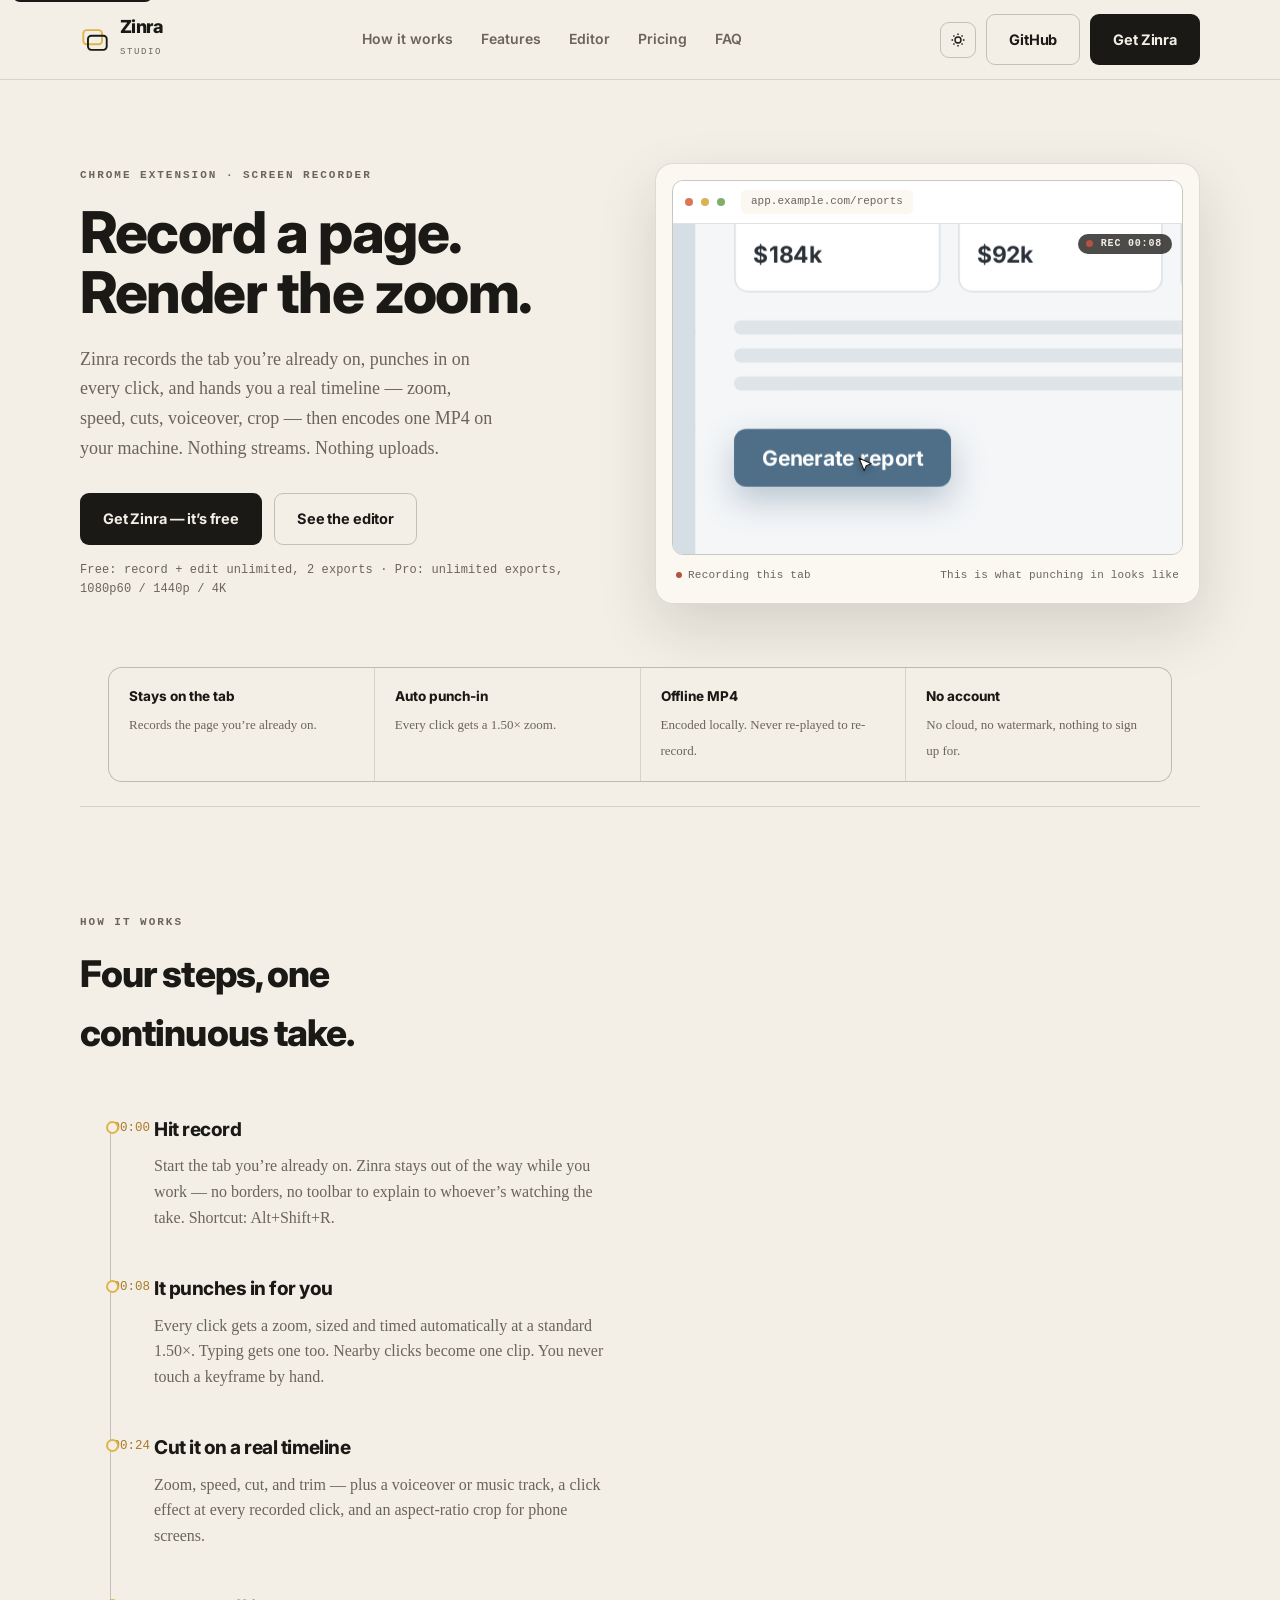
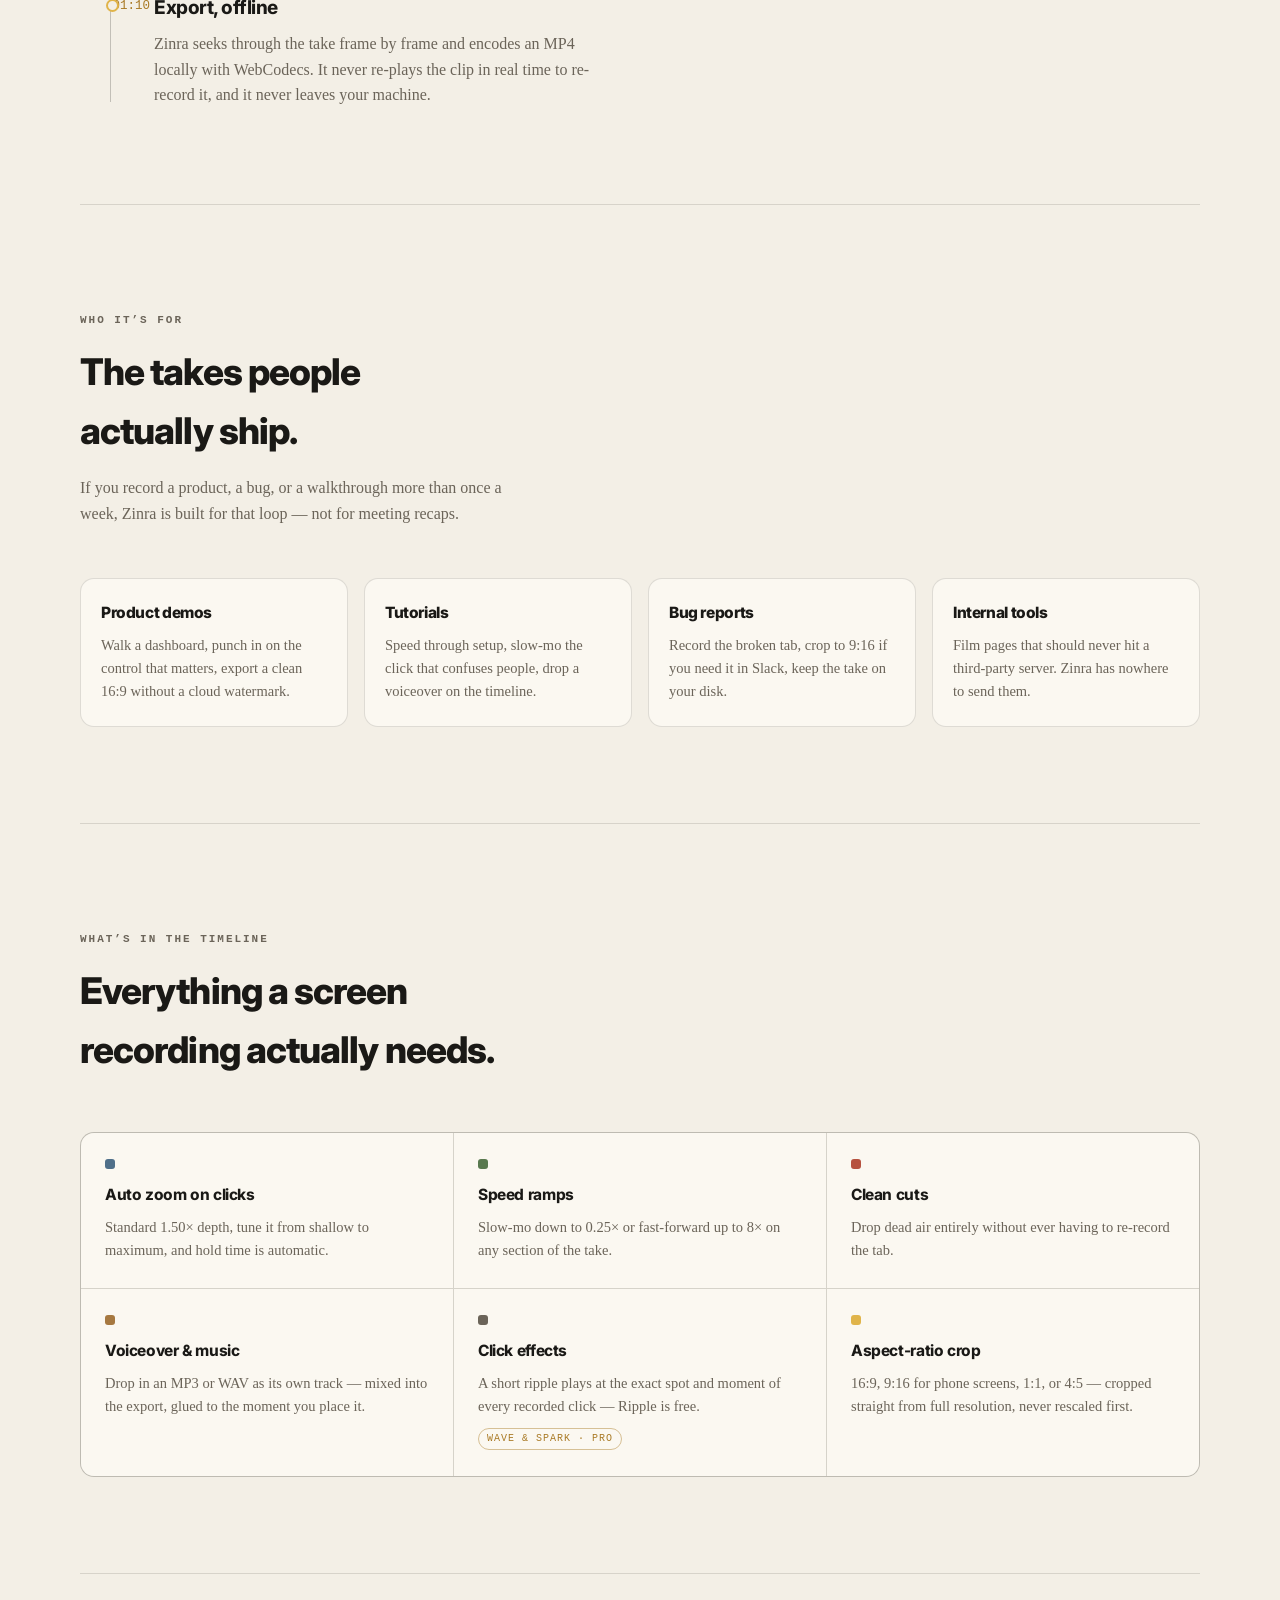
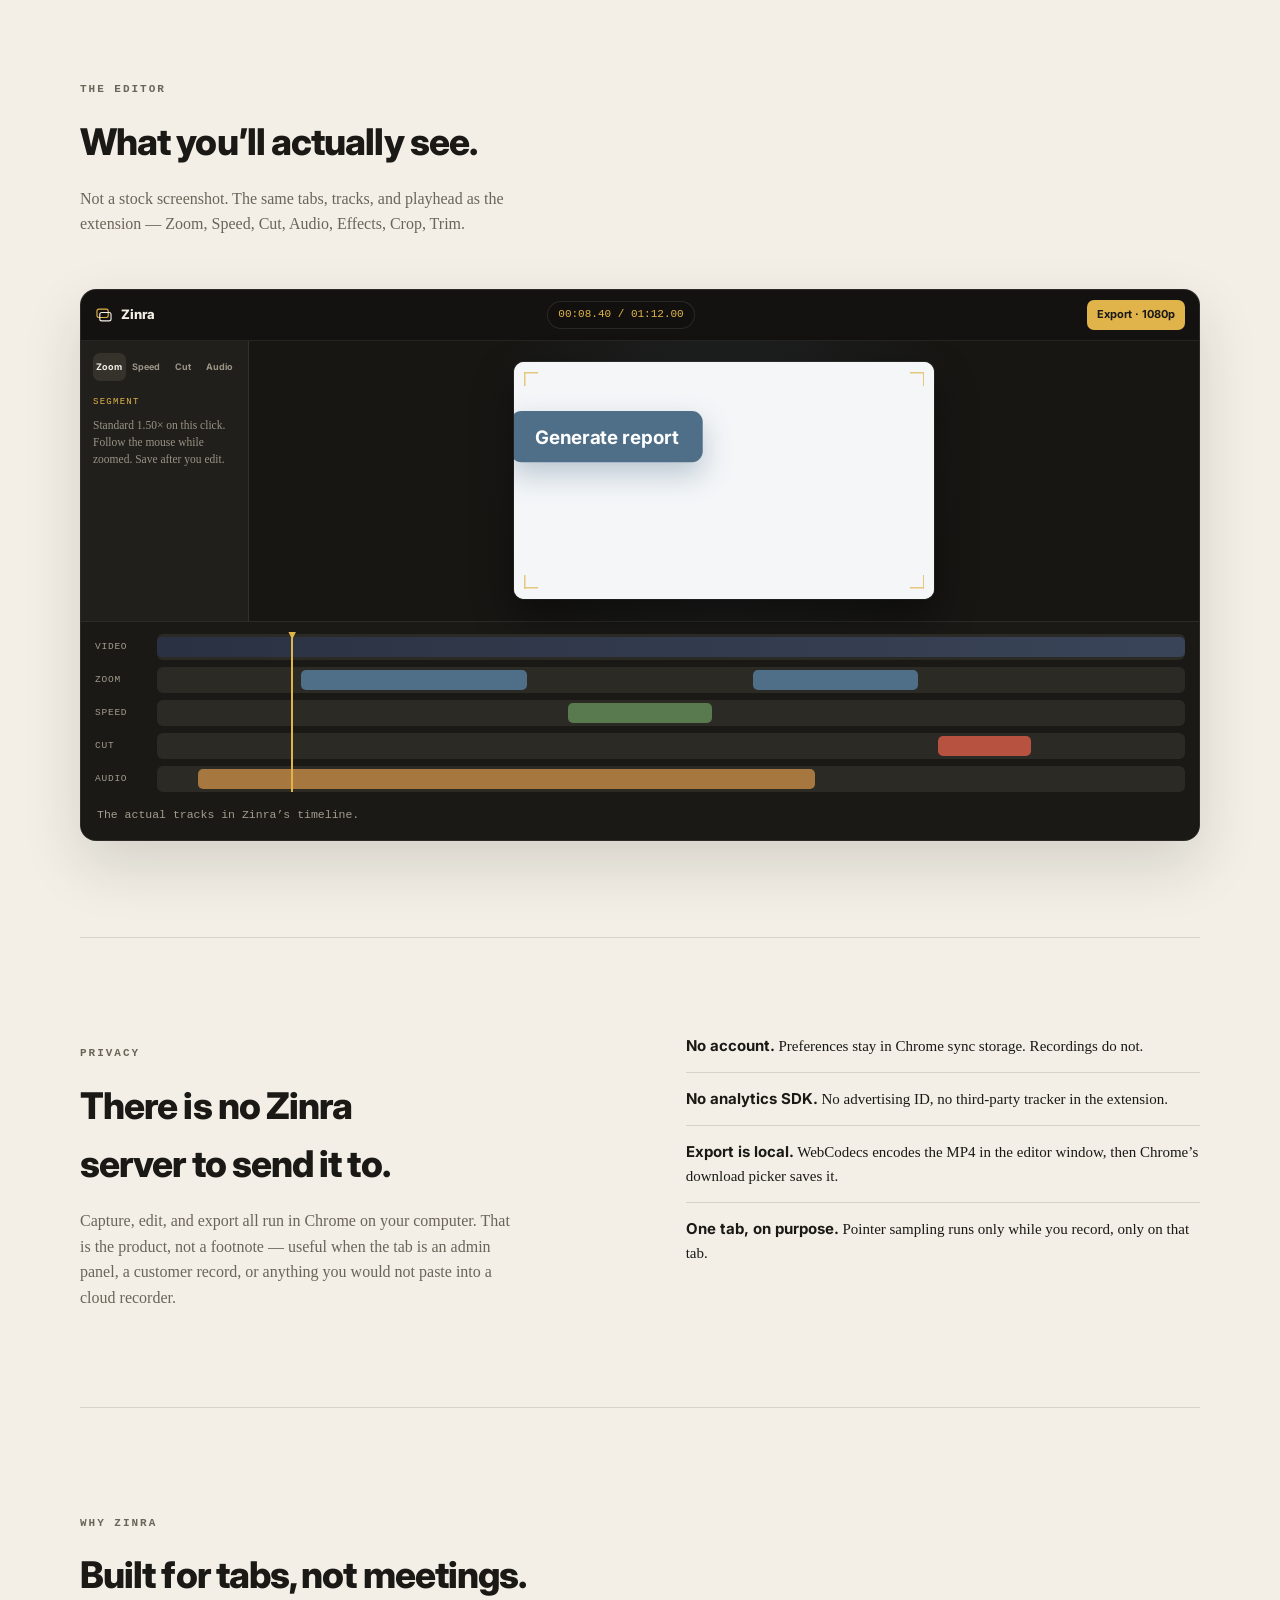
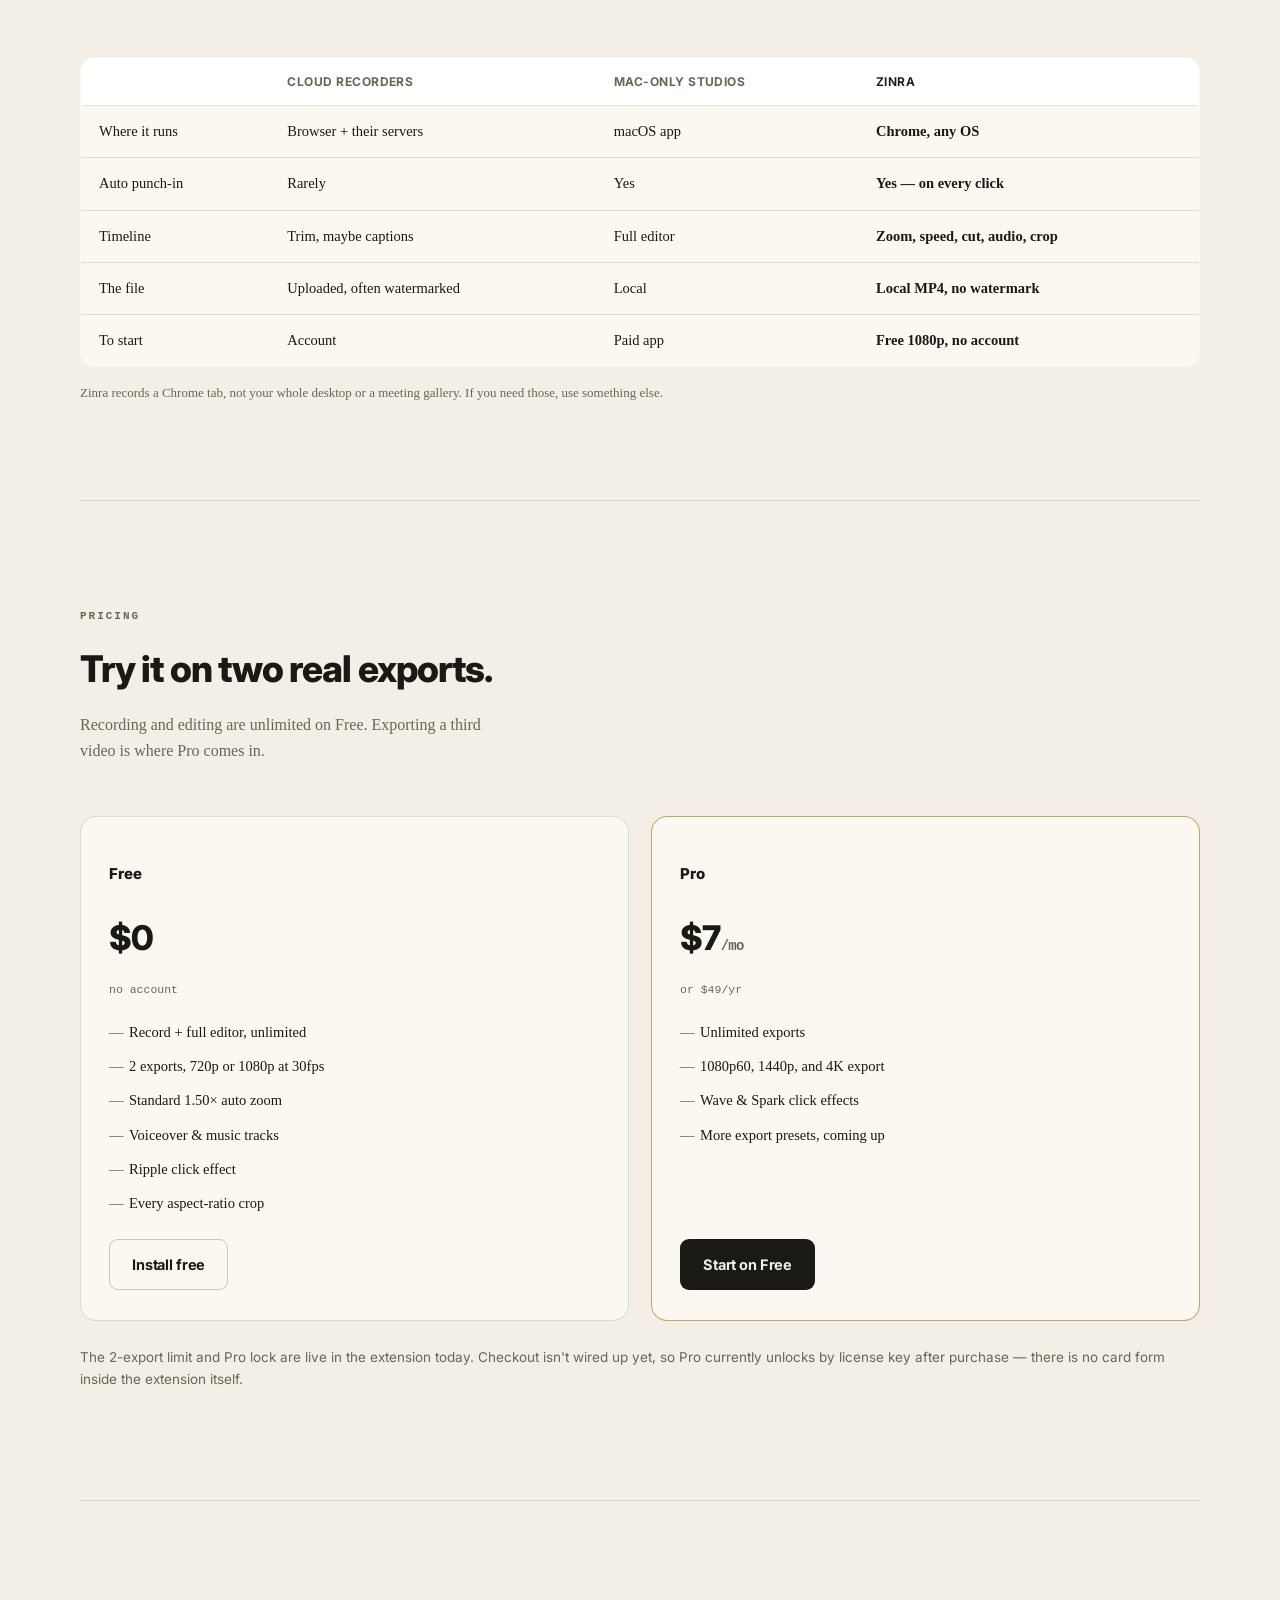
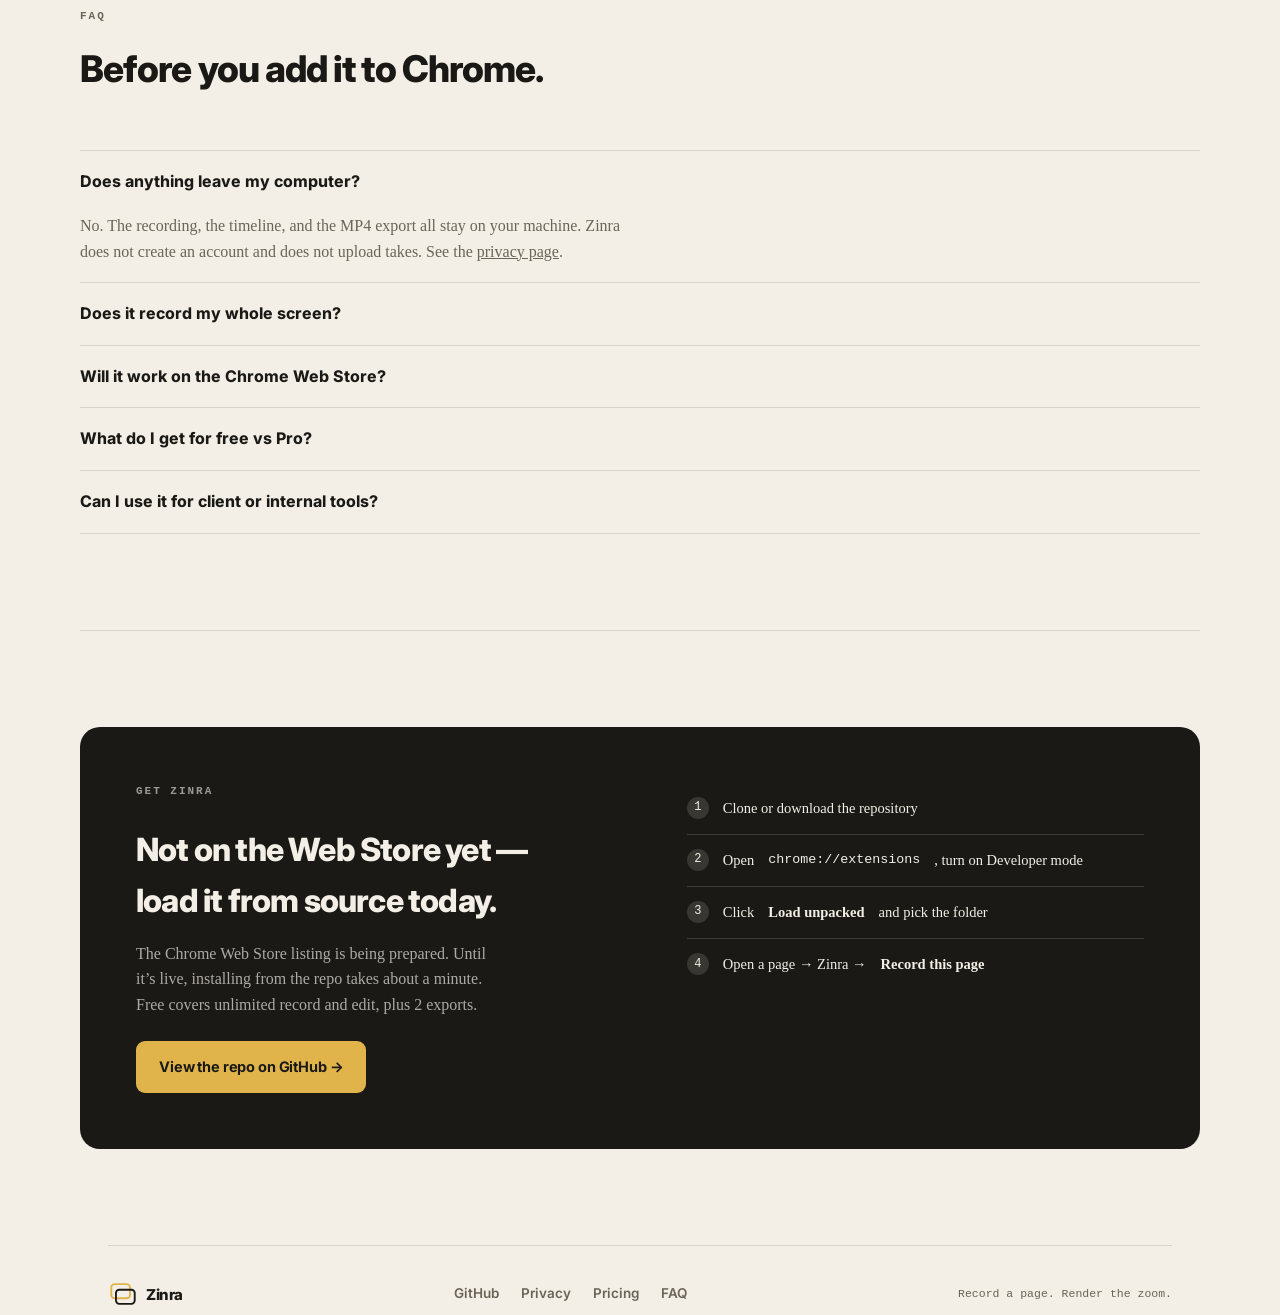
==== index.html @ 4a5f3f22 "Remove synthetic cursor overlay; add background/blur system and polished option styling Drops the sy" ====
<!doctype html>
<html lang="en">
<head>
<meta charset="utf-8">
<meta name="viewport" content="width=device-width, initial-scale=1">
<title>Zinra — Chrome screen recorder with auto zoom</title>
<meta name="description" content="Record the Chrome tab you are on. Zinra punches in on every click, opens a real timeline, and exports an offline MP4. Free 1080p. Nothing uploads.">
<meta name="theme-color" content="#1a1916">
<link rel="canonical" href="https://jafetmora79-lab.github.io/Zinra-Screen-Recorder/">
<link rel="icon" href="icons/icon32.png" type="image/png">
<link rel="apple-touch-icon" href="icons/icon128.png">
<meta property="og:type" content="website">
<meta property="og:site_name" content="Zinra">
<meta property="og:title" content="Zinra — Record a page. Render the zoom.">
<meta property="og:description" content="Chrome tab recorder with auto punch-in, a real timeline, and offline MP4 export. Free 1080p. Nothing leaves your machine.">
<meta property="og:url" content="https://jafetmora79-lab.github.io/Zinra-Screen-Recorder/">
<meta property="og:image" content="https://jafetmora79-lab.github.io/Zinra-Screen-Recorder/og.svg">
<meta name="twitter:card" content="summary_large_image">
<meta name="twitter:title" content="Zinra — Record a page. Render the zoom.">
<meta name="twitter:description" content="Chrome tab recorder with auto punch-in, a real timeline, and offline MP4 export.">
<meta name="twitter:image" content="https://jafetmora79-lab.github.io/Zinra-Screen-Recorder/og.svg">
<link rel="preconnect" href="https://fonts.googleapis.com">
<link rel="preconnect" href="https://fonts.gstatic.com" crossorigin>
<link href="https://fonts.googleapis.com/css2?family=Inter:wght@600;700;800&display=swap" rel="stylesheet">
<script type="application/ld+json">
{
  "@context": "https://schema.org",
  "@type": "SoftwareApplication",
  "name": "Zinra",
  "applicationCategory": "MultimediaApplication",
  "operatingSystem": "Chrome",
  "offers": [
    { "@type": "Offer", "name": "Free", "price": "0", "priceCurrency": "USD" },
    { "@type": "Offer", "name": "Pro", "price": "7", "priceCurrency": "USD" }
  ],
  "description": "Chrome tab recorder that punches in on clicks, edits on a real timeline, and exports an offline MP4."
}
</script>
<style>
  :root {
    --bg: #f3efe6;
    --bg-panel: #fbf8f1;
    --bg-raised: #ffffff;
    --ink: #1a1916;
    --ink-dim: #6b6459;
    --line: rgba(26, 25, 22, 0.13);
    --line-strong: rgba(26, 25, 22, 0.22);
    --accent: #a97a25;
    --accent-fill: #e0b44a;
    --accent-ink: #1a1916;
    --steel: #4f6f89;
    --leaf: #59794f;
    --clay: #b6523f;
    --bronze: #a67840;
    --sans: Inter, "Segoe UI", system-ui, -apple-system, sans-serif;
    --serif: Charter, "Iowan Old Style", "Palatino Linotype", Georgia, serif;
    --mono: "Cascadia Mono", "JetBrains Mono", ui-monospace, Consolas, monospace;
    --shadow: 0 24px 60px rgba(26, 25, 22, 0.14);
    --radius: 16px;
  }

  @media (prefers-color-scheme: dark) {
    :root:not([data-theme="light"]) {
      --bg: #171613;
      --bg-panel: #211f1b;
      --bg-raised: #2a2822;
      --ink: #f3efe6;
      --ink-dim: #a39c8d;
      --line: rgba(243, 239, 230, 0.12);
      --line-strong: rgba(243, 239, 230, 0.2);
      --accent: #e0b44a;
      --steel: #5b7c99;
      --leaf: #6a8f62;
      --clay: #c45c4a;
      --bronze: #b98a4e;
      --shadow: 0 24px 70px rgba(0, 0, 0, 0.5);
    }
  }

  :root[data-theme="dark"] {
    --bg: #171613;
    --bg-panel: #211f1b;
    --bg-raised: #2a2822;
    --ink: #f3efe6;
    --ink-dim: #a39c8d;
    --line: rgba(243, 239, 230, 0.12);
    --line-strong: rgba(243, 239, 230, 0.2);
    --accent: #e0b44a;
    --steel: #5b7c99;
    --leaf: #6a8f62;
    --clay: #c45c4a;
    --bronze: #b98a4e;
    --shadow: 0 24px 70px rgba(0, 0, 0, 0.5);
  }

  :root[data-theme="light"] {
    --bg: #f3efe6;
    --bg-panel: #fbf8f1;
    --bg-raised: #ffffff;
    --ink: #1a1916;
    --ink-dim: #6b6459;
    --line: rgba(26, 25, 22, 0.13);
    --line-strong: rgba(26, 25, 22, 0.22);
    --accent: #a97a25;
    --steel: #4f6f89;
    --leaf: #59794f;
    --clay: #b6523f;
    --bronze: #a67840;
    --shadow: 0 24px 60px rgba(26, 25, 22, 0.14);
  }

  * { box-sizing: border-box; }
  @media (prefers-reduced-motion: reduce) {
    *, *::before, *::after { animation-duration: 0.001ms !important; animation-iteration-count: 1 !important; transition-duration: 0.001ms !important; }
  }

  html { scroll-behavior: smooth; }
  html, body {
    margin: 0;
    background: var(--bg);
    color: var(--ink);
    font-family: var(--serif);
    font-size: 16px;
    line-height: 1.6;
    -webkit-font-smoothing: antialiased;
  }
  body { overflow-x: hidden; }
  a { color: inherit; }
  code { font-family: var(--mono); font-size: 0.92em; }

  .skip {
    position: absolute;
    left: 12px;
    top: -40px;
    z-index: 80;
    background: var(--ink);
    color: var(--bg);
    padding: 8px 12px;
    border-radius: 8px;
    font-family: var(--sans);
    font-weight: 700;
    text-decoration: none;
  }
  .skip:focus { top: 12px; }

  .wrap {
    max-width: 1120px;
    margin: 0 auto;
    padding: 0 28px;
  }

  h1, h2, h3 {
    font-family: var(--sans);
    font-weight: 800;
    letter-spacing: -0.025em;
    text-wrap: balance;
    margin: 0;
  }

  .eyebrow {
    font-family: var(--mono);
    font-size: 11px;
    font-weight: 600;
    letter-spacing: 0.18em;
    text-transform: uppercase;
    color: var(--ink-dim);
  }

  .btn {
    appearance: none;
    display: inline-flex;
    align-items: center;
    gap: 8px;
    border: 1px solid transparent;
    border-radius: 9px;
    padding: 13px 22px;
    font-family: var(--sans);
    font-weight: 700;
    font-size: 14.5px;
    letter-spacing: -0.01em;
    text-decoration: none;
    cursor: pointer;
    transition: transform 0.15s ease, filter 0.15s ease, background 0.15s ease;
  }
  .btn:hover { transform: translateY(-1px); }
  .btn:active { transform: translateY(0); }
  .btn.primary { background: var(--ink); color: var(--bg); }
  .btn.primary:hover { filter: brightness(1.15); }
  :root[data-theme="dark"] .btn.primary { background: var(--accent-fill); color: var(--accent-ink); }
  @media (prefers-color-scheme: dark) {
    :root:not([data-theme="light"]) .btn.primary { background: var(--accent-fill); color: var(--accent-ink); }
  }
  .btn.ghost { border-color: var(--line-strong); background: transparent; color: var(--ink); }
  .btn.ghost:hover { background: var(--bg-panel); }
  .btn.chrome {
    background: #1a73e8;
    color: #fff;
  }
  .btn.chrome:hover { filter: brightness(1.06); }
  :root[data-theme="dark"] .btn.chrome { background: #8ab4f8; color: #1a1916; }
  @media (prefers-color-scheme: dark) {
    :root:not([data-theme="light"]) .btn.chrome { background: #8ab4f8; color: #1a1916; }
  }

  .icon-btn {
    appearance: none;
    width: 36px;
    height: 36px;
    border-radius: 9px;
    border: 1px solid var(--line-strong);
    background: transparent;
    color: var(--ink);
    display: grid;
    place-items: center;
    cursor: pointer;
  }
  .icon-btn:hover { background: var(--bg-panel); }
  .icon-btn svg { width: 16px; height: 16px; }

  /* ===== Nav ===== */
  .nav {
    position: sticky;
    top: 0;
    z-index: 40;
    background: color-mix(in srgb, var(--bg) 88%, transparent);
    backdrop-filter: blur(10px);
    border-bottom: 1px solid var(--line);
  }
  .nav-inner {
    display: flex;
    align-items: center;
    justify-content: space-between;
    padding: 14px 0;
    gap: 16px;
  }
  .brand { display: flex; align-items: center; gap: 10px; text-decoration: none; color: var(--ink); }
  .brand-word { font-family: var(--sans); font-weight: 800; font-size: 18px; letter-spacing: -0.03em; line-height: 1; }
  .brand-kicker { font-family: var(--mono); font-size: 9px; letter-spacing: 0.18em; color: var(--ink-dim); text-transform: uppercase; margin-top: 2px; }
  .brand-mark { width: 30px; height: 30px; flex: 0 0 auto; }
  .nav-links { display: flex; align-items: center; gap: 28px; font-family: var(--sans); font-size: 14px; font-weight: 600; }
  .nav-links a { text-decoration: none; color: var(--ink-dim); transition: color 0.15s ease; }
  .nav-links a:hover { color: var(--ink); }
  .nav-cta { display: flex; align-items: center; gap: 10px; }
  @media (max-width: 860px) { .nav-links { display: none; } .nav-cta .btn.ghost { display: none; } }

  /* ===== Hero ===== */
  .hero {
    padding: 76px 0 48px;
    display: grid;
    grid-template-columns: minmax(0, 1fr) minmax(0, 1.05fr);
    gap: 56px;
    align-items: center;
  }
  @media (max-width: 900px) { .hero { grid-template-columns: 1fr; padding-top: 48px; } }

  .hero-copy .eyebrow { margin-bottom: 18px; }
  .hero h1 {
    font-size: clamp(2.4rem, 5vw, 3.6rem);
    line-height: 1.04;
  }
  .hero-lede {
    font-size: 18px;
    line-height: 1.65;
    color: var(--ink-dim);
    max-width: 46ch;
    margin: 22px 0 30px;
  }
  .hero-actions { display: flex; flex-wrap: wrap; gap: 12px; align-items: center; }
  .hero-fine { margin-top: 16px; font-family: var(--mono); font-size: 12px; color: var(--ink-dim); letter-spacing: 0.01em; }

  .trust {
    display: grid;
    grid-template-columns: repeat(4, 1fr);
    gap: 1px;
    background: var(--line);
    border: 1px solid var(--line);
    border-radius: 14px;
    overflow: hidden;
    margin: 8px 0 24px;
  }
  .trust-item {
    background: var(--bg);
    padding: 18px 20px;
  }
  .trust-item strong {
    display: block;
    font-family: var(--sans);
    font-size: 13.5px;
    font-weight: 750;
    margin-bottom: 4px;
  }
  .trust-item span { font-size: 13px; color: var(--ink-dim); }
  @media (max-width: 760px) { .trust { grid-template-columns: 1fr 1fr; } }

  /* ===== Live demo ===== */
  .demo-shell {
    background: var(--bg-panel);
    border: 1px solid var(--line);
    border-radius: 18px;
    padding: 16px;
    box-shadow: var(--shadow);
  }
  .demo-frame { border-radius: 11px; overflow: hidden; border: 1px solid var(--line-strong); }
  .demo-chrome {
    display: flex;
    align-items: center;
    gap: 8px;
    padding: 9px 12px;
    background: var(--bg-raised);
    border-bottom: 1px solid var(--line);
  }
  .demo-dot { width: 8px; height: 8px; border-radius: 50%; }
  .demo-dot.r { background: #d97757; }
  .demo-dot.y { background: #dcb256; }
  .demo-dot.g { background: #7fae6f; }
  .demo-url {
    margin-left: 8px;
    font-family: var(--mono);
    font-size: 11px;
    color: var(--ink-dim);
    background: var(--bg-panel);
    border-radius: 5px;
    padding: 3px 10px;
  }
  .demo-viewport {
    position: relative;
    aspect-ratio: 16 / 10.4;
    overflow: hidden;
    background: #e8ecef;
  }
  .demo-page {
    position: absolute;
    inset: 0;
    display: grid;
    grid-template-columns: 92px 1fr;
    transition: transform 1.15s cubic-bezier(0.65, 0, 0.24, 1);
    transform-origin: 50% 50%;
    will-change: transform;
  }
  .demo-side { background: #d5dee4; padding: 16px 12px; display: flex; flex-direction: column; gap: 10px; }
  .demo-side-item { height: 8px; border-radius: 4px; background: #b7c3cc; }
  .demo-side-item.active { background: var(--steel); width: 70%; }
  .demo-main { padding: 18px 22px; background: #f4f6f8; color: #2a3138; font-family: var(--sans); }
  .demo-kicker { font-size: 10px; letter-spacing: 0.14em; text-transform: uppercase; color: #7b8791; margin: 0 0 6px; font-weight: 700; }
  .demo-h { font-size: 15px; font-weight: 800; margin: 0 0 14px; letter-spacing: -0.03em; }
  .demo-cards { display: grid; grid-template-columns: repeat(3, 1fr); gap: 10px; margin-bottom: 16px; }
  .demo-card {
    background: #fff;
    border: 1px solid #dfe4e8;
    border-radius: 8px;
    padding: 10px;
  }
  .demo-card em { display: block; font-style: normal; font-size: 9px; color: #8a949c; letter-spacing: 0.04em; text-transform: uppercase; }
  .demo-card b { display: block; font-size: 13px; margin-top: 4px; }
  .demo-row { height: 8px; border-radius: 4px; background: #dfe4e8; margin-bottom: 8px; }
  .demo-row:nth-child(3) { width: 78%; }
  .demo-cta-btn {
    appearance: none;
    border: 0;
    margin-top: 14px;
    padding: 9px 16px;
    border-radius: 7px;
    background: var(--steel);
    color: #fff;
    font: 700 12px var(--sans);
    box-shadow: 0 8px 18px rgba(79, 111, 137, 0.35);
  }
  .demo-hud {
    position: absolute;
    top: 10px;
    right: 10px;
    z-index: 6;
    display: flex;
    align-items: center;
    gap: 8px;
    background: rgba(26, 25, 22, 0.78);
    color: #f3efe6;
    border-radius: 999px;
    padding: 5px 10px 5px 8px;
    font: 650 10px/1 var(--mono);
    letter-spacing: 0.08em;
  }
  .demo-hud i {
    width: 7px; height: 7px; border-radius: 50%;
    background: var(--clay);
    display: block;
    animation: pulse 1.4s ease-in-out infinite;
  }
  .demo-cursor {
    position: absolute;
    width: 16px;
    height: 16px;
    left: 72%;
    top: 30%;
    pointer-events: none;
    transition: left 1.05s cubic-bezier(0.5, 0, 0.2, 1), top 1.05s cubic-bezier(0.5, 0, 0.2, 1), opacity 0.4s ease;
    filter: drop-shadow(0 2px 4px rgba(0, 0, 0, 0.35));
    z-index: 5;
  }
  .demo-cursor svg { display: block; }
  .demo-ripple {
    position: absolute;
    inset: -14px;
    border-radius: 50%;
    border: 2px solid var(--accent-fill);
    opacity: 0;
    transform: scale(0.4);
  }
  .demo-cursor.clicked .demo-ripple { animation: ripple 0.55s ease-out; }
  @keyframes ripple {
    0% { opacity: 0.9; transform: scale(0.4); }
    100% { opacity: 0; transform: scale(1.9); }
  }
  .demo-caption {
    display: flex;
    justify-content: space-between;
    align-items: center;
    gap: 12px;
    padding: 12px 4px 2px;
    font-family: var(--mono);
    font-size: 11px;
    color: var(--ink-dim);
    letter-spacing: 0.02em;
  }
  .live-dot { width: 6px; height: 6px; border-radius: 50%; background: var(--clay); display: inline-block; margin-right: 6px; animation: pulse 1.4s ease-in-out infinite; }
  @keyframes pulse { 50% { opacity: 0.35; } }

  /* ===== Shared sections ===== */
  .section { padding: 96px 0; border-top: 1px solid var(--line); }
  .section-head { max-width: 60ch; margin-bottom: 52px; }
  .section-head .eyebrow { margin-bottom: 14px; }
  .section-head h2 { font-size: clamp(1.7rem, 3vw, 2.3rem); }
  .section-head p.lede { margin: 14px 0 0; color: var(--ink-dim); max-width: 54ch; }

  /* ===== How it works ===== */
  .reel-track { position: relative; padding-left: 74px; }
  .reel-track::before {
    content: "";
    position: absolute;
    left: 30px;
    top: 6px;
    bottom: 6px;
    width: 1px;
    background: var(--line-strong);
  }
  .reel-item { position: relative; padding-bottom: 44px; }
  .reel-item:last-child { padding-bottom: 0; }
  .reel-time {
    position: absolute;
    left: -74px;
    top: 0;
    width: 70px;
    text-align: right;
    font-family: var(--mono);
    font-size: 12.5px;
    color: var(--accent);
    font-variant-numeric: tabular-nums;
    padding-top: 3px;
  }
  .reel-item::after {
    content: "";
    position: absolute;
    left: -48px;
    top: 6px;
    width: 9px;
    height: 9px;
    border-radius: 50%;
    background: var(--bg);
    border: 2px solid var(--accent-fill);
  }
  .reel-item h3 { font-size: 19px; font-weight: 750; margin-bottom: 8px; }
  .reel-item p { margin: 0; color: var(--ink-dim); max-width: 58ch; }

  /* ===== Use cases ===== */
  .use-grid {
    display: grid;
    grid-template-columns: repeat(4, 1fr);
    gap: 16px;
  }
  @media (max-width: 900px) { .use-grid { grid-template-columns: 1fr 1fr; } }
  @media (max-width: 560px) { .use-grid { grid-template-columns: 1fr; } }
  .use-card {
    background: var(--bg-panel);
    border: 1px solid var(--line);
    border-radius: 14px;
    padding: 22px 20px;
  }
  .use-card h3 { font-size: 15.5px; margin-bottom: 8px; }
  .use-card p { margin: 0; font-size: 14.5px; color: var(--ink-dim); }

  /* ===== Features ===== */
  .feature-grid {
    display: grid;
    grid-template-columns: repeat(3, 1fr);
    gap: 1px;
    background: var(--line);
    border: 1px solid var(--line);
    border-radius: 14px;
    overflow: hidden;
  }
  @media (max-width: 860px) { .feature-grid { grid-template-columns: repeat(2, 1fr); } }
  @media (max-width: 560px) { .feature-grid { grid-template-columns: 1fr; } }
  .feature-cell { background: var(--bg-panel); padding: 26px 24px; }
  .feature-swatch { width: 10px; height: 10px; border-radius: 3px; margin-bottom: 14px; }
  .feature-cell h3 { font-size: 15.5px; font-weight: 750; margin-bottom: 8px; }
  .feature-cell p { margin: 0; font-size: 14.5px; color: var(--ink-dim); }
  .pro-tag {
    display: inline-block;
    margin-top: 10px;
    font-family: var(--mono);
    font-size: 10px;
    letter-spacing: 0.1em;
    color: var(--accent);
    border: 1px solid color-mix(in srgb, var(--accent) 45%, transparent);
    border-radius: 99px;
    padding: 2px 8px;
  }

  /* ===== Editor mockup ===== */
  .editor-shot {
    background: #1a1916;
    border-radius: 16px;
    overflow: hidden;
    box-shadow: var(--shadow);
    border: 1px solid rgba(255, 255, 255, 0.08);
    color: #f3efe6;
  }
  .es-top {
    display: flex;
    align-items: center;
    justify-content: space-between;
    gap: 12px;
    padding: 10px 14px;
    background: rgba(0, 0, 0, 0.28);
    border-bottom: 1px solid rgba(255, 255, 255, 0.08);
  }
  .es-brand { display: flex; align-items: center; gap: 8px; font-family: var(--sans); font-weight: 800; font-size: 13px; }
  .es-time {
    font-family: var(--mono);
    font-size: 11px;
    color: var(--accent-fill);
    background: #11100e;
    border: 1px solid rgba(255,255,255,0.1);
    border-radius: 999px;
    padding: 4px 10px;
  }
  .es-export {
    font-family: var(--sans);
    font-size: 11px;
    font-weight: 700;
    background: var(--accent-fill);
    color: #1a1916;
    border-radius: 7px;
    padding: 6px 10px;
  }
  .es-body { display: grid; grid-template-columns: 168px 1fr; min-height: 280px; }
  @media (max-width: 700px) { .es-body { grid-template-columns: 1fr; } .es-side { display: none; } }
  .es-side {
    border-right: 1px solid rgba(255,255,255,0.08);
    background: #211f1b;
    padding: 12px;
  }
  .es-tabs { display: grid; grid-template-columns: repeat(4, 1fr); gap: 4px; margin-bottom: 14px; }
  .es-tab {
    font-family: var(--sans);
    font-size: 9px;
    font-weight: 700;
    color: #9a9386;
    text-align: center;
    padding: 7px 2px;
    border-radius: 7px;
  }
  .es-tab.on { background: #35322c; color: #f3efe6; }
  .es-kicker { font-family: var(--mono); font-size: 9px; letter-spacing: 0.14em; color: var(--accent-fill); text-transform: uppercase; margin: 0 0 8px; }
  .es-copy { margin: 0; font-size: 11.5px; color: #9a9386; line-height: 1.45; }
  .es-stage {
    position: relative;
    padding: 18px;
    background:
      radial-gradient(circle at 50% 40%, rgba(91, 124, 153, 0.14), transparent 48%),
      #171613;
    display: grid;
    place-items: center;
  }
  .es-preview {
    width: min(100%, 420px);
    aspect-ratio: 16 / 9;
    border-radius: 10px;
    overflow: hidden;
    background: #e8ecef;
    box-shadow: 0 18px 40px rgba(0,0,0,0.45), 0 0 0 1px rgba(255,255,255,0.08);
    position: relative;
  }
  .es-preview .demo-page { transform: scale(1.55); transform-origin: 78% 72%; }
  .es-corners {
    position: absolute;
    inset: 10px;
    pointer-events: none;
    background:
      linear-gradient(#e0b44a, #e0b44a) top left / 14px 1.5px no-repeat,
      linear-gradient(#e0b44a, #e0b44a) top left / 1.5px 14px no-repeat,
      linear-gradient(#e0b44a, #e0b44a) top right / 14px 1.5px no-repeat,
      linear-gradient(#e0b44a, #e0b44a) top right / 1.5px 14px no-repeat,
      linear-gradient(#e0b44a, #e0b44a) bottom left / 14px 1.5px no-repeat,
      linear-gradient(#e0b44a, #e0b44a) bottom left / 1.5px 14px no-repeat,
      linear-gradient(#e0b44a, #e0b44a) bottom right / 14px 1.5px no-repeat,
      linear-gradient(#e0b44a, #e0b44a) bottom right / 1.5px 14px no-repeat;
    opacity: 0.7;
  }
  .es-timeline {
    border-top: 1px solid rgba(255,255,255,0.08);
    background: #1a1916;
    padding: 12px 14px 16px;
  }
  .em-tracks { display: flex; flex-direction: column; gap: 7px; position: relative; }
  .em-track { display: flex; align-items: center; gap: 10px; }
  .em-track-label { width: 52px; font-family: var(--mono); font-size: 9.5px; color: #a39c8d; text-transform: uppercase; letter-spacing: 0.08em; }
  .em-lane { flex: 1; height: 26px; background: #2c2a25; border-radius: 6px; position: relative; }
  .em-clip { position: absolute; top: 3px; height: 20px; border-radius: 5px; }
  .playhead {
    position: absolute;
    top: 0;
    bottom: 0;
    left: 18%;
    width: 2px;
    background: var(--accent-fill);
    pointer-events: none;
    animation: scrub 6.4s linear infinite;
    z-index: 2;
  }
  .playhead::before {
    content: "";
    position: absolute;
    top: -2px;
    left: 50%;
    width: 8px;
    height: 8px;
    transform: translateX(-50%);
    background: var(--accent-fill);
    clip-path: polygon(50% 100%, 0 0, 100% 0);
  }
  @keyframes scrub {
    0% { left: 4%; }
    100% { left: 92%; }
  }
  .em-caption { margin: 14px 2px 0; font-family: var(--mono); font-size: 11.5px; color: #a39c8d; }

  /* ===== Privacy band ===== */
  .privacy-band {
    display: grid;
    grid-template-columns: 1.1fr 1fr;
    gap: 40px;
    align-items: start;
  }
  @media (max-width: 800px) { .privacy-band { grid-template-columns: 1fr; } }
  .privacy-list { list-style: none; margin: 0; padding: 0; }
  .privacy-list li {
    padding: 14px 0;
    border-top: 1px solid var(--line);
    font-size: 15px;
  }
  .privacy-list li:first-child { border-top: 0; padding-top: 0; }
  .privacy-list strong { font-family: var(--sans); }

  /* ===== Compare ===== */
  .compare {
    width: 100%;
    border-collapse: collapse;
    font-size: 14.5px;
    background: var(--bg-panel);
    border: 1px solid var(--line);
    border-radius: 14px;
    overflow: hidden;
  }
  .compare th, .compare td {
    text-align: left;
    padding: 14px 18px;
    border-bottom: 1px solid var(--line);
    vertical-align: top;
  }
  .compare th {
    font-family: var(--sans);
    font-size: 12px;
    letter-spacing: 0.04em;
    text-transform: uppercase;
    color: var(--ink-dim);
    font-weight: 700;
    background: var(--bg-raised);
  }
  .compare td:last-child, .compare th:last-child { color: var(--ink); font-weight: 650; }
  .compare tr:last-child td { border-bottom: 0; }
  .compare-note { margin: 16px 0 0; font-size: 13px; color: var(--ink-dim); }

  /* ===== Pricing ===== */
  .price-grid { display: grid; grid-template-columns: 1fr 1fr; gap: 22px; }
  @media (max-width: 700px) { .price-grid { grid-template-columns: 1fr; } }
  .price-card {
    background: var(--bg-panel);
    border: 1px solid var(--line);
    border-radius: 16px;
    padding: 30px 28px;
    display: flex;
    flex-direction: column;
  }
  .price-card.pro { border-color: color-mix(in srgb, var(--accent) 55%, var(--line)); }
  .price-name { font-family: var(--sans); font-weight: 800; font-size: 15px; }
  .price-amount { font-family: var(--sans); font-weight: 800; font-size: 34px; margin: 10px 0 4px; letter-spacing: -0.02em; }
  .price-amount span { font-family: var(--mono); font-size: 14px; font-weight: 600; color: var(--ink-dim); }
  .price-note { font-family: var(--mono); font-size: 11.5px; color: var(--ink-dim); margin-bottom: 22px; }
  .price-list { list-style: none; margin: 0; padding: 0; display: flex; flex-direction: column; gap: 11px; flex: 1; }
  .price-list li { font-size: 14.5px; padding-left: 20px; position: relative; }
  .price-list li::before { content: "—"; position: absolute; left: 0; color: var(--ink-dim); }
  .price-card .btn { margin-top: 24px; align-self: flex-start; }
  .pricing-fine { margin-top: 26px; font-size: 13.5px; color: var(--ink-dim); font-family: var(--sans); }

  /* ===== FAQ ===== */
  .faq { display: flex; flex-direction: column; border-top: 1px solid var(--line); }
  .faq details { border-bottom: 1px solid var(--line); }
  .faq summary {
    cursor: pointer;
    list-style: none;
    font-family: var(--sans);
    font-weight: 750;
    font-size: 16px;
    padding: 18px 0;
  }
  .faq summary::-webkit-details-marker { display: none; }
  .faq details p { margin: 0 0 18px; color: var(--ink-dim); max-width: 68ch; }

  /* ===== Install ===== */
  .install-panel {
    background: var(--ink);
    color: var(--bg);
    border-radius: 20px;
    padding: 56px;
    display: grid;
    grid-template-columns: 1.1fr 1fr;
    gap: 48px;
  }
  @media (prefers-color-scheme: dark) { :root:not([data-theme="light"]) .install-panel { background: var(--bg-panel); color: var(--ink); border: 1px solid var(--line-strong); } }
  :root[data-theme="dark"] .install-panel { background: var(--bg-panel); color: var(--ink); border: 1px solid var(--line-strong); }
  @media (max-width: 820px) { .install-panel { grid-template-columns: 1fr; padding: 34px 24px; } }
  .install-panel h2 { font-size: clamp(1.5rem, 3vw, 2rem); margin-bottom: 14px; color: inherit; }
  .install-panel p { color: color-mix(in srgb, currentColor 68%, transparent); max-width: 44ch; margin: 0 0 24px; }
  .install-steps { list-style: none; margin: 0; padding: 0; counter-reset: step; }
  .install-steps li {
    counter-increment: step;
    display: flex;
    gap: 14px;
    padding: 14px 0;
    border-top: 1px solid color-mix(in srgb, currentColor 16%, transparent);
    font-size: 14.5px;
  }
  .install-steps li:first-child { border-top: 0; }
  .install-steps li::before {
    content: counter(step);
    font-family: var(--mono);
    font-size: 12px;
    flex: 0 0 auto;
    width: 22px;
    height: 22px;
    border-radius: 50%;
    display: grid;
    place-items: center;
    background: color-mix(in srgb, currentColor 14%, transparent);
  }
  html.is-store .prelaunch-only { display: none; }
  html:not(.is-store) .store-only { display: none; }

  /* ===== Footer ===== */
  footer { padding: 48px 0 88px; }
  .footer-inner {
    display: flex;
    justify-content: space-between;
    align-items: center;
    flex-wrap: wrap;
    gap: 16px;
    padding-top: 28px;
    border-top: 1px solid var(--line);
  }
  .footer-links { display: flex; gap: 22px; font-family: var(--sans); font-size: 13.5px; font-weight: 600; }
  .footer-links a { text-decoration: none; color: var(--ink-dim); }
  .footer-links a:hover { color: var(--ink); }
  .footer-note { font-family: var(--mono); font-size: 11.5px; color: var(--ink-dim); }

  .mobile-cta {
    display: none;
    position: fixed;
    left: 0; right: 0; bottom: 0;
    z-index: 50;
    padding: 12px 16px calc(12px + env(safe-area-inset-bottom));
    background: color-mix(in srgb, var(--bg) 92%, transparent);
    backdrop-filter: blur(12px);
    border-top: 1px solid var(--line);
  }
  .mobile-cta .btn { width: 100%; justify-content: center; }
  @media (max-width: 700px) { .mobile-cta { display: block; } }
</style>
</head>
<body>
<a class="skip" href="#top">Skip to content</a>
<nav class="nav">
  <div class="wrap nav-inner">
    <a class="brand" href="#top">
      <svg class="brand-mark" viewBox="0 0 32 32" fill="none" aria-hidden="true">
        <rect x="3.5" y="5.5" width="20" height="15" rx="3.5" stroke="var(--accent-fill)" stroke-width="2"/>
        <rect x="8.5" y="11.5" width="20" height="15" rx="3.5" stroke="var(--ink)" stroke-width="2"/>
      </svg>
      <span>
        <span class="brand-word" style="display:block;">Zinra</span>
        <span class="brand-kicker">Studio</span>
      </span>
    </a>
    <div class="nav-links">
      <a href="#how">How it works</a>
      <a href="#features">Features</a>
      <a href="#editor">Editor</a>
      <a href="#pricing">Pricing</a>
      <a href="#faq">FAQ</a>
    </div>
    <div class="nav-cta">
      <button class="icon-btn" type="button" id="themeBtn" aria-label="Toggle color theme" title="Theme">
        <svg viewBox="0 0 16 16" fill="none" stroke="currentColor" stroke-width="1.4"><circle cx="8" cy="8" r="3"/><path d="M8 1.5v1.6M8 12.9v1.6M1.5 8h1.6M12.9 8h1.6M3.4 3.4l1.1 1.1M11.5 11.5l1.1 1.1M12.6 3.4l-1.1 1.1M4.5 11.5l-1.1 1.1"/></svg>
      </button>
      <a class="btn ghost" href="https://github.com/jafetmora79-lab/Zinra-Screen-Recorder" target="_blank" rel="noopener">GitHub</a>
      <a class="btn primary js-cta" href="#install">Get Zinra</a>
    </div>
  </div>
</nav>

<main id="top">
  <section class="wrap hero">
    <div class="hero-copy">
      <p class="eyebrow">Chrome extension · Screen recorder</p>
      <h1>Record a page.<br>Render the zoom.</h1>
      <p class="hero-lede">Zinra records the tab you’re already on, punches in on every click, and hands you a real timeline — zoom, speed, cuts, voiceover, crop — then encodes one MP4 on your machine. Nothing streams. Nothing uploads.</p>
      <div class="hero-actions">
        <a class="btn primary js-cta" href="#install">Get Zinra — it’s free</a>
        <a class="btn ghost" href="#editor">See the editor</a>
      </div>
      <p class="hero-fine">Free: record + edit unlimited, 2 exports · Pro: unlimited exports, 1080p60 / 1440p / 4K</p>
    </div>

    <div class="demo-shell">
      <div class="demo-frame">
        <div class="demo-chrome">
          <span class="demo-dot r"></span><span class="demo-dot y"></span><span class="demo-dot g"></span>
          <span class="demo-url">app.example.com/reports</span>
        </div>
        <div class="demo-viewport">
          <div class="demo-hud" aria-hidden="true"><i></i> REC 00:08</div>
          <div class="demo-page" id="demoPage">
            <div class="demo-side">
              <div class="demo-side-item"></div>
              <div class="demo-side-item active"></div>
              <div class="demo-side-item"></div>
              <div class="demo-side-item"></div>
              <div class="demo-side-item"></div>
            </div>
            <div class="demo-main">
              <p class="demo-kicker">Pipeline</p>
              <p class="demo-h">Q3 revenue report</p>
              <div class="demo-cards">
                <div class="demo-card"><em>Closed</em><b>$184k</b></div>
                <div class="demo-card"><em>Open</em><b>$92k</b></div>
                <div class="demo-card"><em>At risk</em><b>4 deals</b></div>
              </div>
              <div class="demo-row"></div>
              <div class="demo-row"></div>
              <div class="demo-row"></div>
              <button class="demo-cta-btn" id="demoTarget">Generate report</button>
            </div>
          </div>
          <div class="demo-cursor" id="demoCursor">
            <div class="demo-ripple"></div>
            <svg width="16" height="16" viewBox="0 0 16 16"><path d="M1 1l5.2 12.8 2-5 5-2z" fill="#fff" stroke="#1a1916" stroke-width="1.1" stroke-linejoin="round"/></svg>
          </div>
        </div>
      </div>
      <div class="demo-caption">
        <span><span class="live-dot"></span>Recording this tab</span>
        <span>This is what punching in looks like</span>
      </div>
    </div>
  </section>

  <div class="wrap">
    <div class="trust">
      <div class="trust-item"><strong>Stays on the tab</strong><span>Records the page you’re already on.</span></div>
      <div class="trust-item"><strong>Auto punch-in</strong><span>Every click gets a 1.50× zoom.</span></div>
      <div class="trust-item"><strong>Offline MP4</strong><span>Encoded locally. Never re-played to re-record.</span></div>
      <div class="trust-item"><strong>No account</strong><span>No cloud, no watermark, nothing to sign up for.</span></div>
    </div>
  </div>

  <section class="section wrap" id="how">
    <div class="section-head">
      <p class="eyebrow">How it works</p>
      <h2>Four steps, one continuous take.</h2>
    </div>
    <div class="reel-track">
      <div class="reel-item">
        <span class="reel-time">00:00</span>
        <h3>Hit record</h3>
        <p>Start the tab you’re already on. Zinra stays out of the way while you work — no borders, no toolbar to explain to whoever’s watching the take. Shortcut: Alt+Shift+R.</p>
      </div>
      <div class="reel-item">
        <span class="reel-time">00:08</span>
        <h3>It punches in for you</h3>
        <p>Every click gets a zoom, sized and timed automatically at a standard 1.50×. Typing gets one too. Nearby clicks become one clip. You never touch a keyframe by hand.</p>
      </div>
      <div class="reel-item">
        <span class="reel-time">00:24</span>
        <h3>Cut it on a real timeline</h3>
        <p>Zoom, speed, cut, and trim — plus a voiceover or music track, a click effect at every recorded click, and an aspect-ratio crop for phone screens.</p>
      </div>
      <div class="reel-item">
        <span class="reel-time">01:10</span>
        <h3>Export, offline</h3>
        <p>Zinra seeks through the take frame by frame and encodes an MP4 locally with WebCodecs. It never re-plays the clip in real time to re-record it, and it never leaves your machine.</p>
      </div>
    </div>
  </section>

  <section class="section wrap" id="use">
    <div class="section-head">
      <p class="eyebrow">Who it’s for</p>
      <h2>The takes people actually ship.</h2>
      <p class="lede">If you record a product, a bug, or a walkthrough more than once a week, Zinra is built for that loop — not for meeting recaps.</p>
    </div>
    <div class="use-grid">
      <article class="use-card">
        <h3>Product demos</h3>
        <p>Walk a dashboard, punch in on the control that matters, export a clean 16:9 without a cloud watermark.</p>
      </article>
      <article class="use-card">
        <h3>Tutorials</h3>
        <p>Speed through setup, slow-mo the click that confuses people, drop a voiceover on the timeline.</p>
      </article>
      <article class="use-card">
        <h3>Bug reports</h3>
        <p>Record the broken tab, crop to 9:16 if you need it in Slack, keep the take on your disk.</p>
      </article>
      <article class="use-card">
        <h3>Internal tools</h3>
        <p>Film pages that should never hit a third-party server. Zinra has nowhere to send them.</p>
      </article>
    </div>
  </section>

  <section class="section wrap" id="features">
    <div class="section-head">
      <p class="eyebrow">What’s in the timeline</p>
      <h2>Everything a screen recording actually needs.</h2>
    </div>
    <div class="feature-grid">
      <div class="feature-cell">
        <div class="feature-swatch" style="background:var(--steel)"></div>
        <h3>Auto zoom on clicks</h3>
        <p>Standard 1.50× depth, tune it from shallow to maximum, and hold time is automatic.</p>
      </div>
      <div class="feature-cell">
        <div class="feature-swatch" style="background:var(--leaf)"></div>
        <h3>Speed ramps</h3>
        <p>Slow-mo down to 0.25× or fast-forward up to 8× on any section of the take.</p>
      </div>
      <div class="feature-cell">
        <div class="feature-swatch" style="background:var(--clay)"></div>
        <h3>Clean cuts</h3>
        <p>Drop dead air entirely without ever having to re-record the tab.</p>
      </div>
      <div class="feature-cell">
        <div class="feature-swatch" style="background:var(--bronze)"></div>
        <h3>Voiceover &amp; music</h3>
        <p>Drop in an MP3 or WAV as its own track — mixed into the export, glued to the moment you place it.</p>
      </div>
      <div class="feature-cell">
        <div class="feature-swatch" style="background:var(--ink-dim)"></div>
        <h3>Click effects</h3>
        <p>A short ripple plays at the exact spot and moment of every recorded click — Ripple is free.</p>
        <span class="pro-tag">WAVE &amp; SPARK · PRO</span>
      </div>
      <div class="feature-cell">
        <div class="feature-swatch" style="background:var(--accent-fill)"></div>
        <h3>Aspect-ratio crop</h3>
        <p>16:9, 9:16 for phone screens, 1:1, or 4:5 — cropped straight from full resolution, never rescaled first.</p>
      </div>
    </div>
  </section>

  <section class="section wrap" id="editor">
    <div class="section-head">
      <p class="eyebrow">The editor</p>
      <h2>What you’ll actually see.</h2>
      <p class="lede">Not a stock screenshot. The same tabs, tracks, and playhead as the extension — Zoom, Speed, Cut, Audio, Effects, Crop, Trim.</p>
    </div>
    <div class="editor-shot" aria-hidden="true">
      <div class="es-top">
        <div class="es-brand">
          <svg width="18" height="18" viewBox="0 0 32 32" fill="none">
            <rect x="3.5" y="5.5" width="20" height="15" rx="3.5" stroke="#e0b44a" stroke-width="2"/>
            <rect x="8.5" y="11.5" width="20" height="15" rx="3.5" stroke="#f3efe6" stroke-width="2"/>
          </svg>
          Zinra
        </div>
        <span class="es-time">00:08.40 / 01:12.00</span>
        <span class="es-export">Export · 1080p</span>
      </div>
      <div class="es-body">
        <aside class="es-side">
          <div class="es-tabs">
            <span class="es-tab on">Zoom</span>
            <span class="es-tab">Speed</span>
            <span class="es-tab">Cut</span>
            <span class="es-tab">Audio</span>
          </div>
          <p class="es-kicker">Segment</p>
          <p class="es-copy">Standard 1.50× on this click. Follow the mouse while zoomed. Save after you edit.</p>
        </aside>
        <div class="es-stage">
          <div class="es-preview">
            <div class="demo-page">
              <div class="demo-side">
                <div class="demo-side-item"></div>
                <div class="demo-side-item active"></div>
                <div class="demo-side-item"></div>
              </div>
              <div class="demo-main">
                <p class="demo-kicker">Pipeline</p>
                <p class="demo-h">Q3 revenue report</p>
                <button class="demo-cta-btn">Generate report</button>
              </div>
            </div>
            <div class="es-corners"></div>
          </div>
        </div>
      </div>
      <div class="es-timeline">
        <div class="em-tracks">
          <span class="playhead"></span>
          <div class="em-track">
            <span class="em-track-label">Video</span>
            <div class="em-lane"><div class="em-clip" style="left:0;width:100%;background:linear-gradient(90deg,#2a3142,#3a4458);"></div></div>
          </div>
          <div class="em-track">
            <span class="em-track-label">Zoom</span>
            <div class="em-lane"><div class="em-clip" style="left:14%;width:22%;background:var(--steel);"></div><div class="em-clip" style="left:58%;width:16%;background:var(--steel);"></div></div>
          </div>
          <div class="em-track">
            <span class="em-track-label">Speed</span>
            <div class="em-lane"><div class="em-clip" style="left:40%;width:14%;background:var(--leaf);"></div></div>
          </div>
          <div class="em-track">
            <span class="em-track-label">Cut</span>
            <div class="em-lane"><div class="em-clip" style="left:76%;width:9%;background:var(--clay);"></div></div>
          </div>
          <div class="em-track">
            <span class="em-track-label">Audio</span>
            <div class="em-lane"><div class="em-clip" style="left:4%;width:60%;background:var(--bronze);"></div></div>
          </div>
        </div>
        <p class="em-caption">The actual tracks in Zinra’s timeline.</p>
      </div>
    </div>
  </section>

  <section class="section wrap" id="privacy">
    <div class="privacy-band">
      <div class="section-head" style="margin-bottom:0;">
        <p class="eyebrow">Privacy</p>
        <h2>There is no Zinra server to send it to.</h2>
        <p class="lede">Capture, edit, and export all run in Chrome on your computer. That is the product, not a footnote — useful when the tab is an admin panel, a customer record, or anything you would not paste into a cloud recorder.</p>
      </div>
      <ul class="privacy-list">
        <li><strong>No account.</strong> Preferences stay in Chrome sync storage. Recordings do not.</li>
        <li><strong>No analytics SDK.</strong> No advertising ID, no third-party tracker in the extension.</li>
        <li><strong>Export is local.</strong> WebCodecs encodes the MP4 in the editor window, then Chrome’s download picker saves it.</li>
        <li><strong>One tab, on purpose.</strong> Pointer sampling runs only while you record, only on that tab.</li>
      </ul>
    </div>
  </section>

  <section class="section wrap" id="compare">
    <div class="section-head">
      <p class="eyebrow">Why Zinra</p>
      <h2>Built for tabs, not meetings.</h2>
    </div>
    <div style="overflow-x:auto;">
      <table class="compare">
        <thead>
          <tr>
            <th></th>
            <th>Cloud recorders</th>
            <th>Mac-only studios</th>
            <th>Zinra</th>
          </tr>
        </thead>
        <tbody>
          <tr>
            <td>Where it runs</td>
            <td>Browser + their servers</td>
            <td>macOS app</td>
            <td>Chrome, any OS</td>
          </tr>
          <tr>
            <td>Auto punch-in</td>
            <td>Rarely</td>
            <td>Yes</td>
            <td>Yes — on every click</td>
          </tr>
          <tr>
            <td>Timeline</td>
            <td>Trim, maybe captions</td>
            <td>Full editor</td>
            <td>Zoom, speed, cut, audio, crop</td>
          </tr>
          <tr>
            <td>The file</td>
            <td>Uploaded, often watermarked</td>
            <td>Local</td>
            <td>Local MP4, no watermark</td>
          </tr>
          <tr>
            <td>To start</td>
            <td>Account</td>
            <td>Paid app</td>
            <td>Free 1080p, no account</td>
          </tr>
        </tbody>
      </table>
    </div>
    <p class="compare-note">Zinra records a Chrome tab, not your whole desktop or a meeting gallery. If you need those, use something else.</p>
  </section>

  <section class="section wrap" id="pricing">
    <div class="section-head">
      <p class="eyebrow">Pricing</p>
      <h2>Try it on two real exports.</h2>
      <p class="lede">Recording and editing are unlimited on Free. Exporting a third video is where Pro comes in.</p>
    </div>
    <div class="price-grid">
      <div class="price-card">
        <p class="price-name">Free</p>
        <p class="price-amount">$0</p>
        <p class="price-note">no account</p>
        <ul class="price-list">
          <li>Record + full editor, unlimited</li>
          <li>2 exports, 720p or 1080p at 30fps</li>
          <li>Standard 1.50× auto zoom</li>
          <li>Voiceover &amp; music tracks</li>
          <li>Ripple click effect</li>
          <li>Every aspect-ratio crop</li>
        </ul>
        <a class="btn ghost js-cta" href="#install">Install free</a>
      </div>
      <div class="price-card pro">
        <p class="price-name">Pro</p>
        <p class="price-amount">$7<span>/mo</span></p>
        <p class="price-note">or $49/yr</p>
        <ul class="price-list">
          <li>Unlimited exports</li>
          <li>1080p60, 1440p, and 4K export</li>
          <li>Wave &amp; Spark click effects</li>
          <li>More export presets, coming up</li>
        </ul>
        <a class="btn primary js-cta" href="#install">Start on Free</a>
      </div>
    </div>
    <p class="pricing-fine">The 2-export limit and Pro lock are live in the extension today. Checkout isn't wired up yet, so Pro currently unlocks by license key after purchase — there is no card form inside the extension itself.</p>
  </section>

  <section class="section wrap" id="faq">
    <div class="section-head">
      <p class="eyebrow">FAQ</p>
      <h2>Before you add it to Chrome.</h2>
    </div>
    <div class="faq">
      <details open>
        <summary>Does anything leave my computer?</summary>
        <p>No. The recording, the timeline, and the MP4 export all stay on your machine. Zinra does not create an account and does not upload takes. See the <a href="privacy.html">privacy page</a>.</p>
      </details>
      <details>
        <summary>Does it record my whole screen?</summary>
        <p>No. Zinra records the Chrome tab you start from — the page you’re already on. That is why punch-in can follow clicks on that page. It is not a desktop or meeting recorder.</p>
      </details>
      <details>
        <summary>Will it work on the Chrome Web Store?</summary>
        <p>The listing is being prepared. Until it is live, load Zinra unpacked from the GitHub repo (about a minute). When the store URL is public, the buttons on this page will point there.</p>
      </details>
      <details>
        <summary>What do I get for free vs Pro?</summary>
        <p>Free is the full editor, unlimited, plus 2 exports at 720p/1080p 30fps. Pro removes the export cap entirely and adds higher output — 1080p60, 1440p, 4K — plus two extra click effects.</p>
      </details>
      <details>
        <summary>Can I use it for client or internal tools?</summary>
        <p>Yes. That is a main reason it exists. If the tab should never hit a third-party recorder, keep the take local and export the MP4 yourself.</p>
      </details>
    </div>
  </section>

  <section class="section wrap" id="install">
    <div class="install-panel">
      <div>
        <p class="eyebrow" style="color:inherit;opacity:0.6;">Get Zinra</p>
        <h2 class="prelaunch-only">Not on the Web Store yet — load it from source today.</h2>
        <h2 class="store-only">Add Zinra to Chrome.</h2>
        <p class="prelaunch-only">The Chrome Web Store listing is being prepared. Until it’s live, installing from the repo takes about a minute. Free covers unlimited record and edit, plus 2 exports.</p>
        <p class="store-only">Free on the Chrome Web Store. Record a tab, punch in on clicks, export an MP4 on your machine.</p>
        <a class="btn primary js-cta prelaunch-only" href="https://github.com/jafetmora79-lab/Zinra-Screen-Recorder" target="_blank" rel="noopener" style="background:var(--accent-fill);color:#1a1916;">View the repo on GitHub →</a>
        <a class="btn chrome js-cta store-only" href="#install">Add to Chrome — it’s free</a>
      </div>
      <ol class="install-steps prelaunch-only">
        <li>Clone or download the repository</li>
        <li>Open <code>chrome://extensions</code>, turn on Developer mode</li>
        <li>Click <strong>Load unpacked</strong> and pick the folder</li>
        <li>Open a page → Zinra → <strong>Record this page</strong></li>
      </ol>
      <ol class="install-steps store-only">
        <li>Click <strong>Add to Chrome</strong> on the Web Store listing</li>
        <li>Pin Zinra from the puzzle menu</li>
        <li>Open the page you want to film</li>
        <li>Zinra → <strong>Record this page</strong>, or press Alt+Shift+R</li>
      </ol>
    </div>
  </section>

  <footer class="wrap">
    <div class="footer-inner">
      <div class="brand" style="gap:8px;">
        <svg class="brand-mark" width="22" height="22" viewBox="0 0 32 32" fill="none" aria-hidden="true">
          <rect x="3.5" y="5.5" width="20" height="15" rx="3.5" stroke="var(--accent-fill)" stroke-width="2"/>
          <rect x="8.5" y="11.5" width="20" height="15" rx="3.5" stroke="var(--ink)" stroke-width="2"/>
        </svg>
        <span class="brand-word" style="font-size:15px;">Zinra</span>
      </div>
      <div class="footer-links">
        <a href="https://github.com/jafetmora79-lab/Zinra-Screen-Recorder" target="_blank" rel="noopener">GitHub</a>
        <a href="privacy.html">Privacy</a>
        <a href="#pricing">Pricing</a>
        <a href="#faq">FAQ</a>
      </div>
      <p class="footer-note">Record a page. Render the zoom.</p>
    </div>
  </footer>
</main>

<div class="mobile-cta">
  <a class="btn primary js-cta" href="#install">Get Zinra — it’s free</a>
</div>

<script>
  (function () {
    // When the Chrome Web Store listing is live, paste the URL here.
    // Every Get Zinra / Add to Chrome button will point at it.
    var STORE_URL = "";

    if (STORE_URL) {
      document.documentElement.classList.add("is-store");
      document.querySelectorAll(".js-cta").forEach(function (el) {
        el.setAttribute("href", STORE_URL);
        el.setAttribute("target", "_blank");
        el.setAttribute("rel", "noopener");
      });
    }

    var root = document.documentElement;
    var saved = localStorage.getItem("zinra-theme");
    if (saved === "light" || saved === "dark") root.setAttribute("data-theme", saved);
    var themeBtn = document.getElementById("themeBtn");
    if (themeBtn) {
      themeBtn.addEventListener("click", function () {
        var next = root.getAttribute("data-theme") === "dark" ? "light" : "dark";
        if (!root.getAttribute("data-theme")) {
          next = window.matchMedia("(prefers-color-scheme: dark)").matches ? "light" : "dark";
        }
        root.setAttribute("data-theme", next);
        localStorage.setItem("zinra-theme", next);
      });
    }

    var page = document.getElementById("demoPage");
    var cursor = document.getElementById("demoCursor");
    var target = document.getElementById("demoTarget");
    var viewport = cursor && cursor.closest(".demo-viewport");
    var reduced = window.matchMedia("(prefers-reduced-motion: reduce)").matches;
    if (!page || !cursor || !target || !viewport) return;

    function pointAt(el) {
      var vr = viewport.getBoundingClientRect();
      var er = el.getBoundingClientRect();
      return {
        xPct: ((er.left + er.width / 2 - vr.left) / vr.width) * 100,
        yPct: ((er.top + er.height / 2 - vr.top) / vr.height) * 100
      };
    }

    if (reduced) {
      var p = pointAt(target);
      page.style.transformOrigin = p.xPct + "% " + p.yPct + "%";
      page.style.transform = "scale(1.7)";
      cursor.style.opacity = "0";
      return;
    }

    function cycle() {
      cursor.style.opacity = "1";
      cursor.style.left = "78%";
      cursor.style.top = "26%";
      cursor.classList.remove("clicked");
      page.style.transform = "scale(1)";

      requestAnimationFrame(function () {
        var p = pointAt(target);
        page.style.transformOrigin = p.xPct + "% " + p.yPct + "%";
        cursor.style.left = p.xPct + "%";
        cursor.style.top = p.yPct + "%";

        setTimeout(function () { cursor.classList.add("clicked"); page.style.transform = "scale(1.75)"; }, 1050);
        setTimeout(function () { cursor.style.opacity = "0"; }, 2400);
        setTimeout(function () { page.style.transform = "scale(1)"; }, 3600);
      });
    }

    var io = new IntersectionObserver(function (entries) {
      entries.forEach(function (entry) {
        if (entry.isIntersecting) {
          cycle();
          setInterval(cycle, 5200);
          io.disconnect();
        }
      });
    }, { threshold: 0.4 });
    io.observe(viewport);
  })();
</script>
</body>
</html>
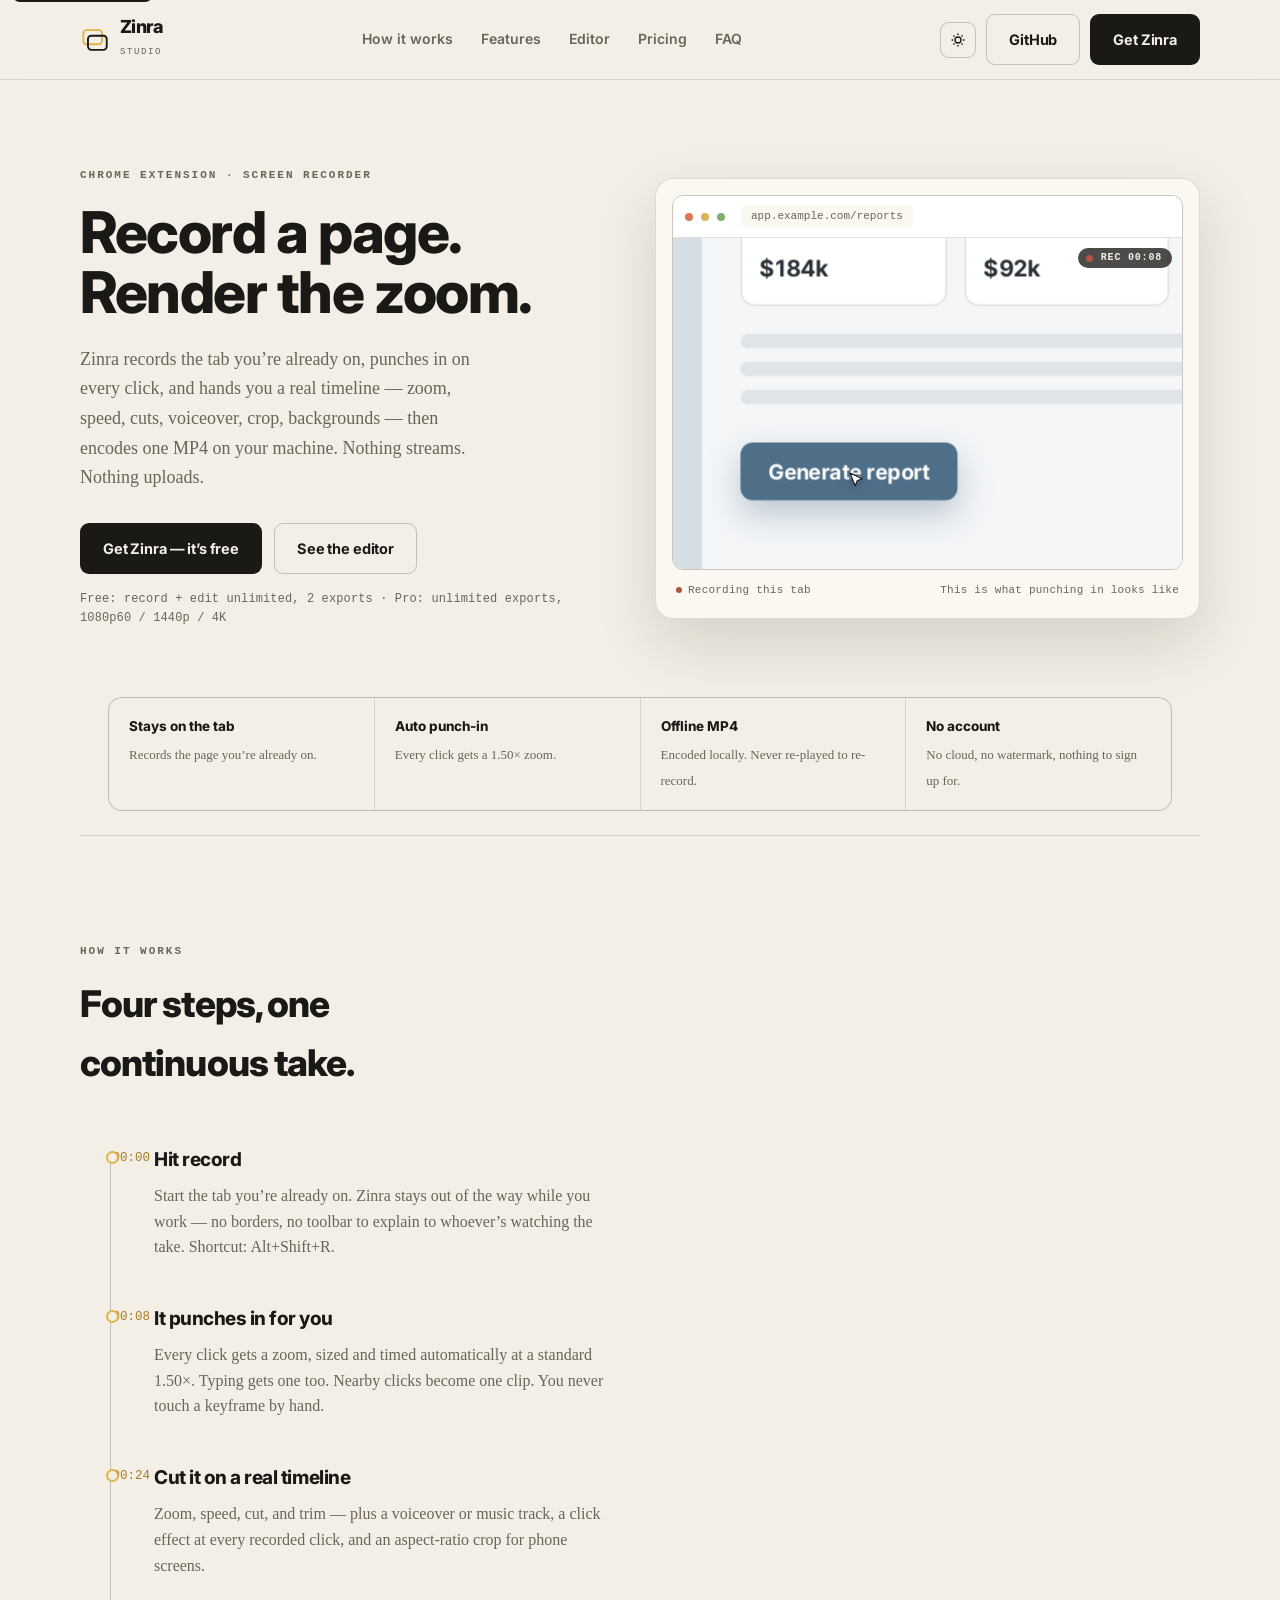
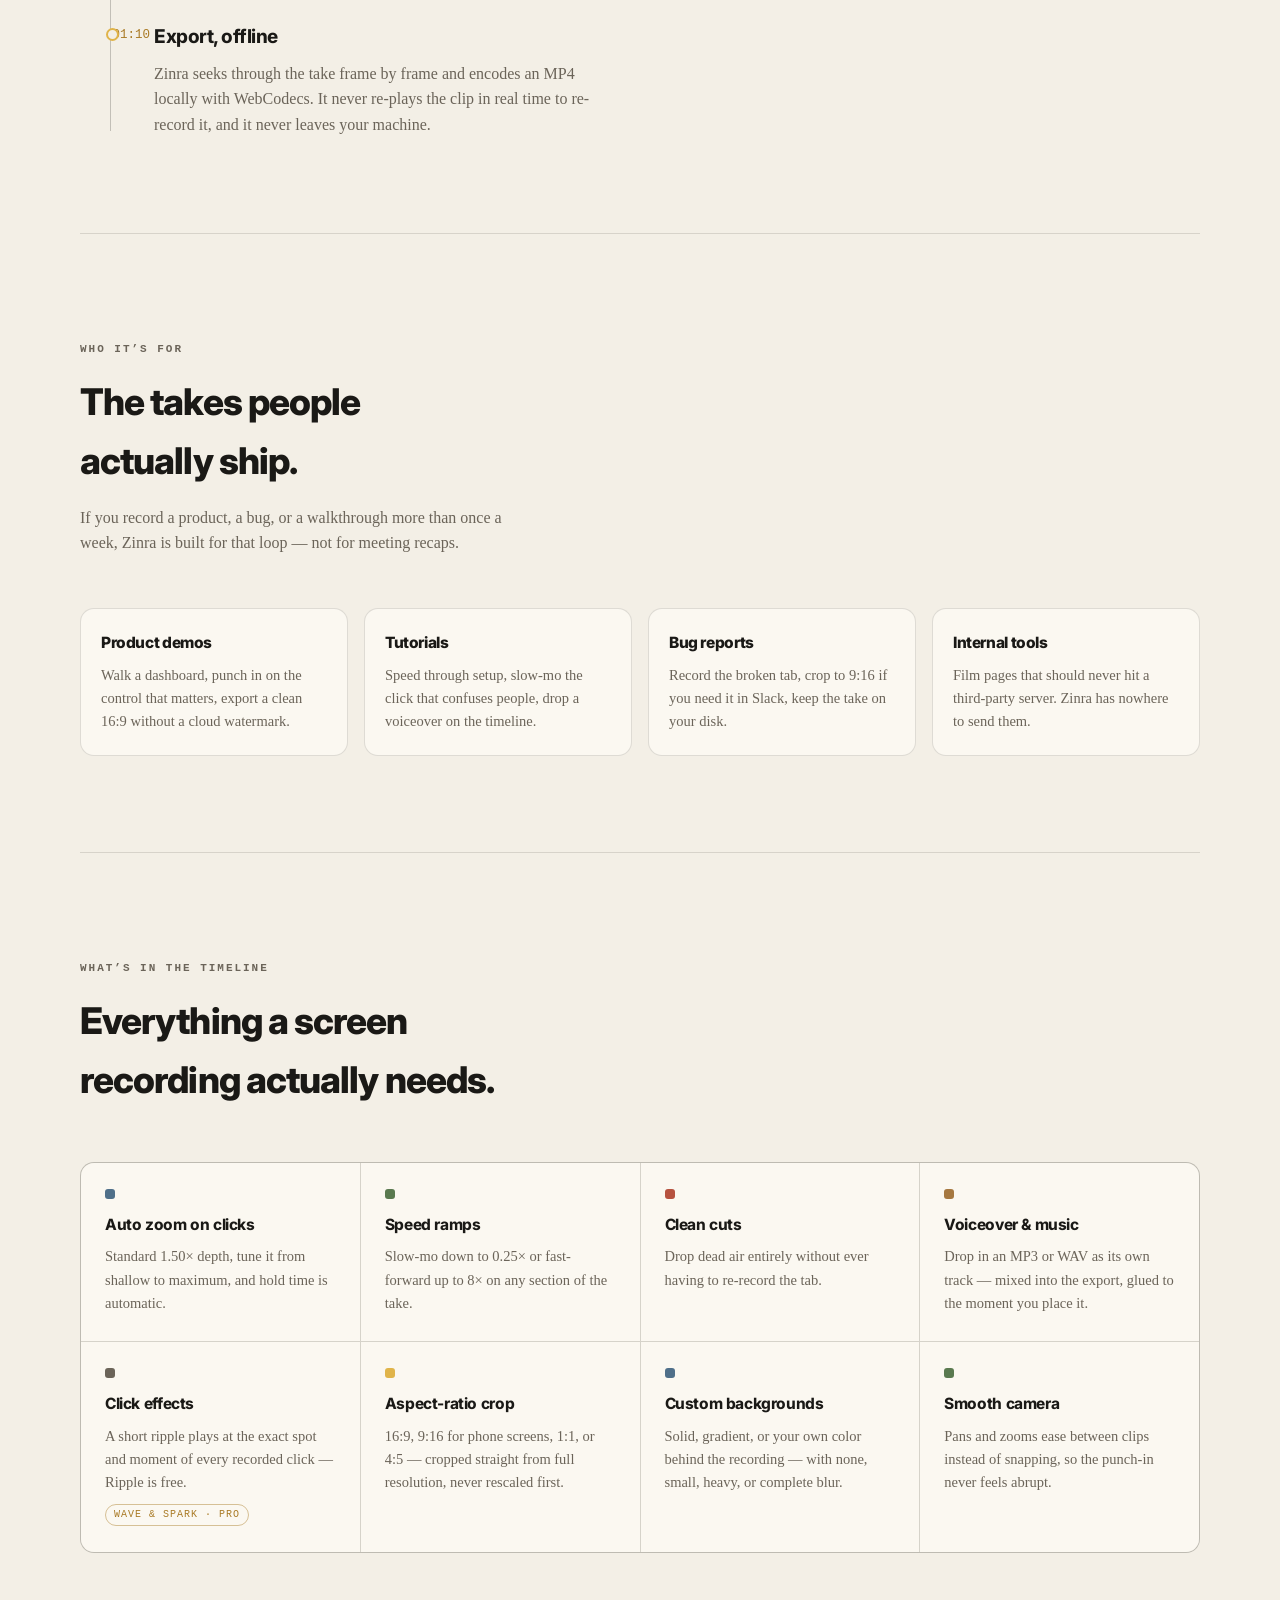
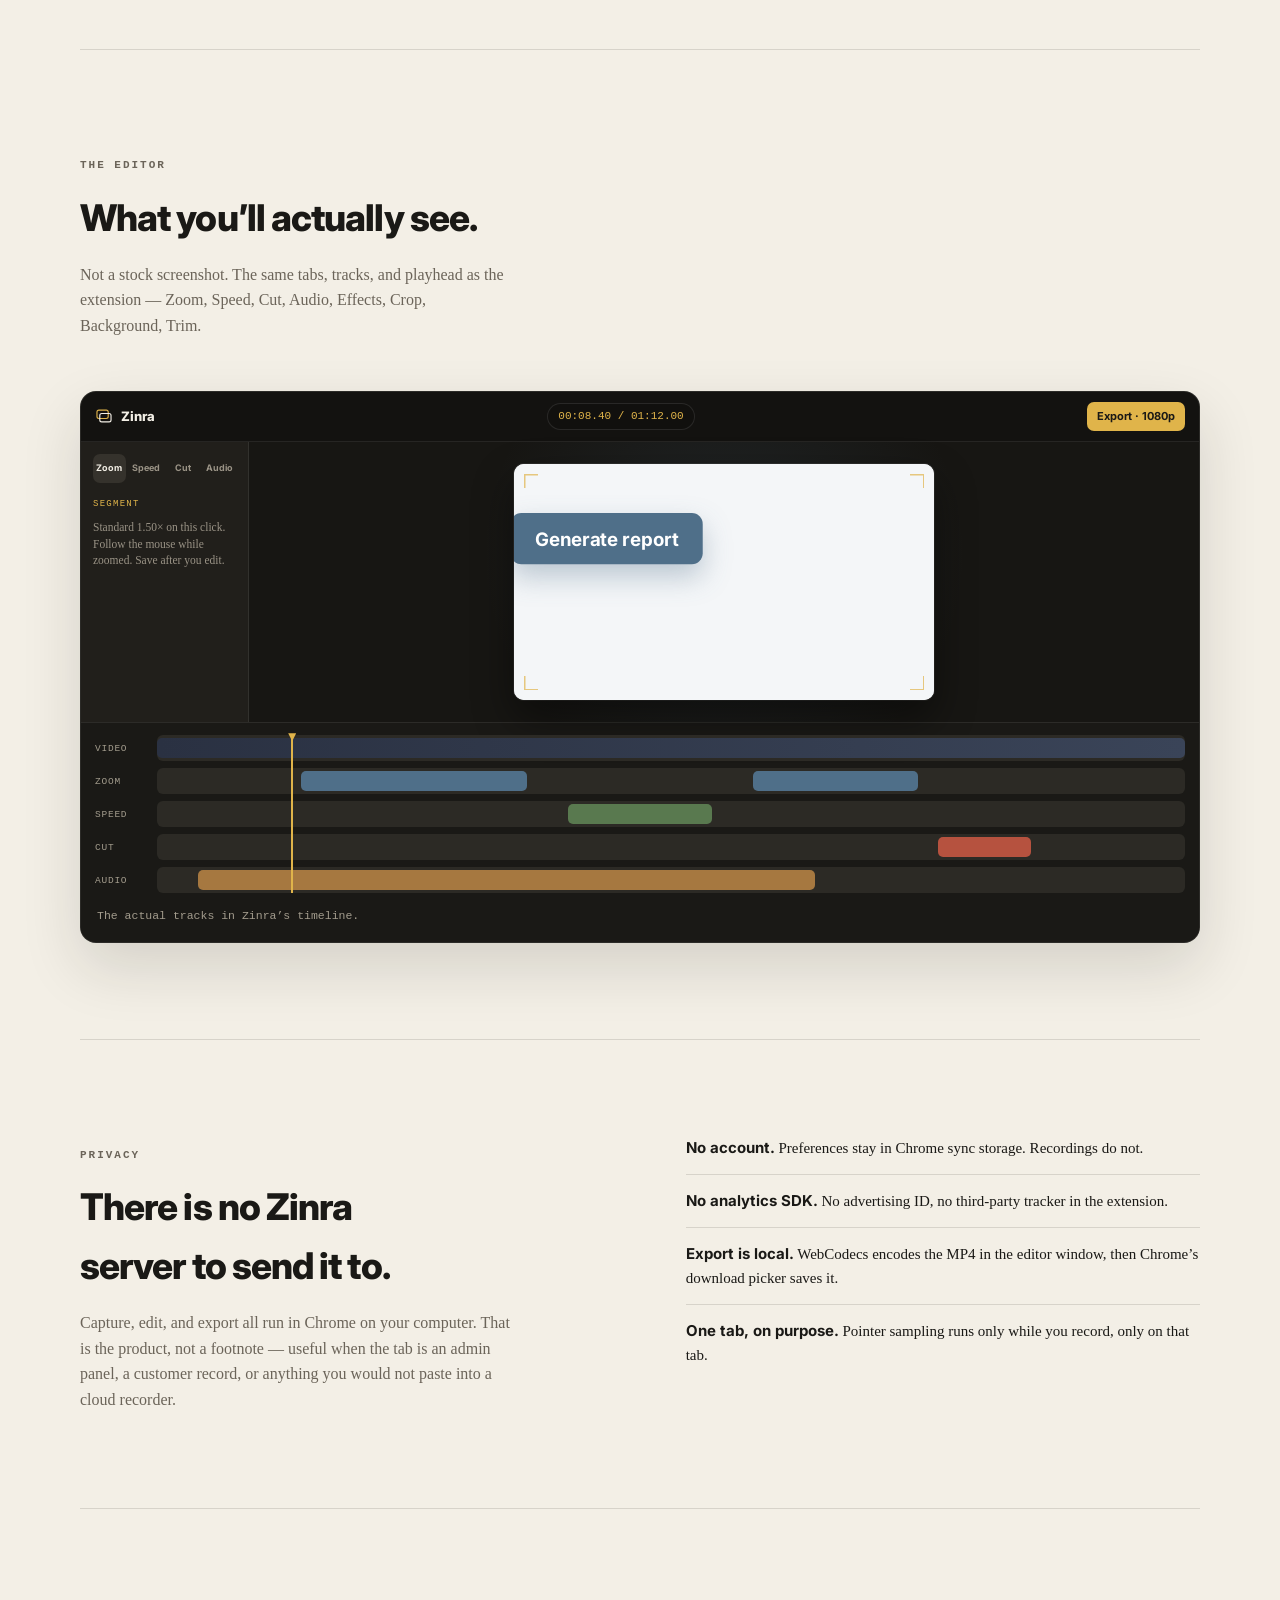
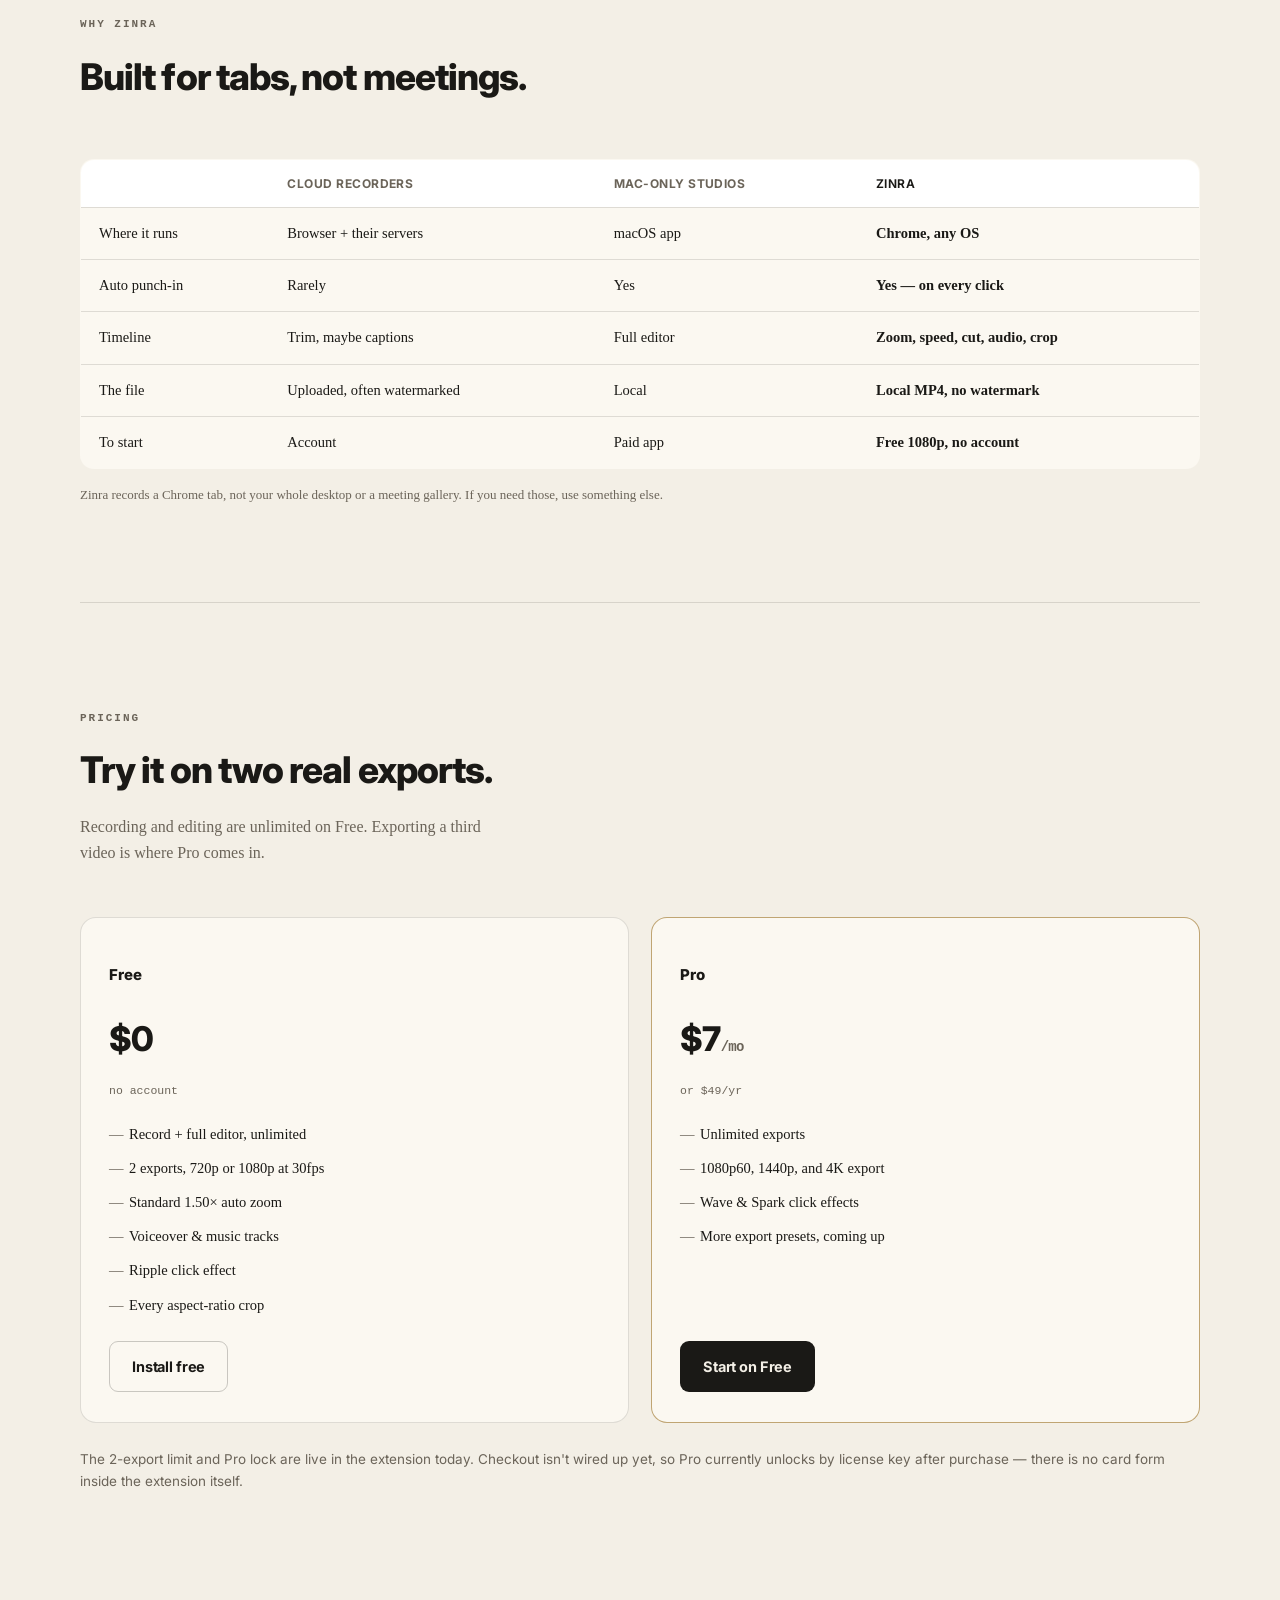
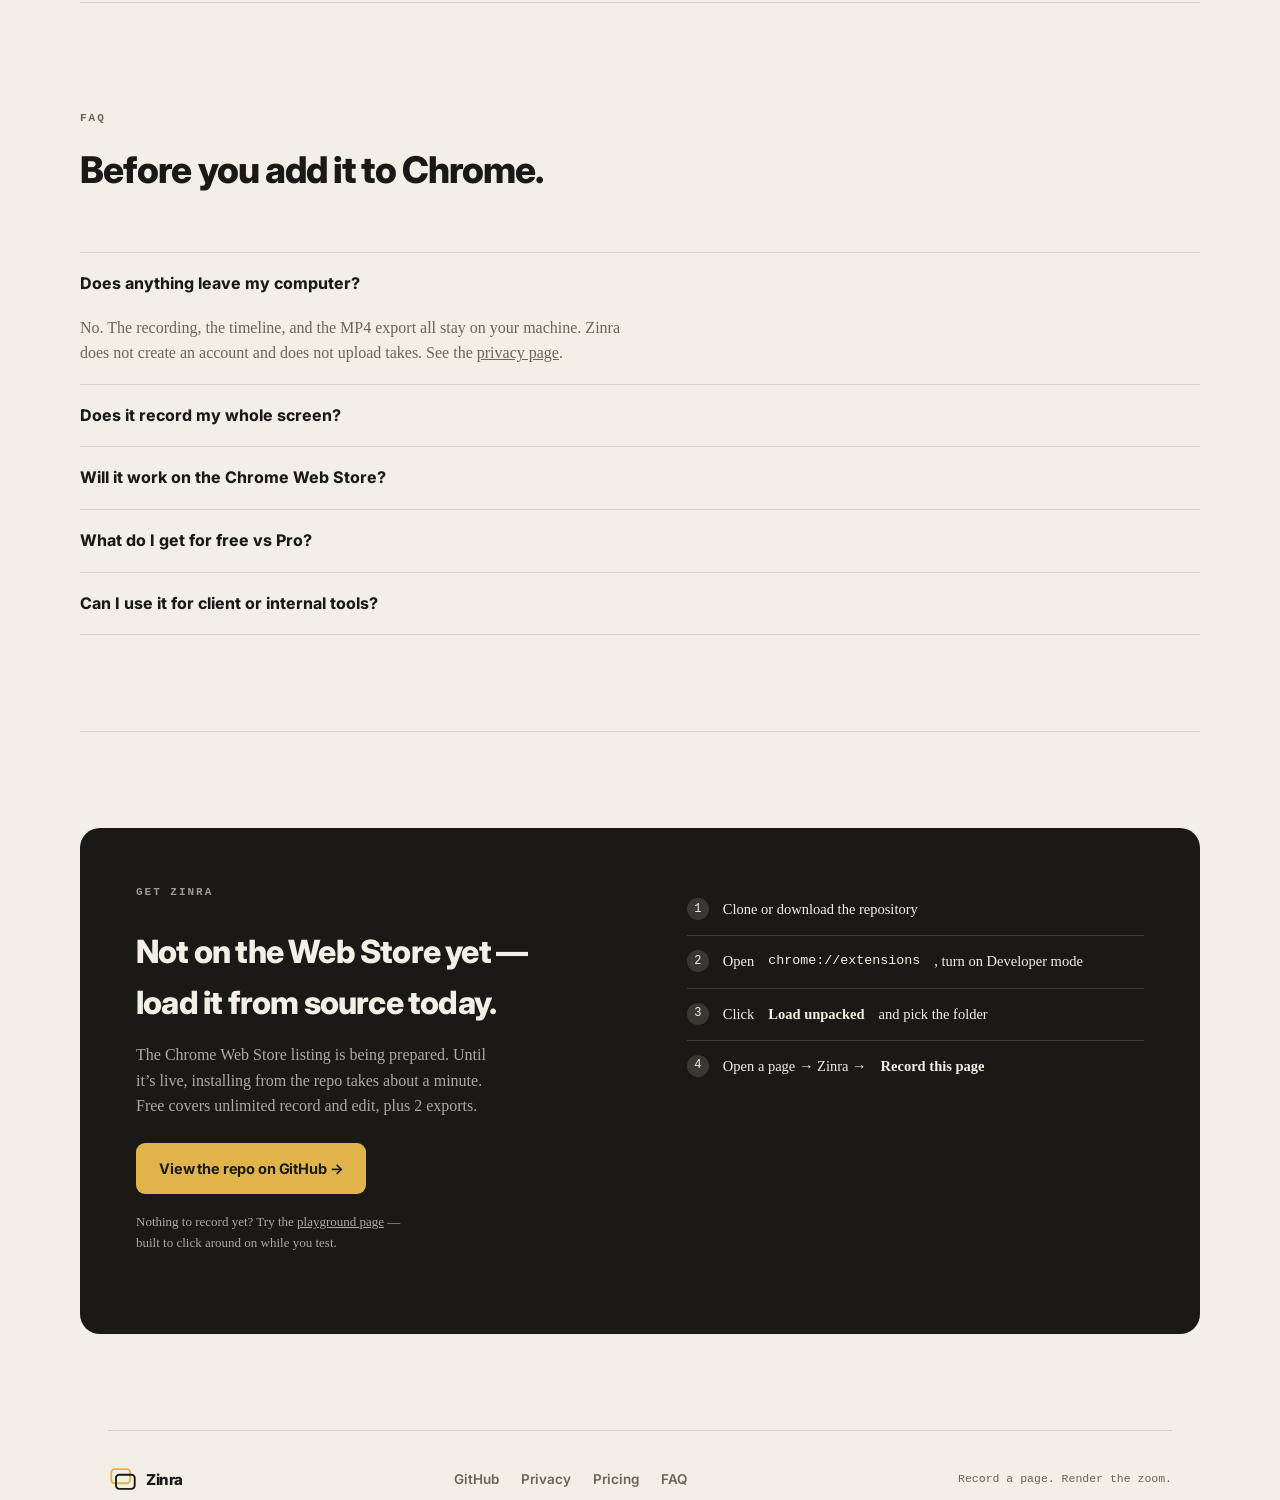
==== commit 8b0b89ad: "Fix overlapping playground icons and promote the new background feature on the landing page The play" ====
--- a/index.html
+++ b/index.html
@@ -491,14 +491,14 @@
   /* ===== Features ===== */
   .feature-grid {
     display: grid;
-    grid-template-columns: repeat(3, 1fr);
+    grid-template-columns: repeat(4, 1fr);
     gap: 1px;
     background: var(--line);
     border: 1px solid var(--line);
     border-radius: 14px;
     overflow: hidden;
   }
-  @media (max-width: 860px) { .feature-grid { grid-template-columns: repeat(2, 1fr); } }
+  @media (max-width: 980px) { .feature-grid { grid-template-columns: repeat(2, 1fr); } }
   @media (max-width: 560px) { .feature-grid { grid-template-columns: 1fr; } }
   .feature-cell { background: var(--bg-panel); padding: 26px 24px; }
   .feature-swatch { width: 10px; height: 10px; border-radius: 3px; margin-bottom: 14px; }
@@ -833,7 +833,7 @@
     <div class="hero-copy">
       <p class="eyebrow">Chrome extension · Screen recorder</p>
       <h1>Record a page.<br>Render the zoom.</h1>
-      <p class="hero-lede">Zinra records the tab you’re already on, punches in on every click, and hands you a real timeline — zoom, speed, cuts, voiceover, crop — then encodes one MP4 on your machine. Nothing streams. Nothing uploads.</p>
+      <p class="hero-lede">Zinra records the tab you’re already on, punches in on every click, and hands you a real timeline — zoom, speed, cuts, voiceover, crop, backgrounds — then encodes one MP4 on your machine. Nothing streams. Nothing uploads.</p>
       <div class="hero-actions">
         <a class="btn primary js-cta" href="#install">Get Zinra — it’s free</a>
         <a class="btn ghost" href="#editor">See the editor</a>
@@ -985,6 +985,16 @@
         <h3>Aspect-ratio crop</h3>
         <p>16:9, 9:16 for phone screens, 1:1, or 4:5 — cropped straight from full resolution, never rescaled first.</p>
       </div>
+      <div class="feature-cell">
+        <div class="feature-swatch" style="background:var(--steel)"></div>
+        <h3>Custom backgrounds</h3>
+        <p>Solid, gradient, or your own color behind the recording — with none, small, heavy, or complete blur.</p>
+      </div>
+      <div class="feature-cell">
+        <div class="feature-swatch" style="background:var(--leaf)"></div>
+        <h3>Smooth camera</h3>
+        <p>Pans and zooms ease between clips instead of snapping, so the punch-in never feels abrupt.</p>
+      </div>
     </div>
   </section>
 
@@ -992,7 +1002,7 @@
     <div class="section-head">
       <p class="eyebrow">The editor</p>
       <h2>What you’ll actually see.</h2>
-      <p class="lede">Not a stock screenshot. The same tabs, tracks, and playhead as the extension — Zoom, Speed, Cut, Audio, Effects, Crop, Trim.</p>
+      <p class="lede">Not a stock screenshot. The same tabs, tracks, and playhead as the extension — Zoom, Speed, Cut, Audio, Effects, Crop, Background, Trim.</p>
     </div>
     <div class="editor-shot" aria-hidden="true">
       <div class="es-top">
@@ -1208,6 +1218,7 @@
         <p class="store-only">Free on the Chrome Web Store. Record a tab, punch in on clicks, export an MP4 on your machine.</p>
         <a class="btn primary js-cta prelaunch-only" href="https://github.com/jafetmora79-lab/Zinra-Screen-Recorder" target="_blank" rel="noopener" style="background:var(--accent-fill);color:#1a1916;">View the repo on GitHub →</a>
         <a class="btn chrome js-cta store-only" href="#install">Add to Chrome — it’s free</a>
+        <p style="margin-top:18px;font-size:13px;">Nothing to record yet? Try the <a href="playground.html" style="text-decoration:underline;">playground page</a> — built to click around on while you test.</p>
       </div>
       <ol class="install-steps prelaunch-only">
         <li>Clone or download the repository</li>
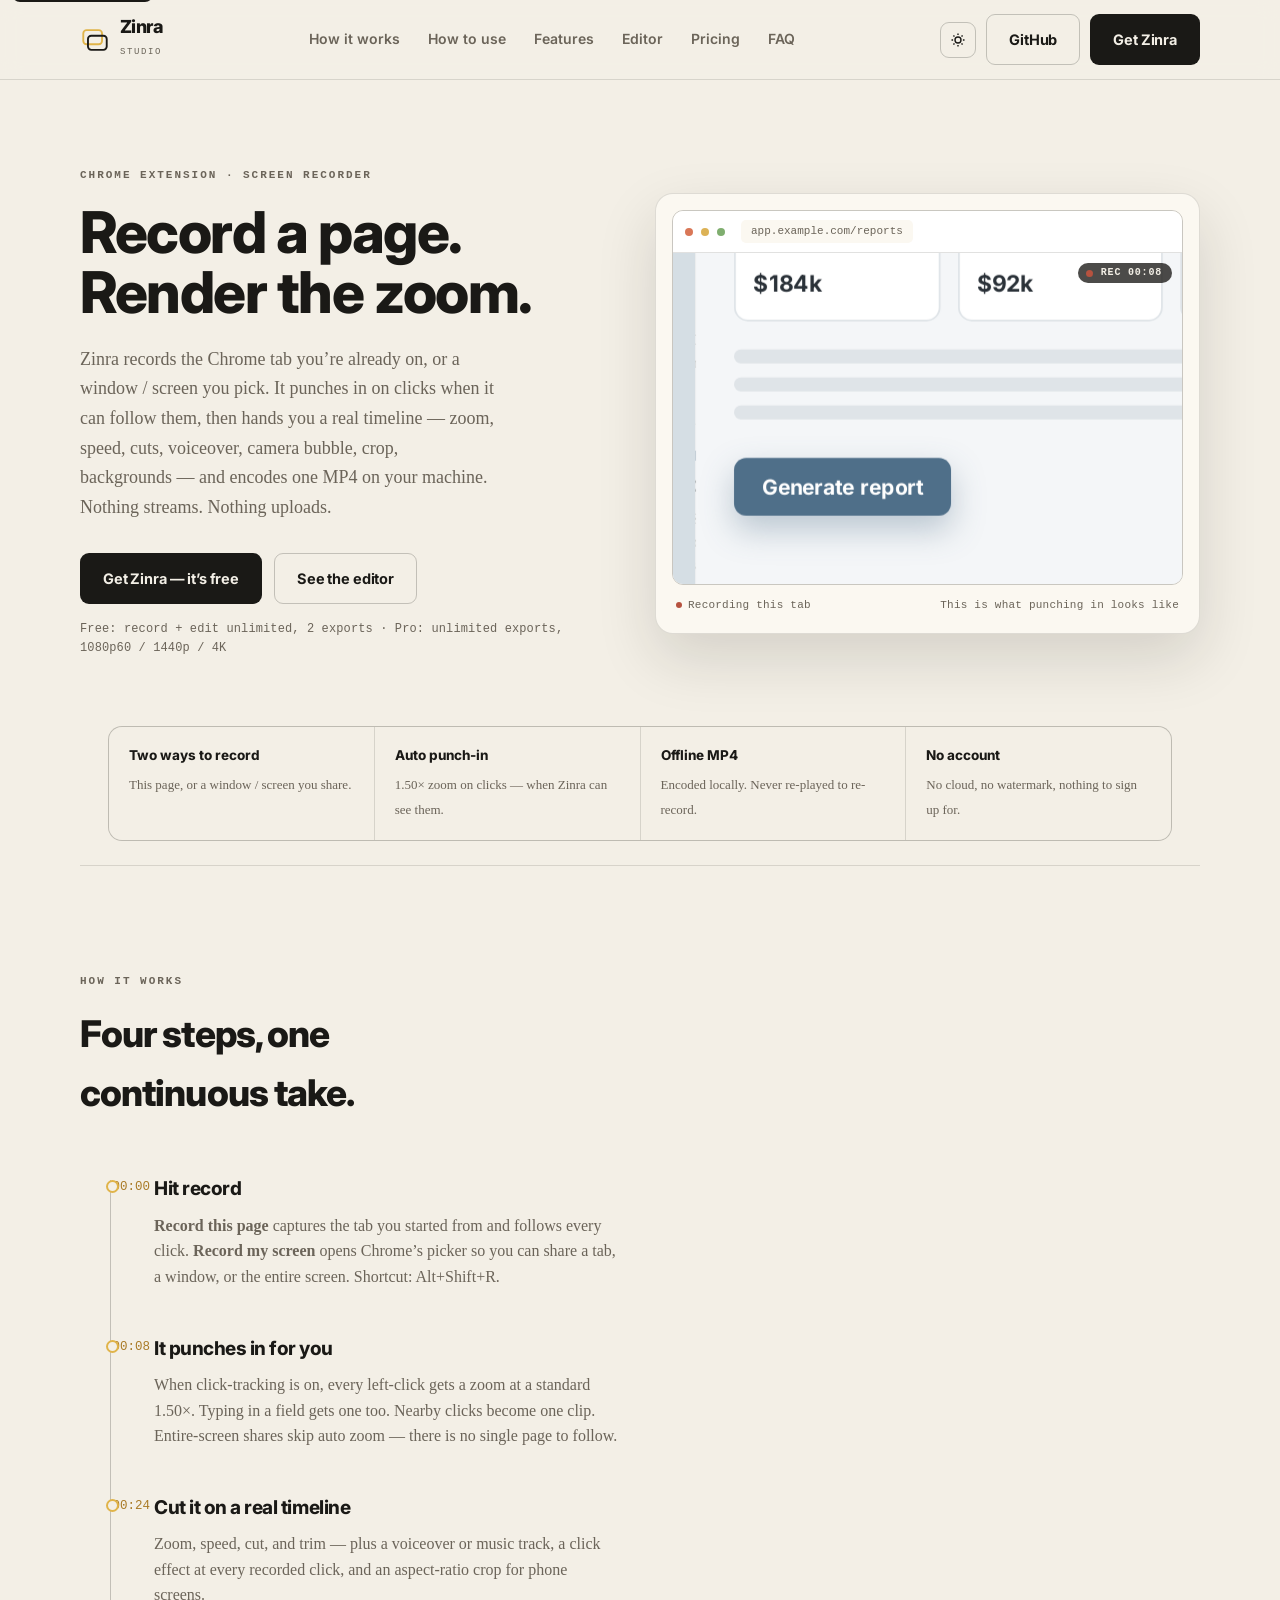
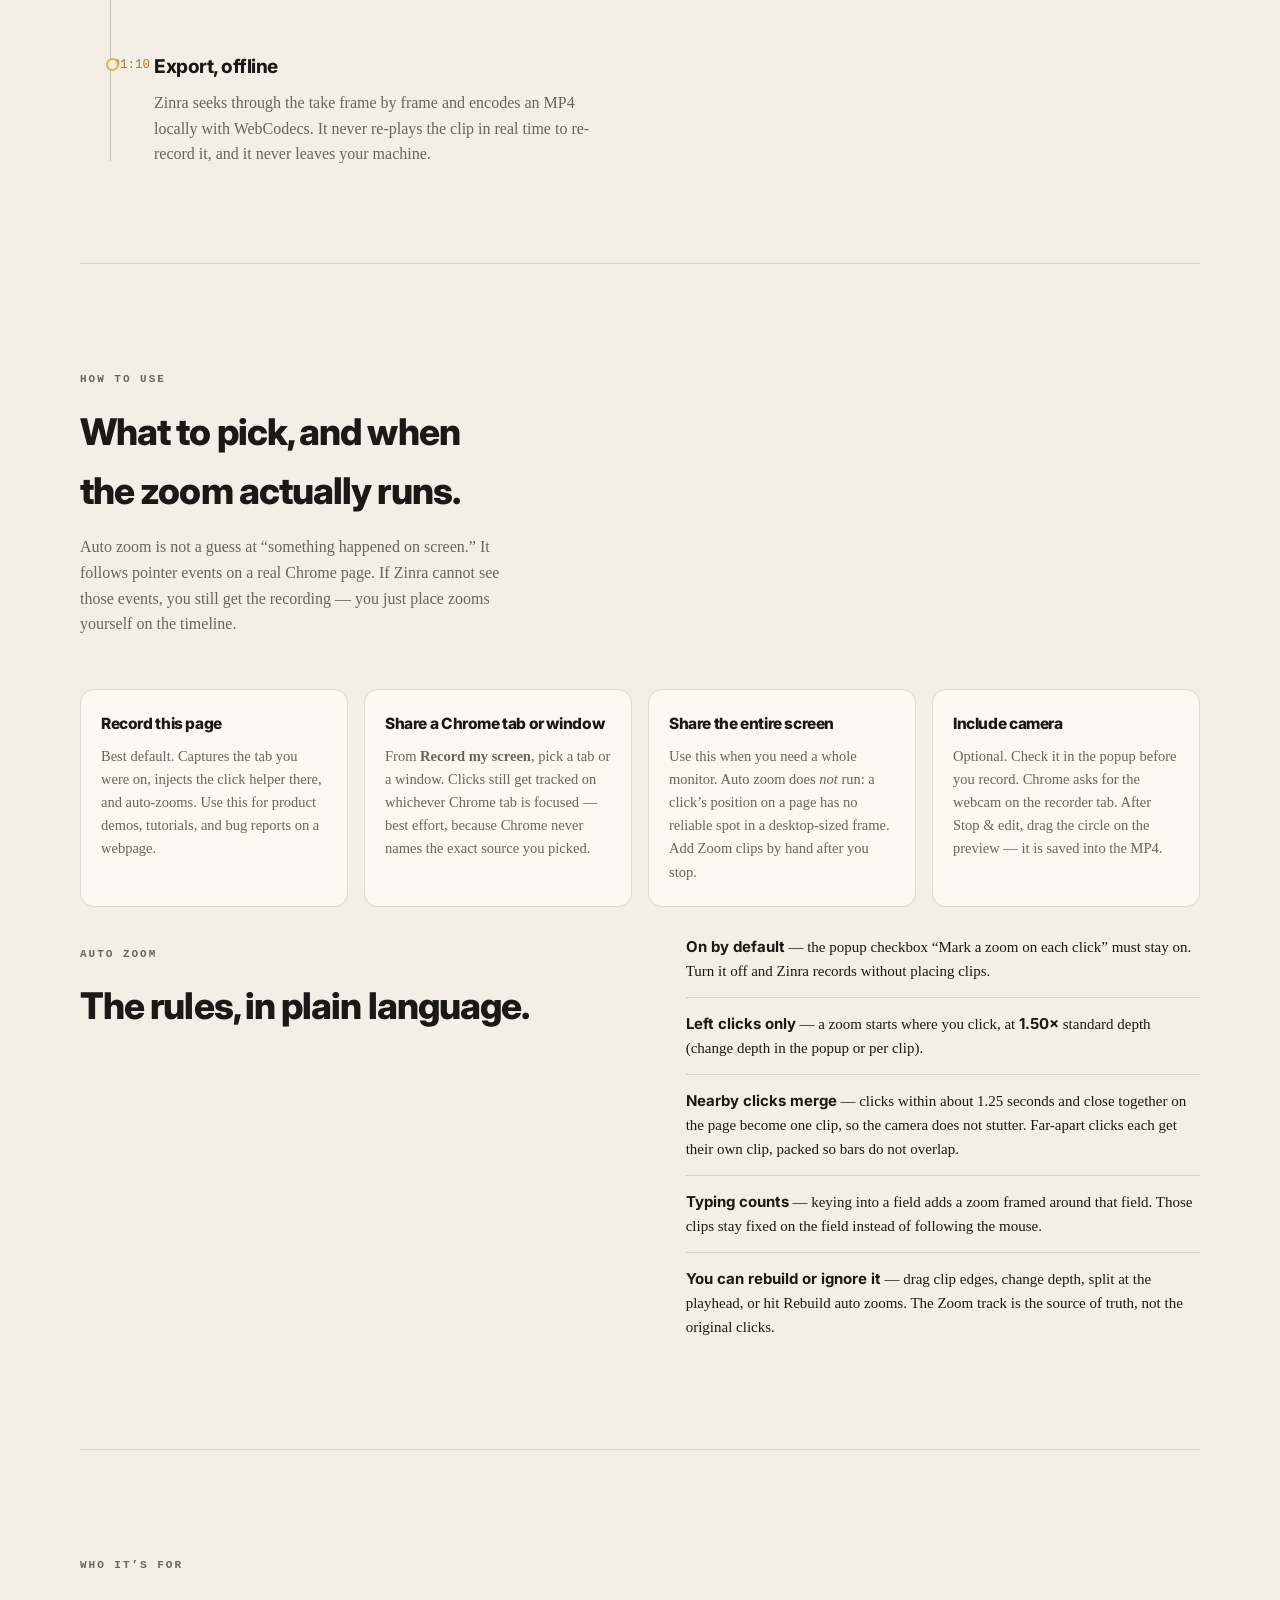
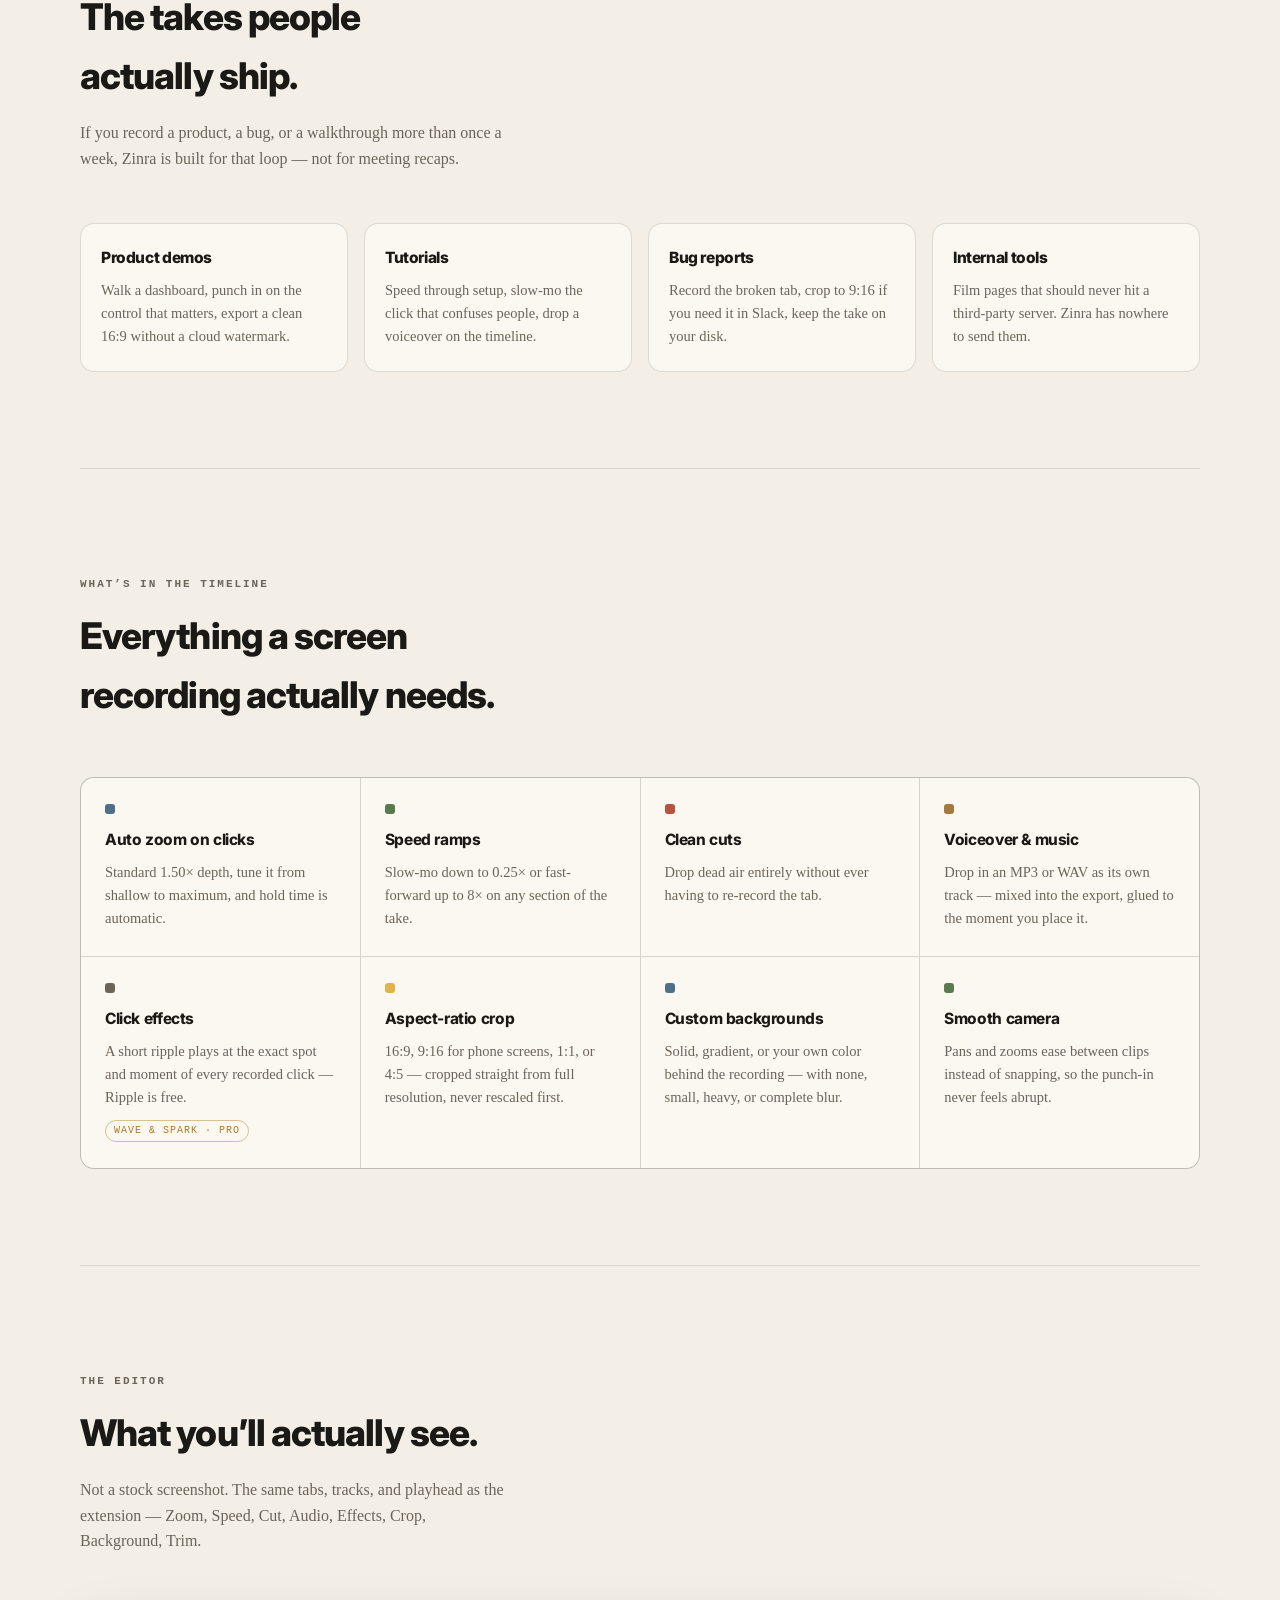
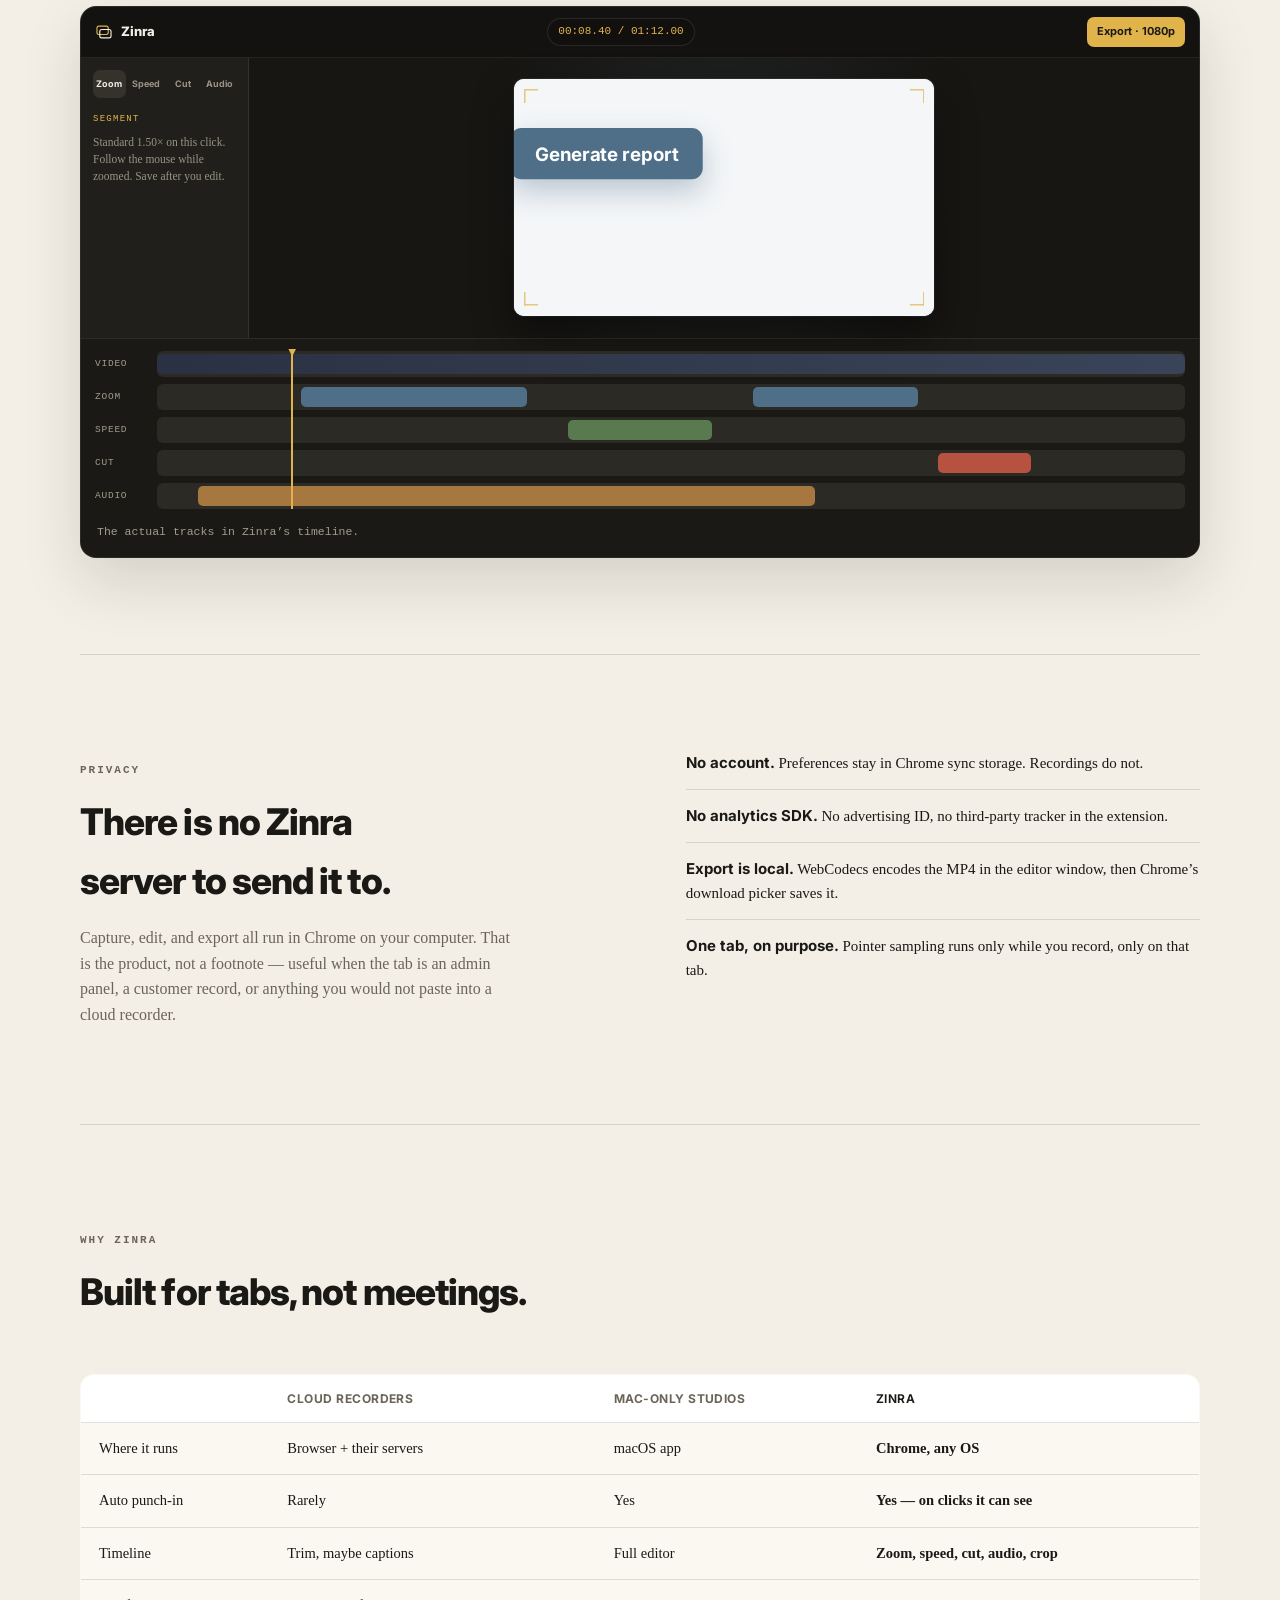
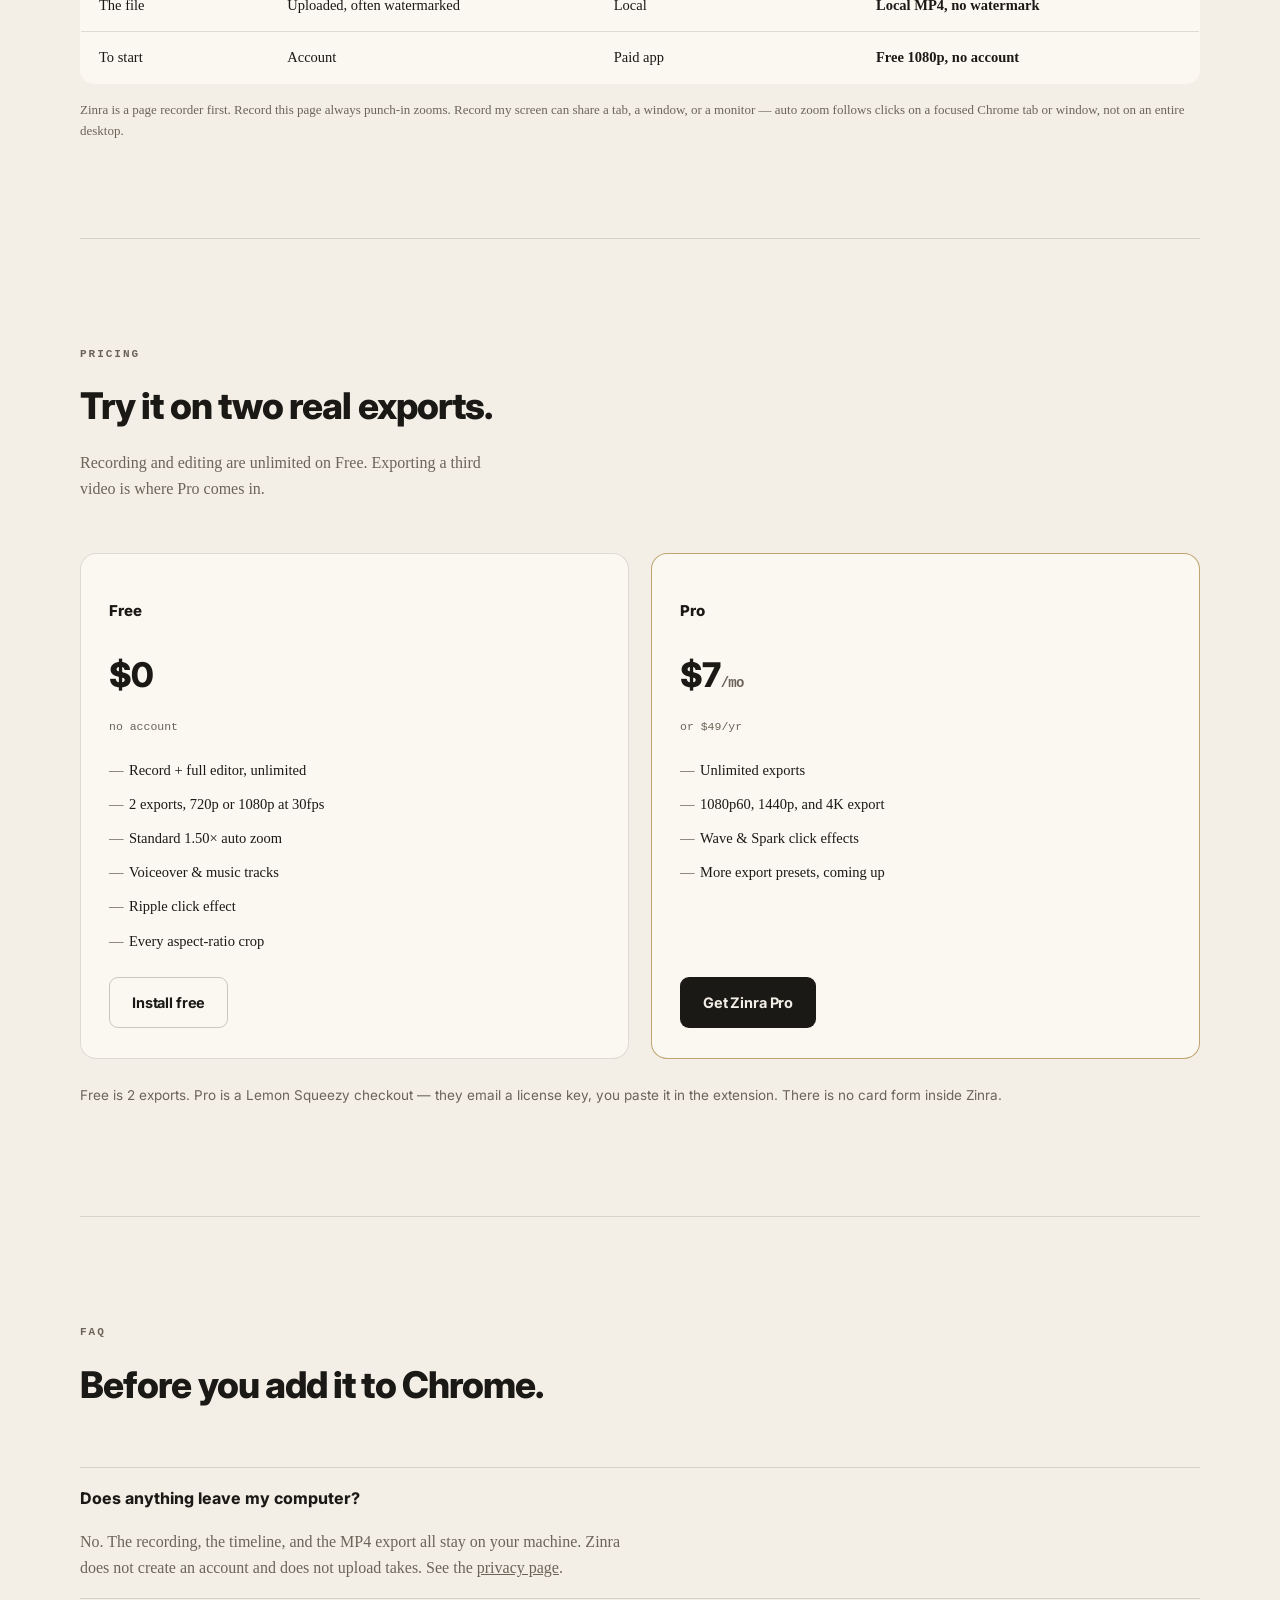
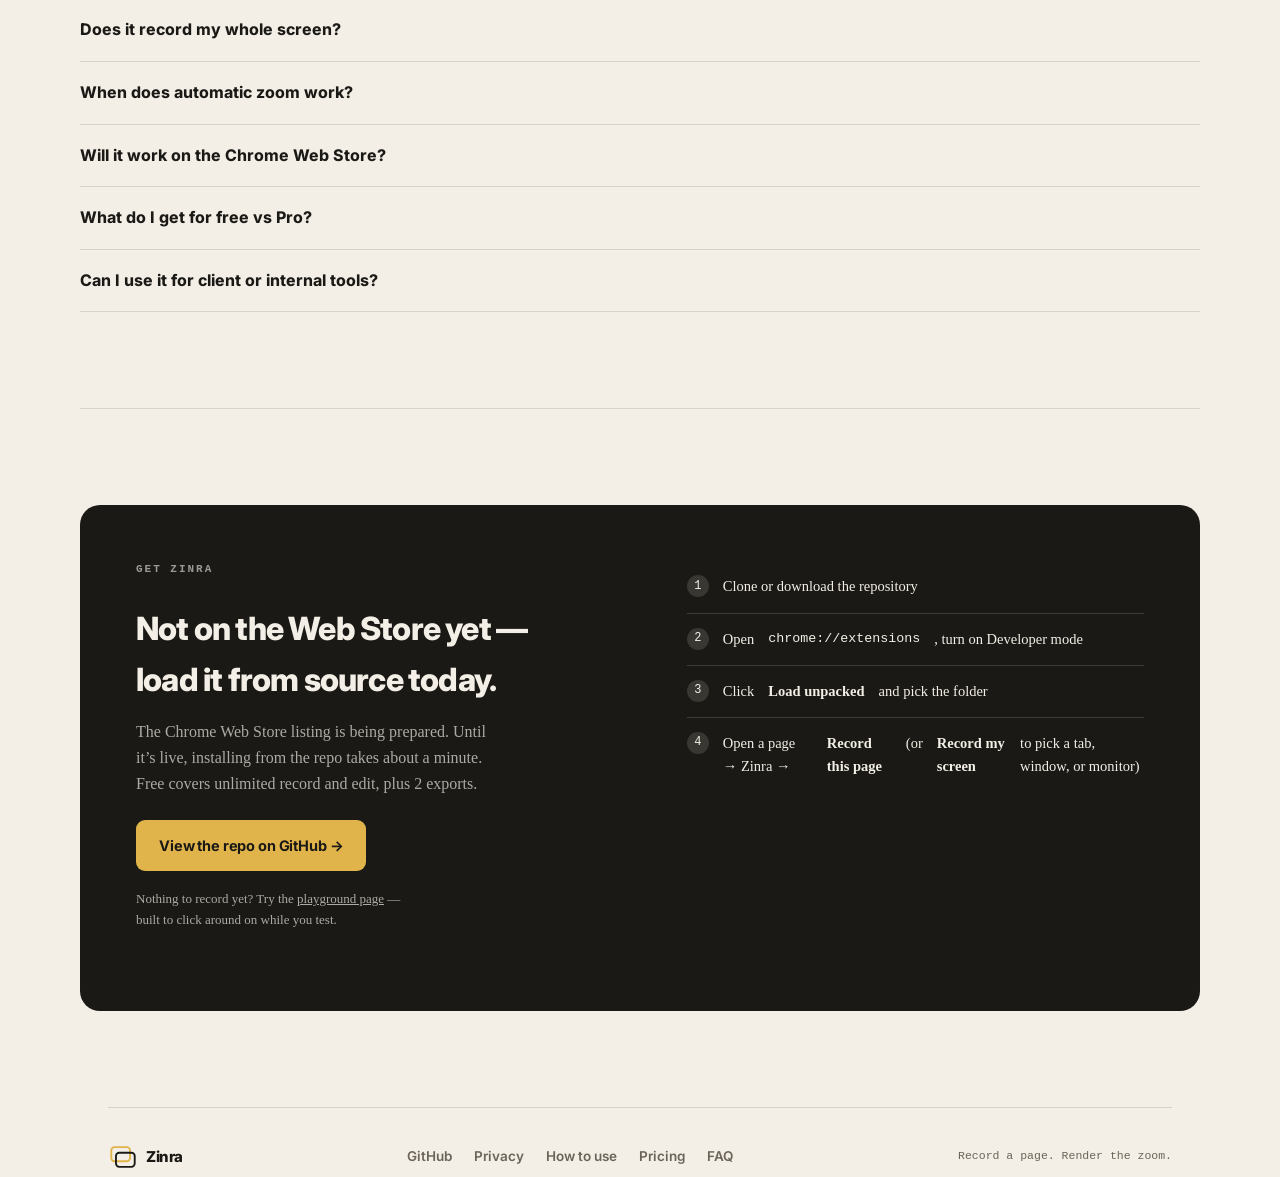
==== commit ee825735: "Ready Zinra for the Chrome Web Store: Pro checkout, Get Pro chrome, and listing assets. Webcam PiP, " ====
--- a/index.html
+++ b/index.html
@@ -4,7 +4,7 @@
 <meta charset="utf-8">
 <meta name="viewport" content="width=device-width, initial-scale=1">
 <title>Zinra — Chrome screen recorder with auto zoom</title>
-<meta name="description" content="Record the Chrome tab you are on. Zinra punches in on every click, opens a real timeline, and exports an offline MP4. Free 1080p. Nothing uploads.">
+<meta name="description" content="Record a Chrome tab, window, or screen. Zinra punches in on clicks when it can follow them, opens a real timeline, and exports an offline MP4. Free 1080p. Nothing uploads.">
 <meta name="theme-color" content="#1a1916">
 <link rel="canonical" href="https://jafetmora79-lab.github.io/Zinra-Screen-Recorder/">
 <link rel="icon" href="icons/icon32.png" type="image/png">
@@ -813,6 +813,7 @@
     </a>
     <div class="nav-links">
       <a href="#how">How it works</a>
+      <a href="#howto">How to use</a>
       <a href="#features">Features</a>
       <a href="#editor">Editor</a>
       <a href="#pricing">Pricing</a>
@@ -833,7 +834,7 @@
     <div class="hero-copy">
       <p class="eyebrow">Chrome extension · Screen recorder</p>
       <h1>Record a page.<br>Render the zoom.</h1>
-      <p class="hero-lede">Zinra records the tab you’re already on, punches in on every click, and hands you a real timeline — zoom, speed, cuts, voiceover, crop, backgrounds — then encodes one MP4 on your machine. Nothing streams. Nothing uploads.</p>
+      <p class="hero-lede">Zinra records the Chrome tab you’re already on, or a window / screen you pick. It punches in on clicks when it can follow them, then hands you a real timeline — zoom, speed, cuts, voiceover, camera bubble, crop, backgrounds — and encodes one MP4 on your machine. Nothing streams. Nothing uploads.</p>
       <div class="hero-actions">
         <a class="btn primary js-cta" href="#install">Get Zinra — it’s free</a>
         <a class="btn ghost" href="#editor">See the editor</a>
@@ -886,8 +887,8 @@
 
   <div class="wrap">
     <div class="trust">
-      <div class="trust-item"><strong>Stays on the tab</strong><span>Records the page you’re already on.</span></div>
-      <div class="trust-item"><strong>Auto punch-in</strong><span>Every click gets a 1.50× zoom.</span></div>
+      <div class="trust-item"><strong>Two ways to record</strong><span>This page, or a window / screen you share.</span></div>
+      <div class="trust-item"><strong>Auto punch-in</strong><span>1.50× zoom on clicks — when Zinra can see them.</span></div>
       <div class="trust-item"><strong>Offline MP4</strong><span>Encoded locally. Never re-played to re-record.</span></div>
       <div class="trust-item"><strong>No account</strong><span>No cloud, no watermark, nothing to sign up for.</span></div>
     </div>
@@ -902,12 +903,12 @@
       <div class="reel-item">
         <span class="reel-time">00:00</span>
         <h3>Hit record</h3>
-        <p>Start the tab you’re already on. Zinra stays out of the way while you work — no borders, no toolbar to explain to whoever’s watching the take. Shortcut: Alt+Shift+R.</p>
+        <p><strong>Record this page</strong> captures the tab you started from and follows every click. <strong>Record my screen</strong> opens Chrome’s picker so you can share a tab, a window, or the entire screen. Shortcut: Alt+Shift+R.</p>
       </div>
       <div class="reel-item">
         <span class="reel-time">00:08</span>
         <h3>It punches in for you</h3>
-        <p>Every click gets a zoom, sized and timed automatically at a standard 1.50×. Typing gets one too. Nearby clicks become one clip. You never touch a keyframe by hand.</p>
+        <p>When click-tracking is on, every left-click gets a zoom at a standard 1.50×. Typing in a field gets one too. Nearby clicks become one clip. Entire-screen shares skip auto zoom — there is no single page to follow.</p>
       </div>
       <div class="reel-item">
         <span class="reel-time">00:24</span>
@@ -919,6 +920,45 @@
         <h3>Export, offline</h3>
         <p>Zinra seeks through the take frame by frame and encodes an MP4 locally with WebCodecs. It never re-plays the clip in real time to re-record it, and it never leaves your machine.</p>
       </div>
+    </div>
+  </section>
+
+  <section class="section wrap" id="howto">
+    <div class="section-head">
+      <p class="eyebrow">How to use</p>
+      <h2>What to pick, and when the zoom actually runs.</h2>
+      <p class="lede">Auto zoom is not a guess at “something happened on screen.” It follows pointer events on a real Chrome page. If Zinra cannot see those events, you still get the recording — you just place zooms yourself on the timeline.</p>
+    </div>
+    <div class="use-grid">
+      <article class="use-card">
+        <h3>Record this page</h3>
+        <p>Best default. Captures the tab you were on, injects the click helper there, and auto-zooms. Use this for product demos, tutorials, and bug reports on a webpage.</p>
+      </article>
+      <article class="use-card">
+        <h3>Share a Chrome tab or window</h3>
+        <p>From <strong>Record my screen</strong>, pick a tab or a window. Clicks still get tracked on whichever Chrome tab is focused — best effort, because Chrome never names the exact source you picked.</p>
+      </article>
+      <article class="use-card">
+        <h3>Share the entire screen</h3>
+        <p>Use this when you need a whole monitor. Auto zoom does <em>not</em> run: a click’s position on a page has no reliable spot in a desktop-sized frame. Add Zoom clips by hand after you stop.</p>
+      </article>
+      <article class="use-card">
+        <h3>Include camera</h3>
+        <p>Optional. Check it in the popup before you record. Chrome asks for the webcam on the recorder tab. After Stop &amp; edit, drag the circle on the preview — it is saved into the MP4.</p>
+      </article>
+    </div>
+    <div class="privacy-band" style="margin-top:28px;">
+      <div class="section-head" style="margin-bottom:0;">
+        <p class="eyebrow">Auto zoom</p>
+        <h2>The rules, in plain language.</h2>
+      </div>
+      <ul class="privacy-list">
+        <li><strong>On by default</strong> — the popup checkbox “Mark a zoom on each click” must stay on. Turn it off and Zinra records without placing clips.</li>
+        <li><strong>Left clicks only</strong> — a zoom starts where you click, at <strong>1.50×</strong> standard depth (change depth in the popup or per clip).</li>
+        <li><strong>Nearby clicks merge</strong> — clicks within about 1.25 seconds and close together on the page become one clip, so the camera does not stutter. Far-apart clicks each get their own clip, packed so bars do not overlap.</li>
+        <li><strong>Typing counts</strong> — keying into a field adds a zoom framed around that field. Those clips stay fixed on the field instead of following the mouse.</li>
+        <li><strong>You can rebuild or ignore it</strong> — drag clip edges, change depth, split at the playhead, or hit Rebuild auto zooms. The Zoom track is the source of truth, not the original clicks.</li>
+      </ul>
     </div>
   </section>
 
@@ -1116,7 +1156,7 @@
             <td>Auto punch-in</td>
             <td>Rarely</td>
             <td>Yes</td>
-            <td>Yes — on every click</td>
+            <td>Yes — on clicks it can see</td>
           </tr>
           <tr>
             <td>Timeline</td>
@@ -1139,7 +1179,7 @@
         </tbody>
       </table>
     </div>
-    <p class="compare-note">Zinra records a Chrome tab, not your whole desktop or a meeting gallery. If you need those, use something else.</p>
+    <p class="compare-note">Zinra is a page recorder first. Record this page always punch-in zooms. Record my screen can share a tab, a window, or a monitor — auto zoom follows clicks on a focused Chrome tab or window, not on an entire desktop.</p>
   </section>
 
   <section class="section wrap" id="pricing">
@@ -1173,10 +1213,10 @@
           <li>Wave &amp; Spark click effects</li>
           <li>More export presets, coming up</li>
         </ul>
-        <a class="btn primary js-cta" href="#install">Start on Free</a>
-      </div>
-    </div>
-    <p class="pricing-fine">The 2-export limit and Pro lock are live in the extension today. Checkout isn't wired up yet, so Pro currently unlocks by license key after purchase — there is no card form inside the extension itself.</p>
+        <a class="btn primary" href="https://zinrastudio.lemonsqueezy.com/checkout/buy/cdd0e3e2-4aff-4205-ba10-fe7e80917d15" target="_blank" rel="noopener">Get Zinra Pro</a>
+      </div>
+    </div>
+    <p class="pricing-fine">Free is 2 exports. Pro is a Lemon Squeezy checkout — they email a license key, you paste it in the extension. There is no card form inside Zinra.</p>
   </section>
 
   <section class="section wrap" id="faq">
@@ -1191,7 +1231,11 @@
       </details>
       <details>
         <summary>Does it record my whole screen?</summary>
-        <p>No. Zinra records the Chrome tab you start from — the page you’re already on. That is why punch-in can follow clicks on that page. It is not a desktop or meeting recorder.</p>
+        <p>It can. <strong>Record this page</strong> is tab-only and always follows clicks. <strong>Record my screen</strong> opens Chrome’s picker: a tab, a window, or the entire screen. Entire-screen takes do not auto-zoom. See <a href="#howto">How to use</a>.</p>
+      </details>
+      <details>
+        <summary>When does automatic zoom work?</summary>
+        <p>When Zinra can sample the pointer on a Chrome page: Record this page (always), or Record my screen if you shared a tab or a window and keep working in a Chrome tab. It does not run on a full-monitor share, if you turned off “Mark a zoom on each click,” or on clicks outside Chrome. Left-clicks and typing in a field create clips at 1.50×; nearby clicks merge into one.</p>
       </details>
       <details>
         <summary>Will it work on the Chrome Web Store?</summary>
@@ -1224,7 +1268,7 @@
         <li>Clone or download the repository</li>
         <li>Open <code>chrome://extensions</code>, turn on Developer mode</li>
         <li>Click <strong>Load unpacked</strong> and pick the folder</li>
-        <li>Open a page → Zinra → <strong>Record this page</strong></li>
+        <li>Open a page → Zinra → <strong>Record this page</strong> (or <strong>Record my screen</strong> to pick a tab, window, or monitor)</li>
       </ol>
       <ol class="install-steps store-only">
         <li>Click <strong>Add to Chrome</strong> on the Web Store listing</li>
@@ -1247,6 +1291,7 @@
       <div class="footer-links">
         <a href="https://github.com/jafetmora79-lab/Zinra-Screen-Recorder" target="_blank" rel="noopener">GitHub</a>
         <a href="privacy.html">Privacy</a>
+        <a href="#howto">How to use</a>
         <a href="#pricing">Pricing</a>
         <a href="#faq">FAQ</a>
       </div>
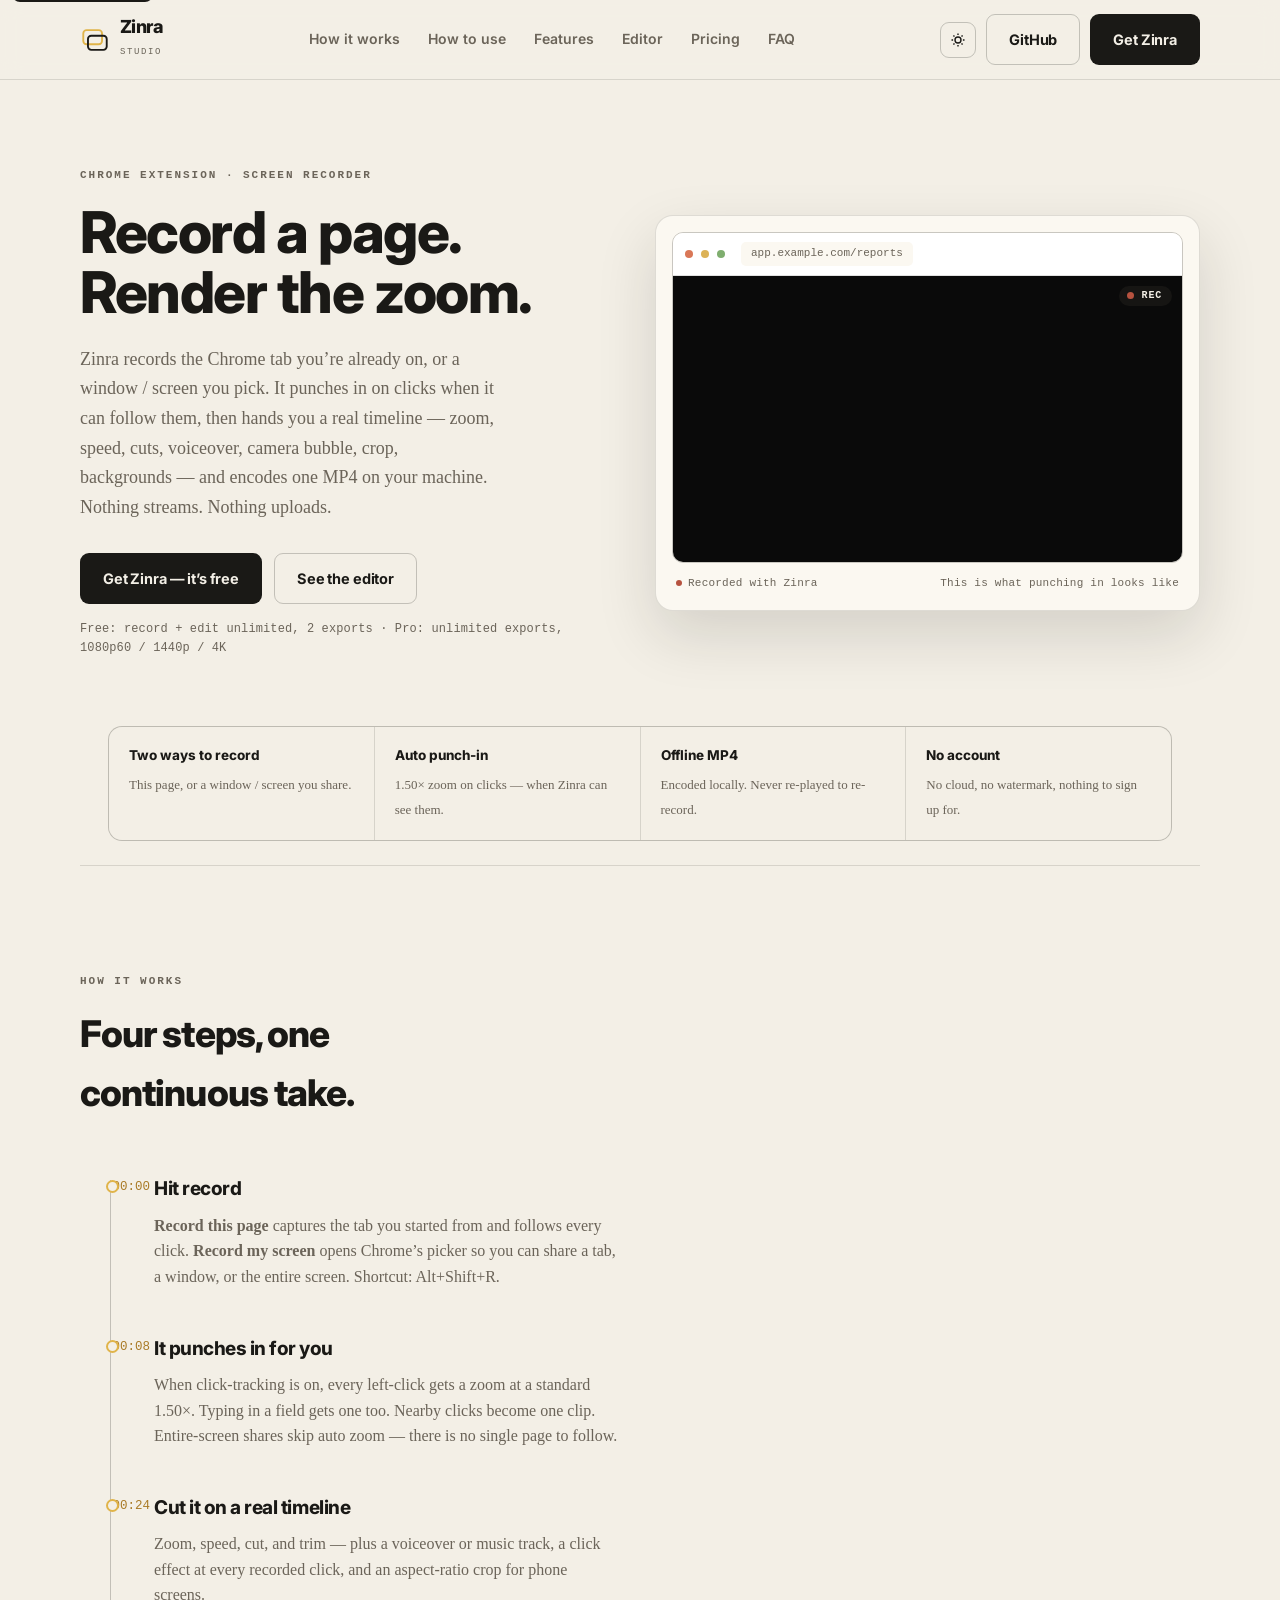
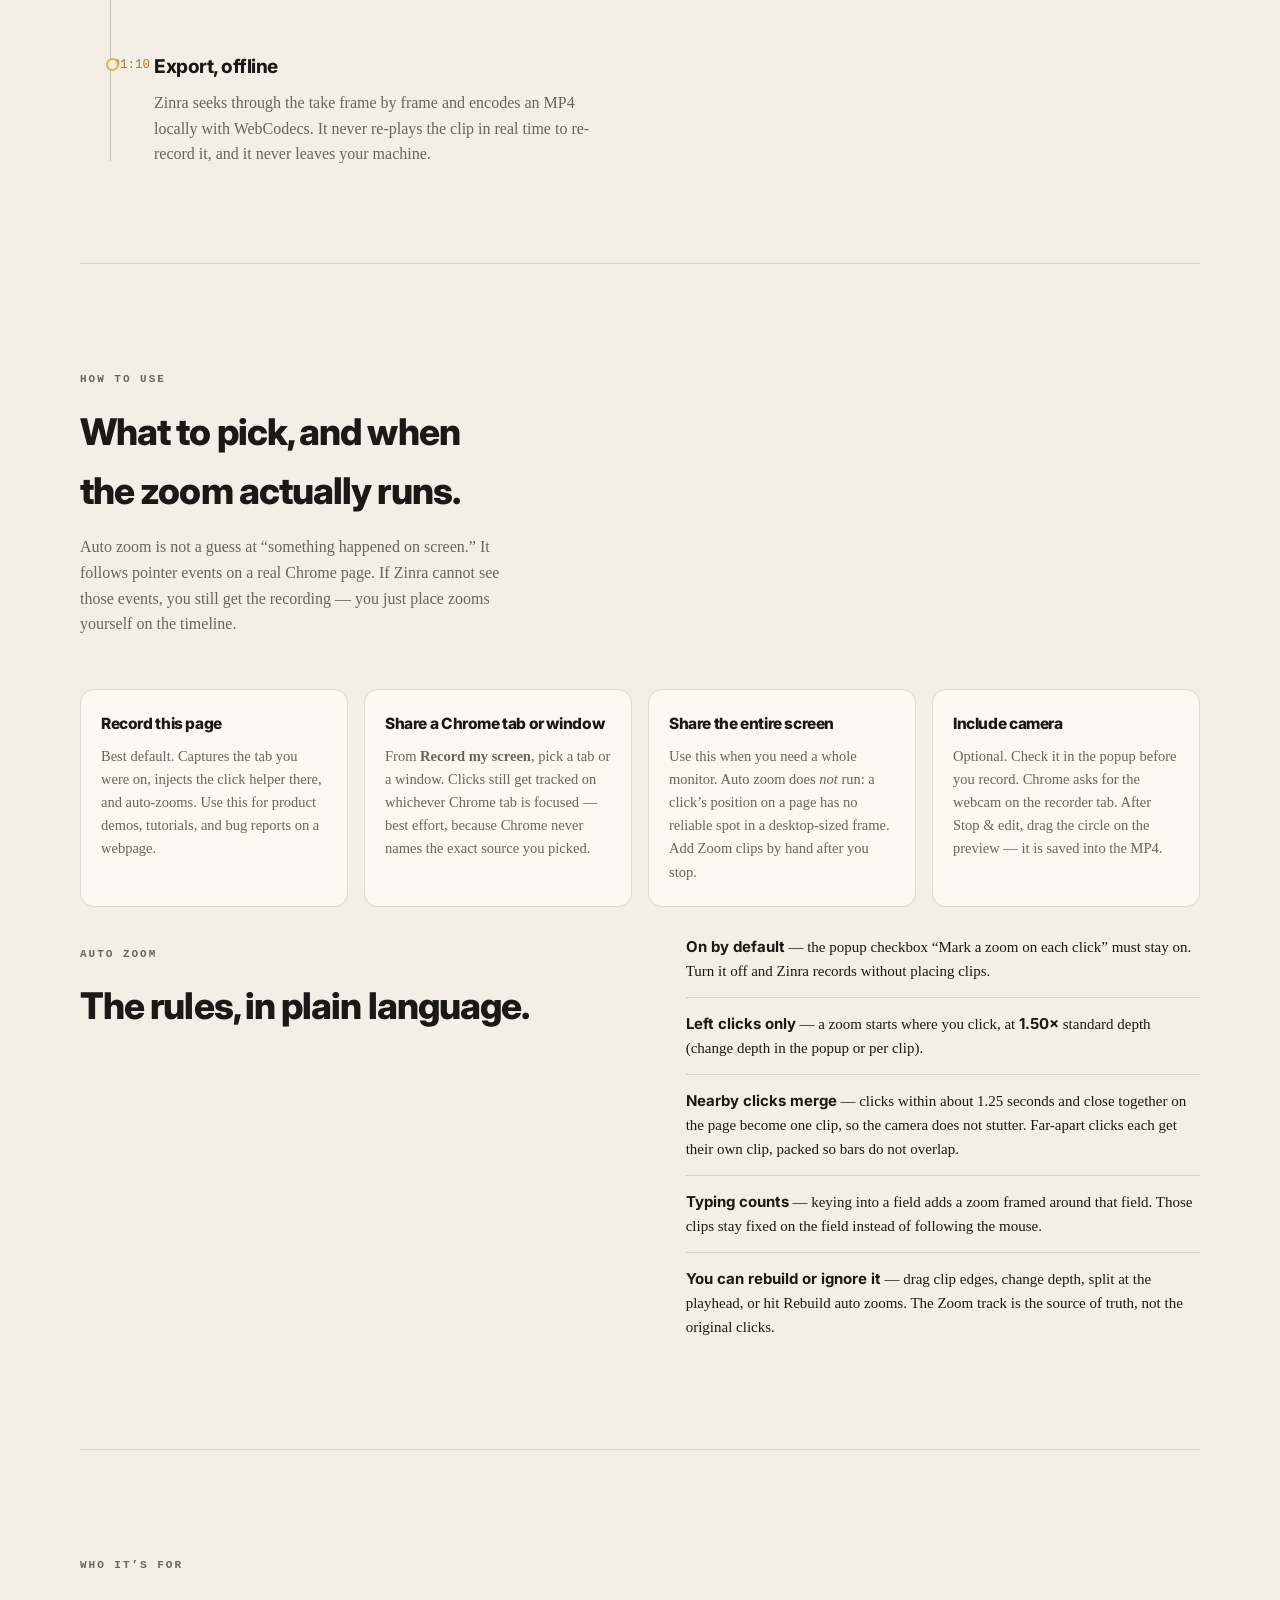
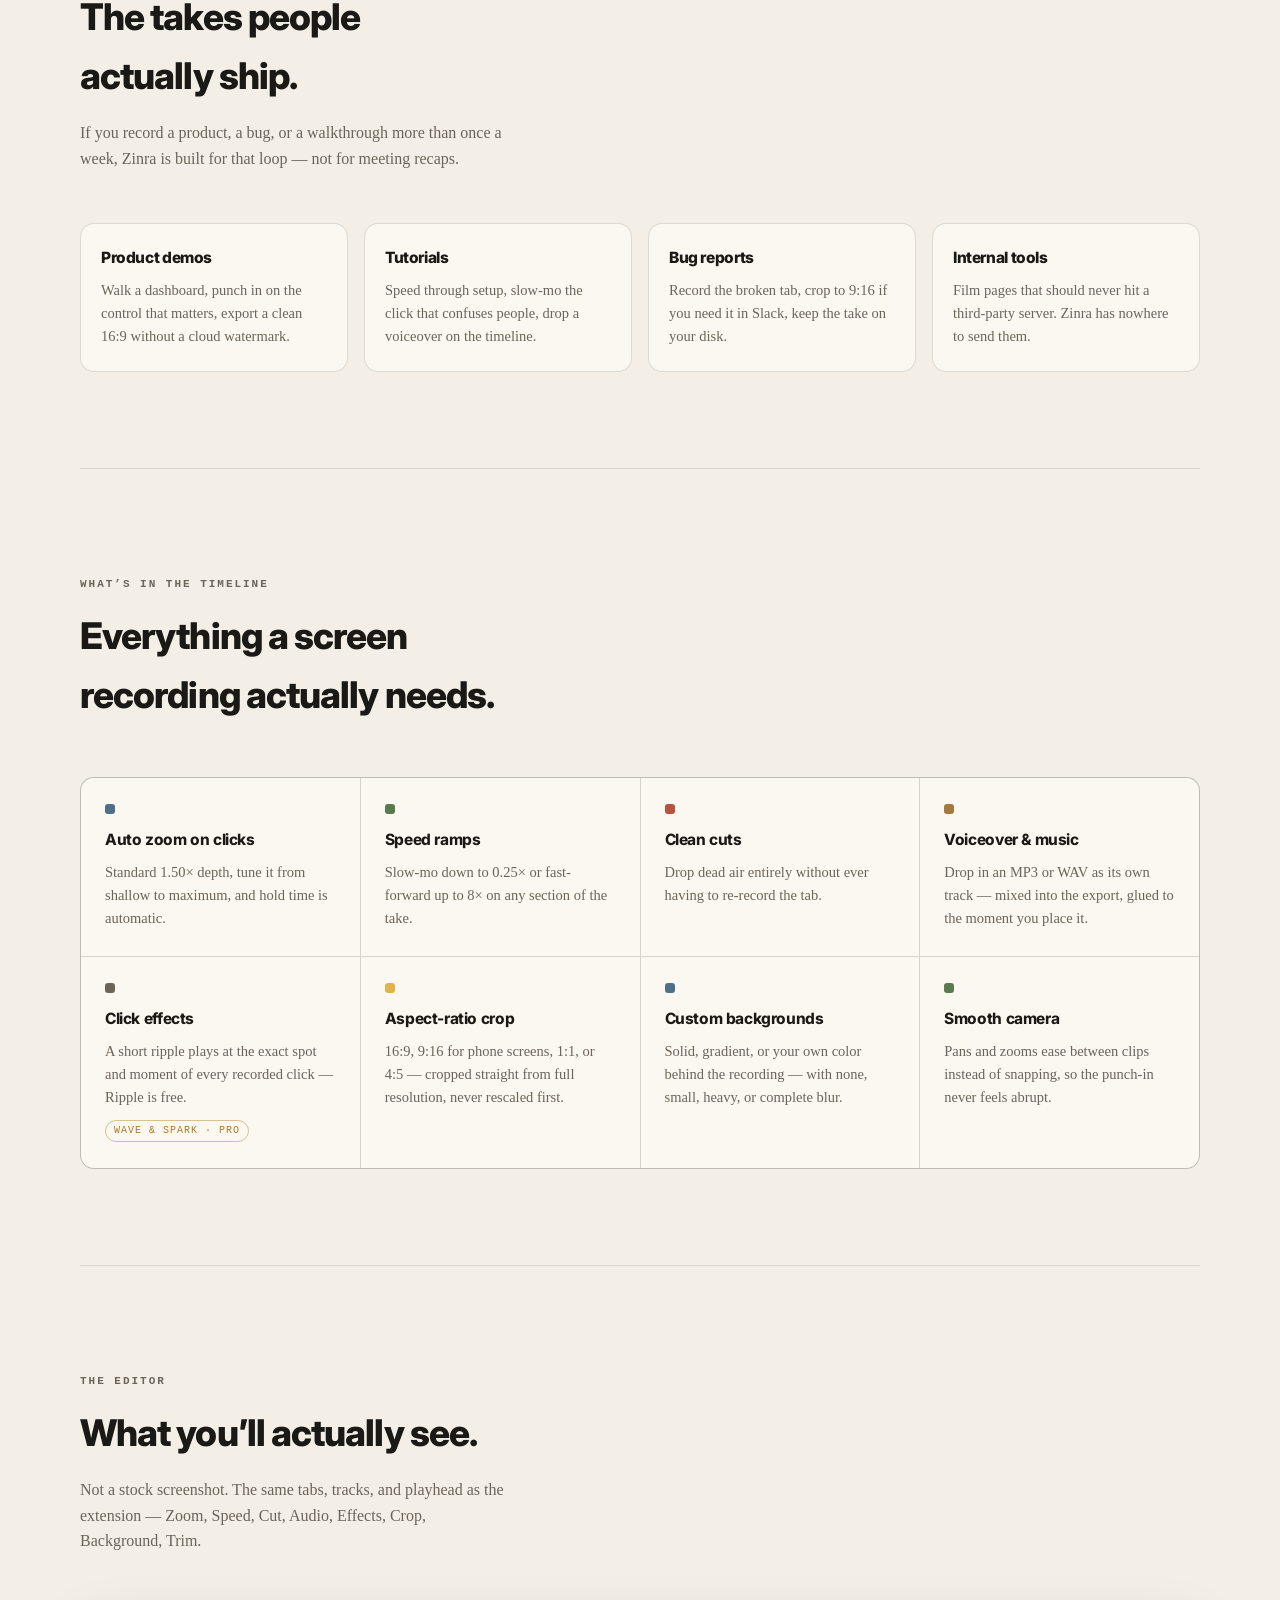
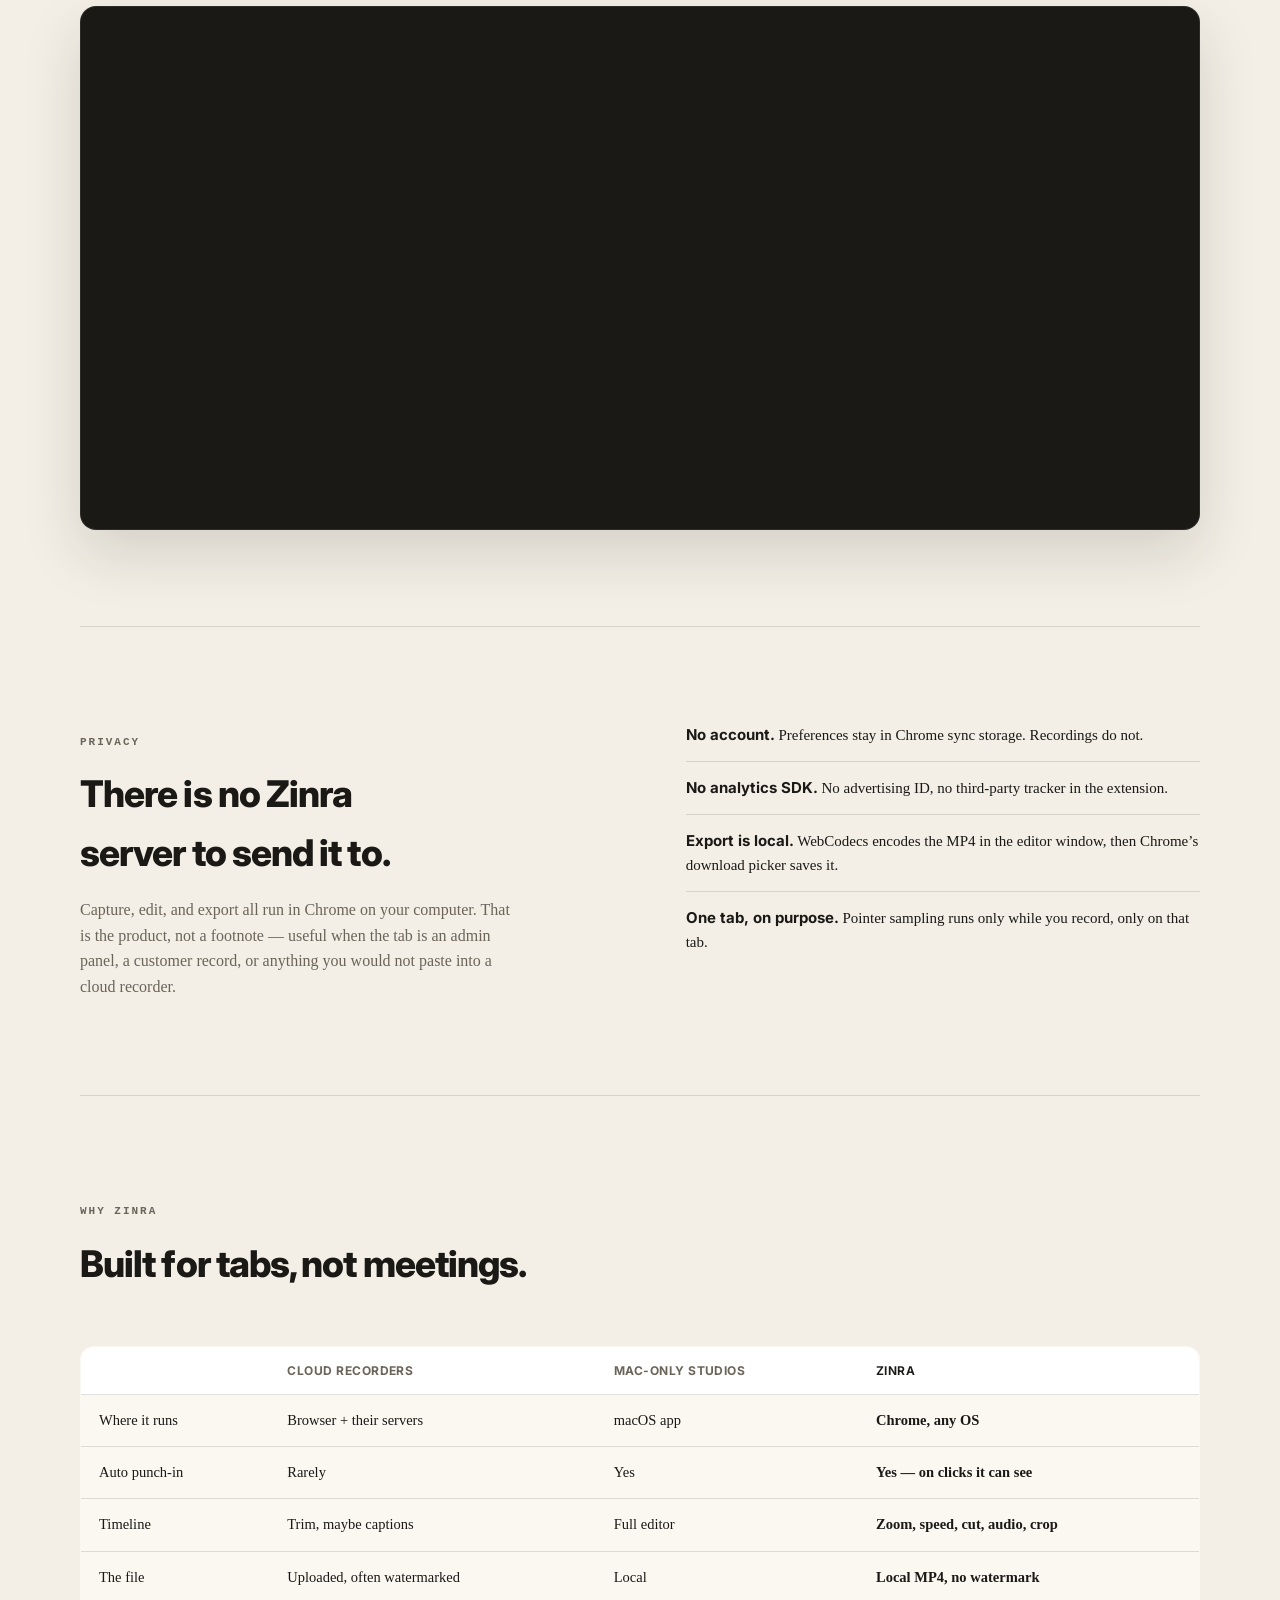
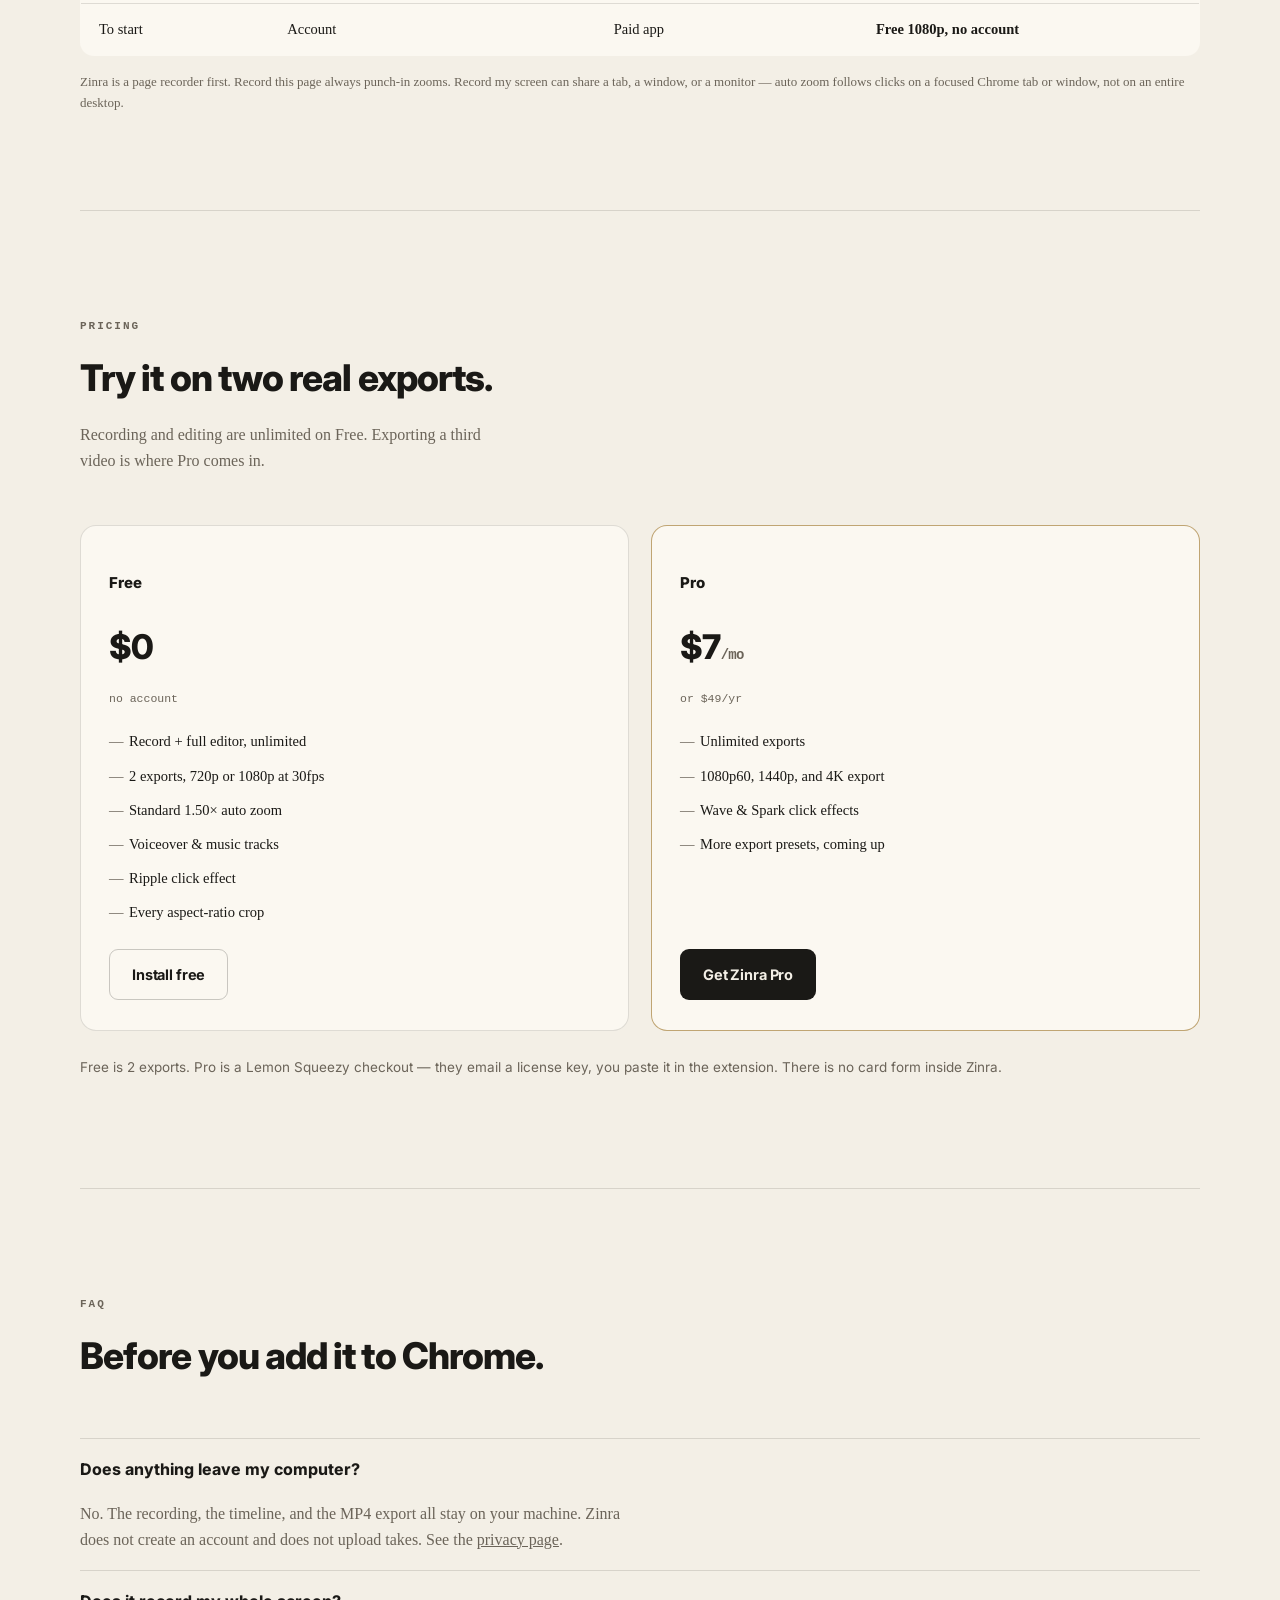
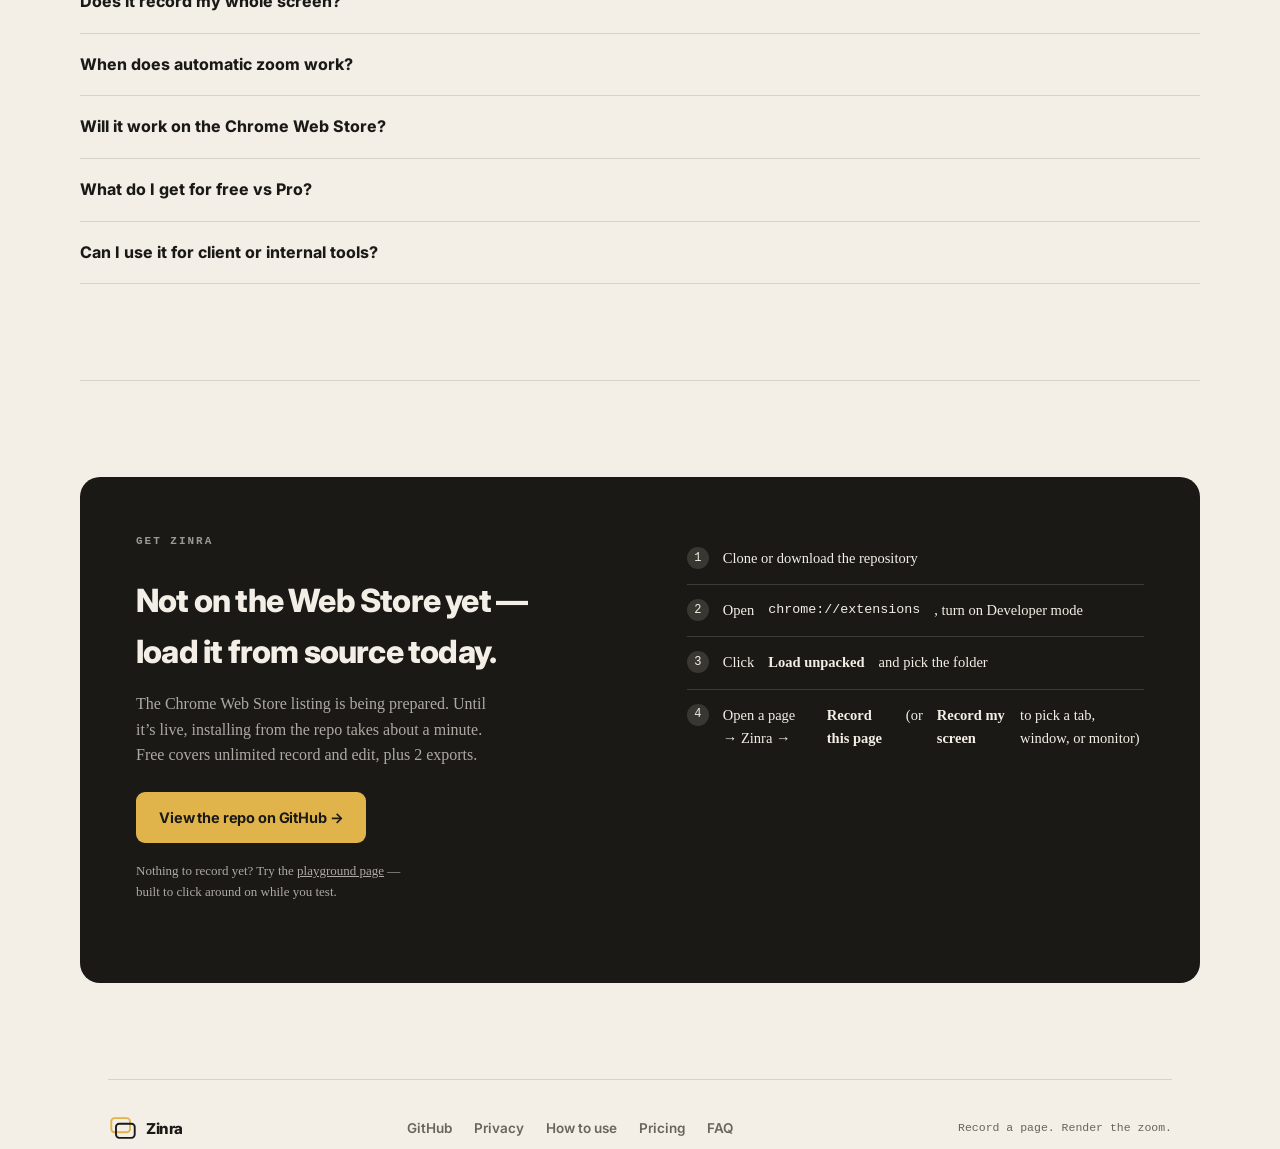
==== commit 3d3e240f: "Replace the fake hero/editor mockups with real Zinra recordings Both the hero's "punching in" demo a" ====
--- a/index.html
+++ b/index.html
@@ -324,47 +324,11 @@
   }
   .demo-viewport {
     position: relative;
-    aspect-ratio: 16 / 10.4;
+    aspect-ratio: 16 / 9;
     overflow: hidden;
-    background: #e8ecef;
-  }
-  .demo-page {
-    position: absolute;
-    inset: 0;
-    display: grid;
-    grid-template-columns: 92px 1fr;
-    transition: transform 1.15s cubic-bezier(0.65, 0, 0.24, 1);
-    transform-origin: 50% 50%;
-    will-change: transform;
-  }
-  .demo-side { background: #d5dee4; padding: 16px 12px; display: flex; flex-direction: column; gap: 10px; }
-  .demo-side-item { height: 8px; border-radius: 4px; background: #b7c3cc; }
-  .demo-side-item.active { background: var(--steel); width: 70%; }
-  .demo-main { padding: 18px 22px; background: #f4f6f8; color: #2a3138; font-family: var(--sans); }
-  .demo-kicker { font-size: 10px; letter-spacing: 0.14em; text-transform: uppercase; color: #7b8791; margin: 0 0 6px; font-weight: 700; }
-  .demo-h { font-size: 15px; font-weight: 800; margin: 0 0 14px; letter-spacing: -0.03em; }
-  .demo-cards { display: grid; grid-template-columns: repeat(3, 1fr); gap: 10px; margin-bottom: 16px; }
-  .demo-card {
-    background: #fff;
-    border: 1px solid #dfe4e8;
-    border-radius: 8px;
-    padding: 10px;
-  }
-  .demo-card em { display: block; font-style: normal; font-size: 9px; color: #8a949c; letter-spacing: 0.04em; text-transform: uppercase; }
-  .demo-card b { display: block; font-size: 13px; margin-top: 4px; }
-  .demo-row { height: 8px; border-radius: 4px; background: #dfe4e8; margin-bottom: 8px; }
-  .demo-row:nth-child(3) { width: 78%; }
-  .demo-cta-btn {
-    appearance: none;
-    border: 0;
-    margin-top: 14px;
-    padding: 9px 16px;
-    border-radius: 7px;
-    background: var(--steel);
-    color: #fff;
-    font: 700 12px var(--sans);
-    box-shadow: 0 8px 18px rgba(79, 111, 137, 0.35);
-  }
+    background: #0a0a0a;
+  }
+  .demo-video { display: block; width: 100%; height: 100%; object-fit: cover; }
   .demo-hud {
     position: absolute;
     top: 10px;
@@ -385,31 +349,6 @@
     background: var(--clay);
     display: block;
     animation: pulse 1.4s ease-in-out infinite;
-  }
-  .demo-cursor {
-    position: absolute;
-    width: 16px;
-    height: 16px;
-    left: 72%;
-    top: 30%;
-    pointer-events: none;
-    transition: left 1.05s cubic-bezier(0.5, 0, 0.2, 1), top 1.05s cubic-bezier(0.5, 0, 0.2, 1), opacity 0.4s ease;
-    filter: drop-shadow(0 2px 4px rgba(0, 0, 0, 0.35));
-    z-index: 5;
-  }
-  .demo-cursor svg { display: block; }
-  .demo-ripple {
-    position: absolute;
-    inset: -14px;
-    border-radius: 50%;
-    border: 2px solid var(--accent-fill);
-    opacity: 0;
-    transform: scale(0.4);
-  }
-  .demo-cursor.clicked .demo-ripple { animation: ripple 0.55s ease-out; }
-  @keyframes ripple {
-    0% { opacity: 0.9; transform: scale(0.4); }
-    100% { opacity: 0; transform: scale(1.9); }
   }
   .demo-caption {
     display: flex;
@@ -525,125 +464,7 @@
     border: 1px solid rgba(255, 255, 255, 0.08);
     color: #f3efe6;
   }
-  .es-top {
-    display: flex;
-    align-items: center;
-    justify-content: space-between;
-    gap: 12px;
-    padding: 10px 14px;
-    background: rgba(0, 0, 0, 0.28);
-    border-bottom: 1px solid rgba(255, 255, 255, 0.08);
-  }
-  .es-brand { display: flex; align-items: center; gap: 8px; font-family: var(--sans); font-weight: 800; font-size: 13px; }
-  .es-time {
-    font-family: var(--mono);
-    font-size: 11px;
-    color: var(--accent-fill);
-    background: #11100e;
-    border: 1px solid rgba(255,255,255,0.1);
-    border-radius: 999px;
-    padding: 4px 10px;
-  }
-  .es-export {
-    font-family: var(--sans);
-    font-size: 11px;
-    font-weight: 700;
-    background: var(--accent-fill);
-    color: #1a1916;
-    border-radius: 7px;
-    padding: 6px 10px;
-  }
-  .es-body { display: grid; grid-template-columns: 168px 1fr; min-height: 280px; }
-  @media (max-width: 700px) { .es-body { grid-template-columns: 1fr; } .es-side { display: none; } }
-  .es-side {
-    border-right: 1px solid rgba(255,255,255,0.08);
-    background: #211f1b;
-    padding: 12px;
-  }
-  .es-tabs { display: grid; grid-template-columns: repeat(4, 1fr); gap: 4px; margin-bottom: 14px; }
-  .es-tab {
-    font-family: var(--sans);
-    font-size: 9px;
-    font-weight: 700;
-    color: #9a9386;
-    text-align: center;
-    padding: 7px 2px;
-    border-radius: 7px;
-  }
-  .es-tab.on { background: #35322c; color: #f3efe6; }
-  .es-kicker { font-family: var(--mono); font-size: 9px; letter-spacing: 0.14em; color: var(--accent-fill); text-transform: uppercase; margin: 0 0 8px; }
-  .es-copy { margin: 0; font-size: 11.5px; color: #9a9386; line-height: 1.45; }
-  .es-stage {
-    position: relative;
-    padding: 18px;
-    background:
-      radial-gradient(circle at 50% 40%, rgba(91, 124, 153, 0.14), transparent 48%),
-      #171613;
-    display: grid;
-    place-items: center;
-  }
-  .es-preview {
-    width: min(100%, 420px);
-    aspect-ratio: 16 / 9;
-    border-radius: 10px;
-    overflow: hidden;
-    background: #e8ecef;
-    box-shadow: 0 18px 40px rgba(0,0,0,0.45), 0 0 0 1px rgba(255,255,255,0.08);
-    position: relative;
-  }
-  .es-preview .demo-page { transform: scale(1.55); transform-origin: 78% 72%; }
-  .es-corners {
-    position: absolute;
-    inset: 10px;
-    pointer-events: none;
-    background:
-      linear-gradient(#e0b44a, #e0b44a) top left / 14px 1.5px no-repeat,
-      linear-gradient(#e0b44a, #e0b44a) top left / 1.5px 14px no-repeat,
-      linear-gradient(#e0b44a, #e0b44a) top right / 14px 1.5px no-repeat,
-      linear-gradient(#e0b44a, #e0b44a) top right / 1.5px 14px no-repeat,
-      linear-gradient(#e0b44a, #e0b44a) bottom left / 14px 1.5px no-repeat,
-      linear-gradient(#e0b44a, #e0b44a) bottom left / 1.5px 14px no-repeat,
-      linear-gradient(#e0b44a, #e0b44a) bottom right / 14px 1.5px no-repeat,
-      linear-gradient(#e0b44a, #e0b44a) bottom right / 1.5px 14px no-repeat;
-    opacity: 0.7;
-  }
-  .es-timeline {
-    border-top: 1px solid rgba(255,255,255,0.08);
-    background: #1a1916;
-    padding: 12px 14px 16px;
-  }
-  .em-tracks { display: flex; flex-direction: column; gap: 7px; position: relative; }
-  .em-track { display: flex; align-items: center; gap: 10px; }
-  .em-track-label { width: 52px; font-family: var(--mono); font-size: 9.5px; color: #a39c8d; text-transform: uppercase; letter-spacing: 0.08em; }
-  .em-lane { flex: 1; height: 26px; background: #2c2a25; border-radius: 6px; position: relative; }
-  .em-clip { position: absolute; top: 3px; height: 20px; border-radius: 5px; }
-  .playhead {
-    position: absolute;
-    top: 0;
-    bottom: 0;
-    left: 18%;
-    width: 2px;
-    background: var(--accent-fill);
-    pointer-events: none;
-    animation: scrub 6.4s linear infinite;
-    z-index: 2;
-  }
-  .playhead::before {
-    content: "";
-    position: absolute;
-    top: -2px;
-    left: 50%;
-    width: 8px;
-    height: 8px;
-    transform: translateX(-50%);
-    background: var(--accent-fill);
-    clip-path: polygon(50% 100%, 0 0, 100% 0);
-  }
-  @keyframes scrub {
-    0% { left: 4%; }
-    100% { left: 92%; }
-  }
-  .em-caption { margin: 14px 2px 0; font-family: var(--mono); font-size: 11.5px; color: #a39c8d; }
+  .editor-shot-video { display: block; width: 100%; aspect-ratio: 1920 / 896; object-fit: cover; }
 
   /* ===== Privacy band ===== */
   .privacy-band {
@@ -849,37 +670,12 @@
           <span class="demo-url">app.example.com/reports</span>
         </div>
         <div class="demo-viewport">
-          <div class="demo-hud" aria-hidden="true"><i></i> REC 00:08</div>
-          <div class="demo-page" id="demoPage">
-            <div class="demo-side">
-              <div class="demo-side-item"></div>
-              <div class="demo-side-item active"></div>
-              <div class="demo-side-item"></div>
-              <div class="demo-side-item"></div>
-              <div class="demo-side-item"></div>
-            </div>
-            <div class="demo-main">
-              <p class="demo-kicker">Pipeline</p>
-              <p class="demo-h">Q3 revenue report</p>
-              <div class="demo-cards">
-                <div class="demo-card"><em>Closed</em><b>$184k</b></div>
-                <div class="demo-card"><em>Open</em><b>$92k</b></div>
-                <div class="demo-card"><em>At risk</em><b>4 deals</b></div>
-              </div>
-              <div class="demo-row"></div>
-              <div class="demo-row"></div>
-              <div class="demo-row"></div>
-              <button class="demo-cta-btn" id="demoTarget">Generate report</button>
-            </div>
-          </div>
-          <div class="demo-cursor" id="demoCursor">
-            <div class="demo-ripple"></div>
-            <svg width="16" height="16" viewBox="0 0 16 16"><path d="M1 1l5.2 12.8 2-5 5-2z" fill="#fff" stroke="#1a1916" stroke-width="1.1" stroke-linejoin="round"/></svg>
-          </div>
+          <div class="demo-hud" aria-hidden="true"><i></i> REC</div>
+          <video class="demo-video" src="media/zoom-demo.mp4" autoplay muted loop playsinline aria-hidden="true"></video>
         </div>
       </div>
       <div class="demo-caption">
-        <span><span class="live-dot"></span>Recording this tab</span>
+        <span><span class="live-dot"></span>Recorded with Zinra</span>
         <span>This is what punching in looks like</span>
       </div>
     </div>
@@ -1044,73 +840,8 @@
       <h2>What you’ll actually see.</h2>
       <p class="lede">Not a stock screenshot. The same tabs, tracks, and playhead as the extension — Zoom, Speed, Cut, Audio, Effects, Crop, Background, Trim.</p>
     </div>
-    <div class="editor-shot" aria-hidden="true">
-      <div class="es-top">
-        <div class="es-brand">
-          <svg width="18" height="18" viewBox="0 0 32 32" fill="none">
-            <rect x="3.5" y="5.5" width="20" height="15" rx="3.5" stroke="#e0b44a" stroke-width="2"/>
-            <rect x="8.5" y="11.5" width="20" height="15" rx="3.5" stroke="#f3efe6" stroke-width="2"/>
-          </svg>
-          Zinra
-        </div>
-        <span class="es-time">00:08.40 / 01:12.00</span>
-        <span class="es-export">Export · 1080p</span>
-      </div>
-      <div class="es-body">
-        <aside class="es-side">
-          <div class="es-tabs">
-            <span class="es-tab on">Zoom</span>
-            <span class="es-tab">Speed</span>
-            <span class="es-tab">Cut</span>
-            <span class="es-tab">Audio</span>
-          </div>
-          <p class="es-kicker">Segment</p>
-          <p class="es-copy">Standard 1.50× on this click. Follow the mouse while zoomed. Save after you edit.</p>
-        </aside>
-        <div class="es-stage">
-          <div class="es-preview">
-            <div class="demo-page">
-              <div class="demo-side">
-                <div class="demo-side-item"></div>
-                <div class="demo-side-item active"></div>
-                <div class="demo-side-item"></div>
-              </div>
-              <div class="demo-main">
-                <p class="demo-kicker">Pipeline</p>
-                <p class="demo-h">Q3 revenue report</p>
-                <button class="demo-cta-btn">Generate report</button>
-              </div>
-            </div>
-            <div class="es-corners"></div>
-          </div>
-        </div>
-      </div>
-      <div class="es-timeline">
-        <div class="em-tracks">
-          <span class="playhead"></span>
-          <div class="em-track">
-            <span class="em-track-label">Video</span>
-            <div class="em-lane"><div class="em-clip" style="left:0;width:100%;background:linear-gradient(90deg,#2a3142,#3a4458);"></div></div>
-          </div>
-          <div class="em-track">
-            <span class="em-track-label">Zoom</span>
-            <div class="em-lane"><div class="em-clip" style="left:14%;width:22%;background:var(--steel);"></div><div class="em-clip" style="left:58%;width:16%;background:var(--steel);"></div></div>
-          </div>
-          <div class="em-track">
-            <span class="em-track-label">Speed</span>
-            <div class="em-lane"><div class="em-clip" style="left:40%;width:14%;background:var(--leaf);"></div></div>
-          </div>
-          <div class="em-track">
-            <span class="em-track-label">Cut</span>
-            <div class="em-lane"><div class="em-clip" style="left:76%;width:9%;background:var(--clay);"></div></div>
-          </div>
-          <div class="em-track">
-            <span class="em-track-label">Audio</span>
-            <div class="em-lane"><div class="em-clip" style="left:4%;width:60%;background:var(--bronze);"></div></div>
-          </div>
-        </div>
-        <p class="em-caption">The actual tracks in Zinra’s timeline.</p>
-      </div>
+    <div class="editor-shot">
+      <video class="editor-shot-video" src="media/editor-demo.mp4" autoplay muted loop playsinline aria-hidden="true"></video>
     </div>
   </section>
 
@@ -1213,7 +944,7 @@
           <li>Wave &amp; Spark click effects</li>
           <li>More export presets, coming up</li>
         </ul>
-        <a class="btn primary" href="https://zinrastudio.lemonsqueezy.com/checkout/buy/cdd0e3e2-4aff-4205-ba10-fe7e80917d15" target="_blank" rel="noopener">Get Zinra Pro</a>
+        <a class="btn primary" href="https://zinrastudio.lemonsqueezy.com/checkout/buy/835ba522-81e3-4487-9549-def8dd233e84" target="_blank" rel="noopener">Get Zinra Pro</a>
       </div>
     </div>
     <p class="pricing-fine">Free is 2 exports. Pro is a Lemon Squeezy checkout — they email a license key, you paste it in the extension. There is no card form inside Zinra.</p>
@@ -1334,59 +1065,6 @@
       });
     }
 
-    var page = document.getElementById("demoPage");
-    var cursor = document.getElementById("demoCursor");
-    var target = document.getElementById("demoTarget");
-    var viewport = cursor && cursor.closest(".demo-viewport");
-    var reduced = window.matchMedia("(prefers-reduced-motion: reduce)").matches;
-    if (!page || !cursor || !target || !viewport) return;
-
-    function pointAt(el) {
-      var vr = viewport.getBoundingClientRect();
-      var er = el.getBoundingClientRect();
-      return {
-        xPct: ((er.left + er.width / 2 - vr.left) / vr.width) * 100,
-        yPct: ((er.top + er.height / 2 - vr.top) / vr.height) * 100
-      };
-    }
-
-    if (reduced) {
-      var p = pointAt(target);
-      page.style.transformOrigin = p.xPct + "% " + p.yPct + "%";
-      page.style.transform = "scale(1.7)";
-      cursor.style.opacity = "0";
-      return;
-    }
-
-    function cycle() {
-      cursor.style.opacity = "1";
-      cursor.style.left = "78%";
-      cursor.style.top = "26%";
-      cursor.classList.remove("clicked");
-      page.style.transform = "scale(1)";
-
-      requestAnimationFrame(function () {
-        var p = pointAt(target);
-        page.style.transformOrigin = p.xPct + "% " + p.yPct + "%";
-        cursor.style.left = p.xPct + "%";
-        cursor.style.top = p.yPct + "%";
-
-        setTimeout(function () { cursor.classList.add("clicked"); page.style.transform = "scale(1.75)"; }, 1050);
-        setTimeout(function () { cursor.style.opacity = "0"; }, 2400);
-        setTimeout(function () { page.style.transform = "scale(1)"; }, 3600);
-      });
-    }
-
-    var io = new IntersectionObserver(function (entries) {
-      entries.forEach(function (entry) {
-        if (entry.isIntersecting) {
-          cycle();
-          setInterval(cycle, 5200);
-          io.disconnect();
-        }
-      });
-    }, { threshold: 0.4 });
-    io.observe(viewport);
   })();
 </script>
 </body>
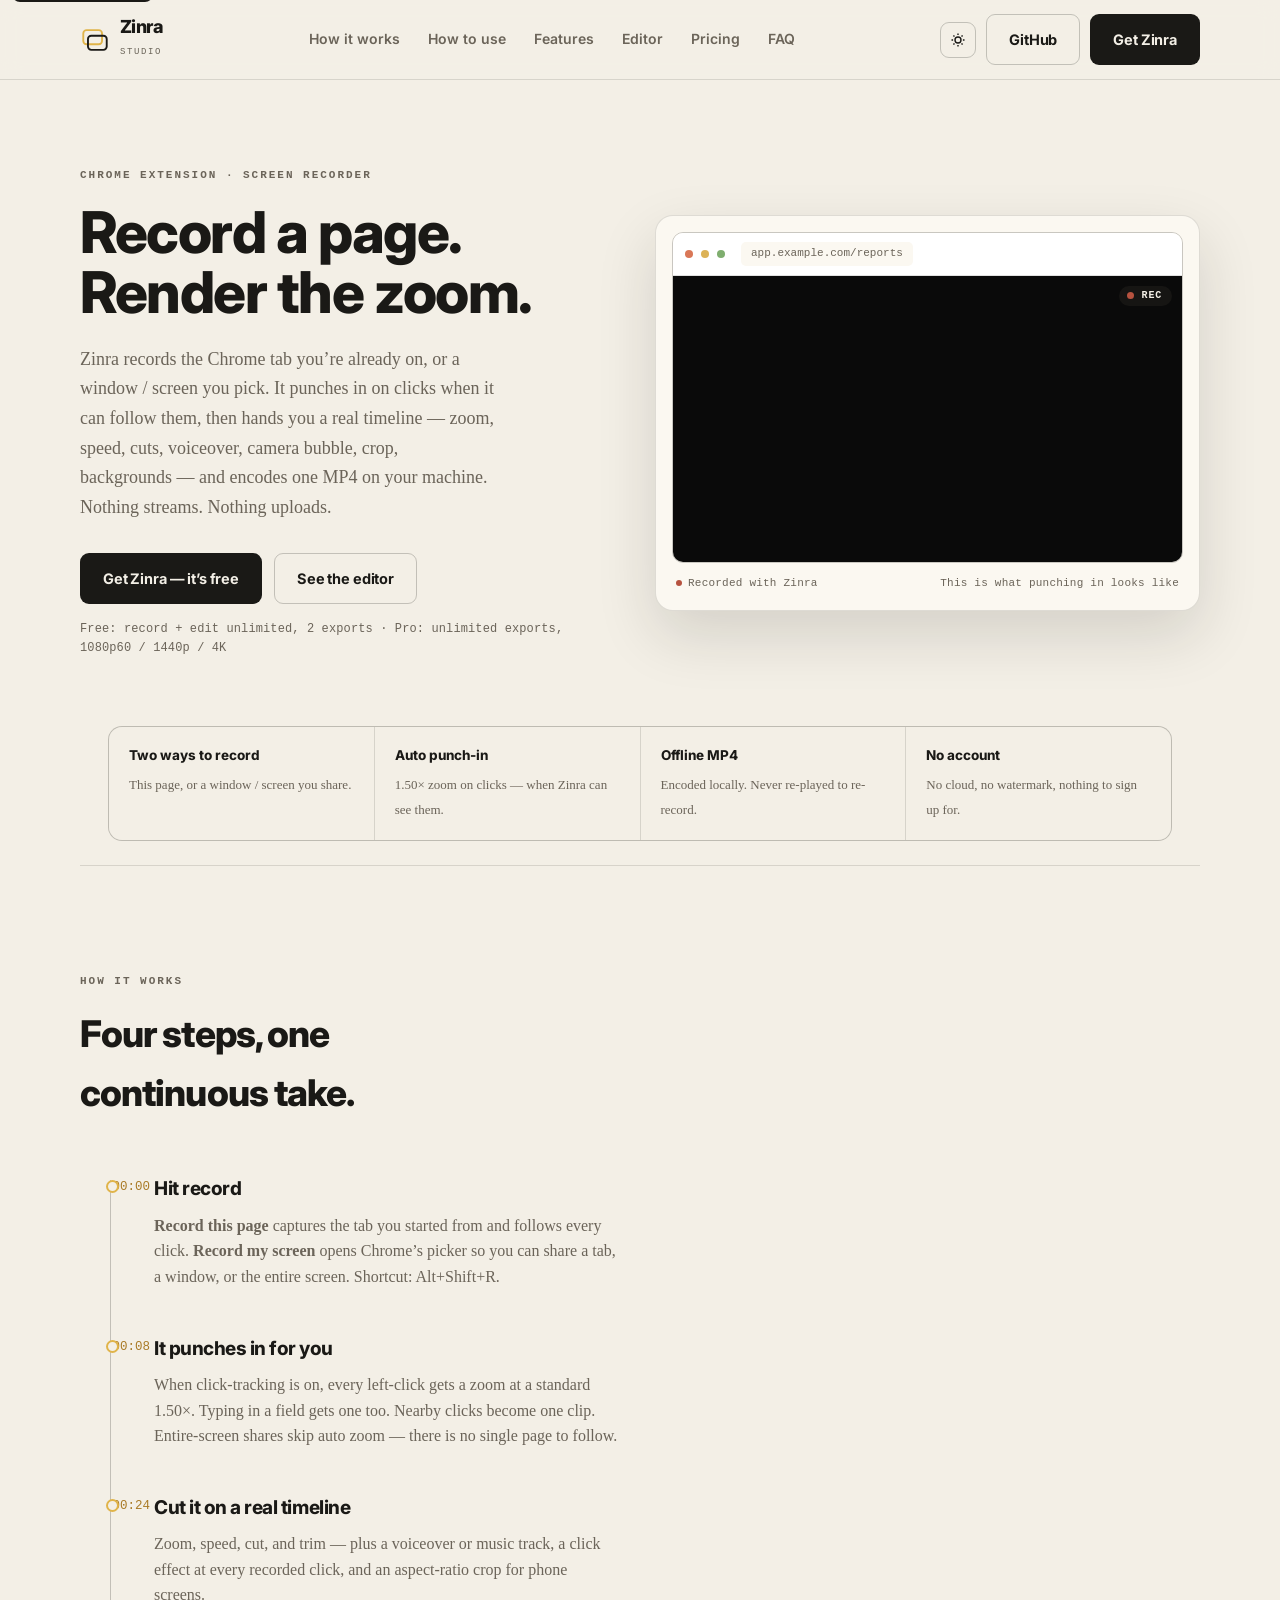
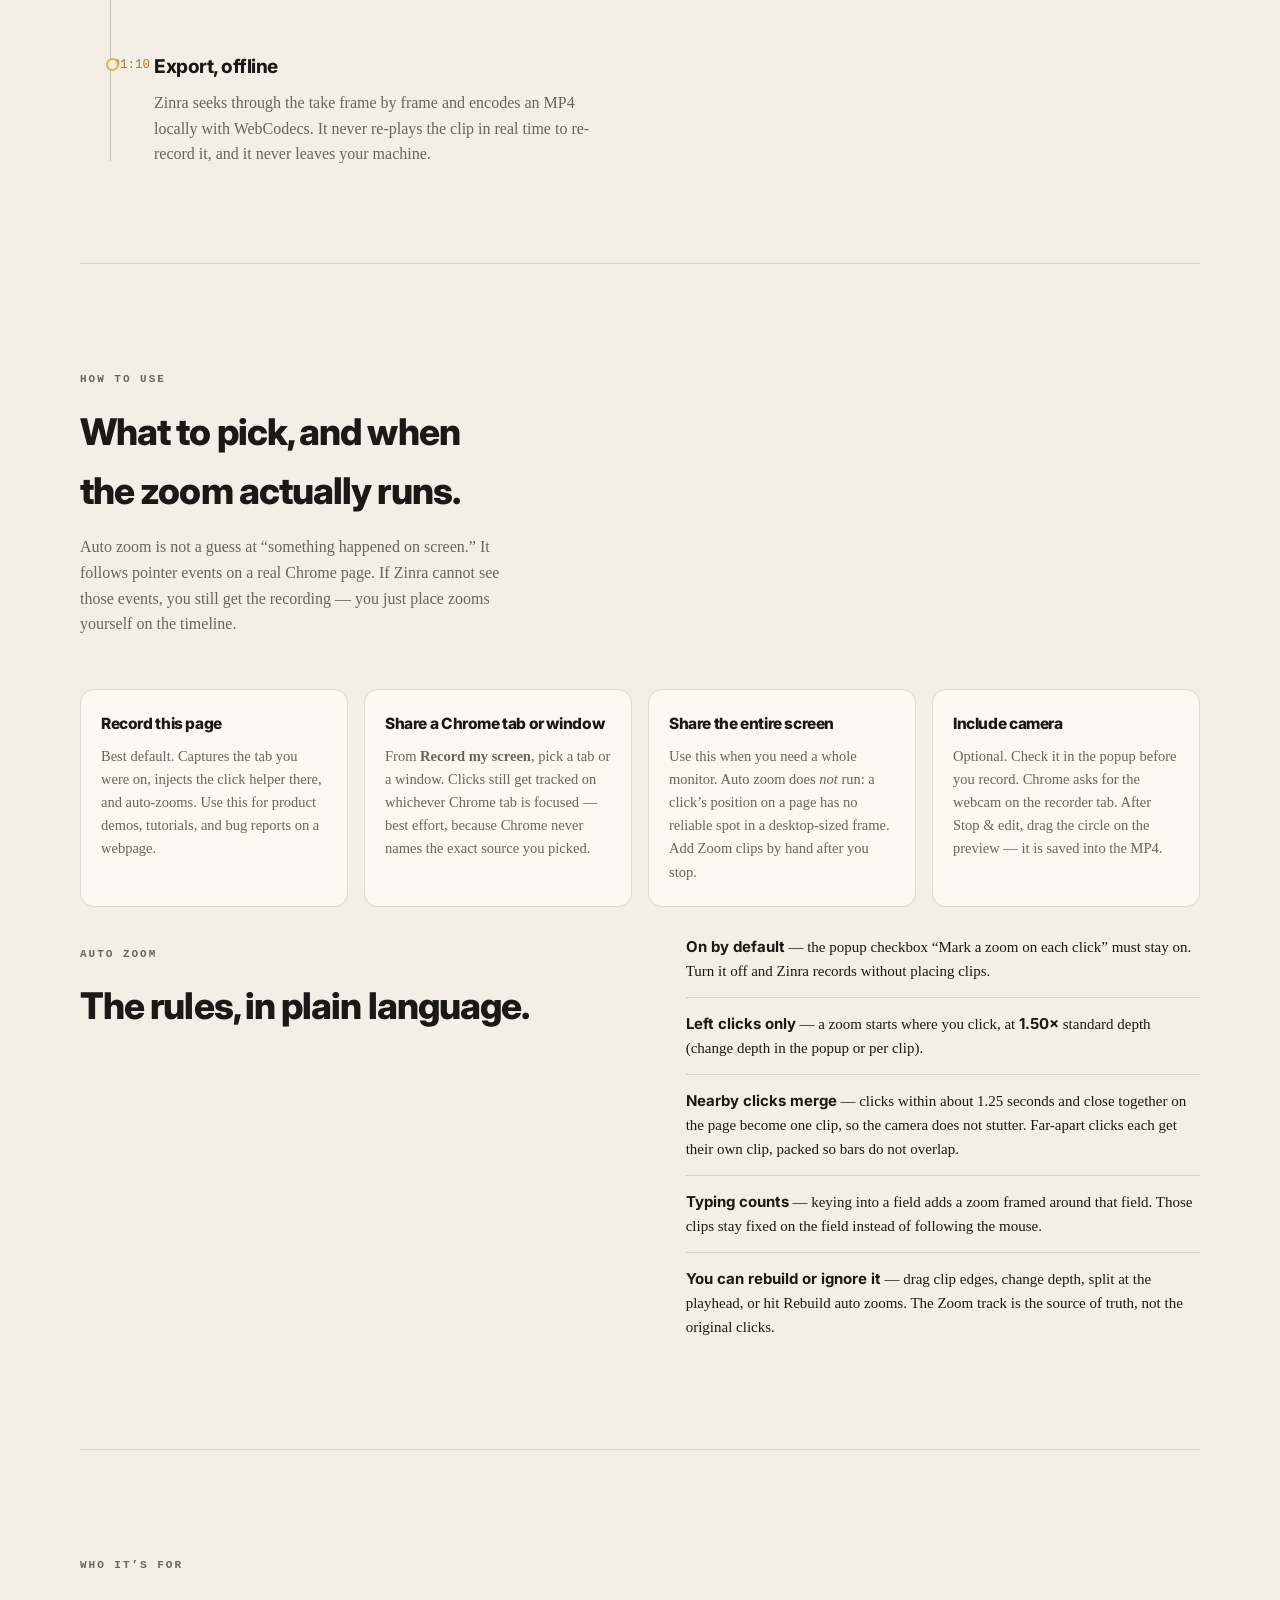
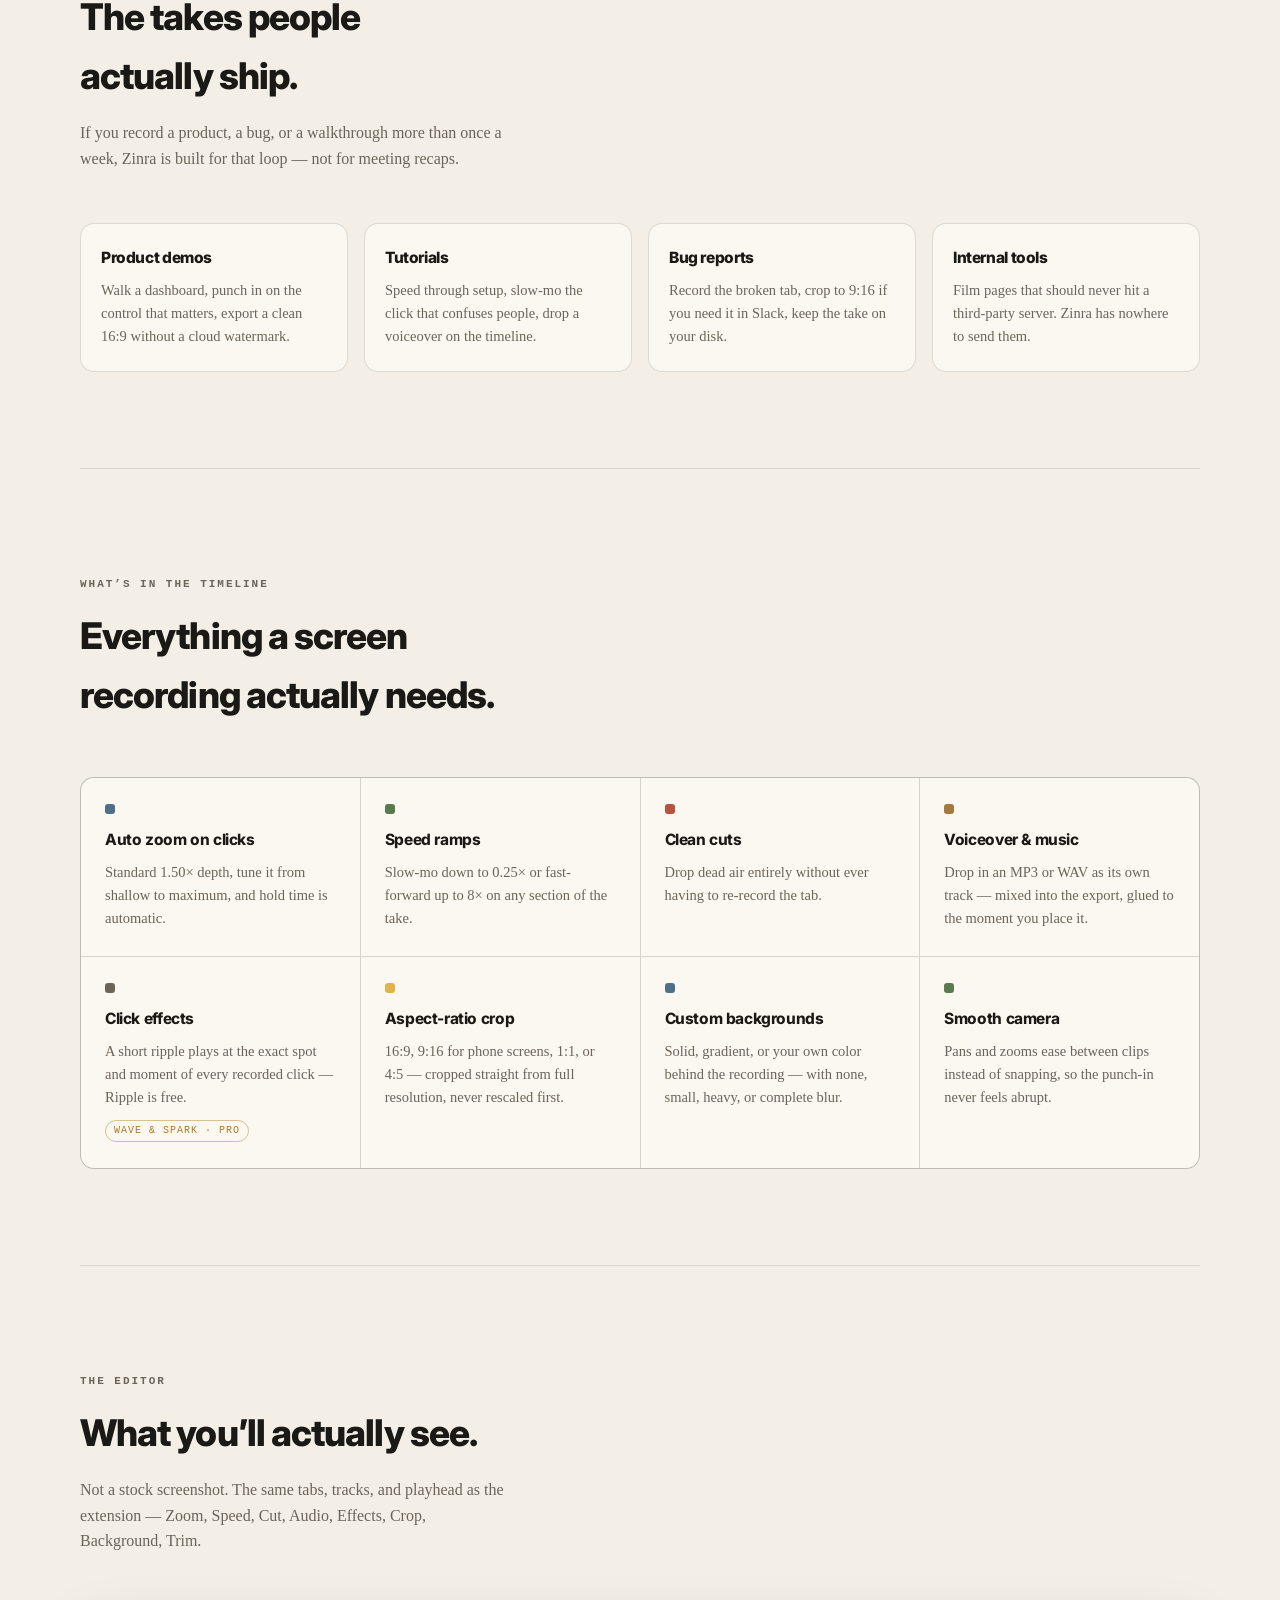
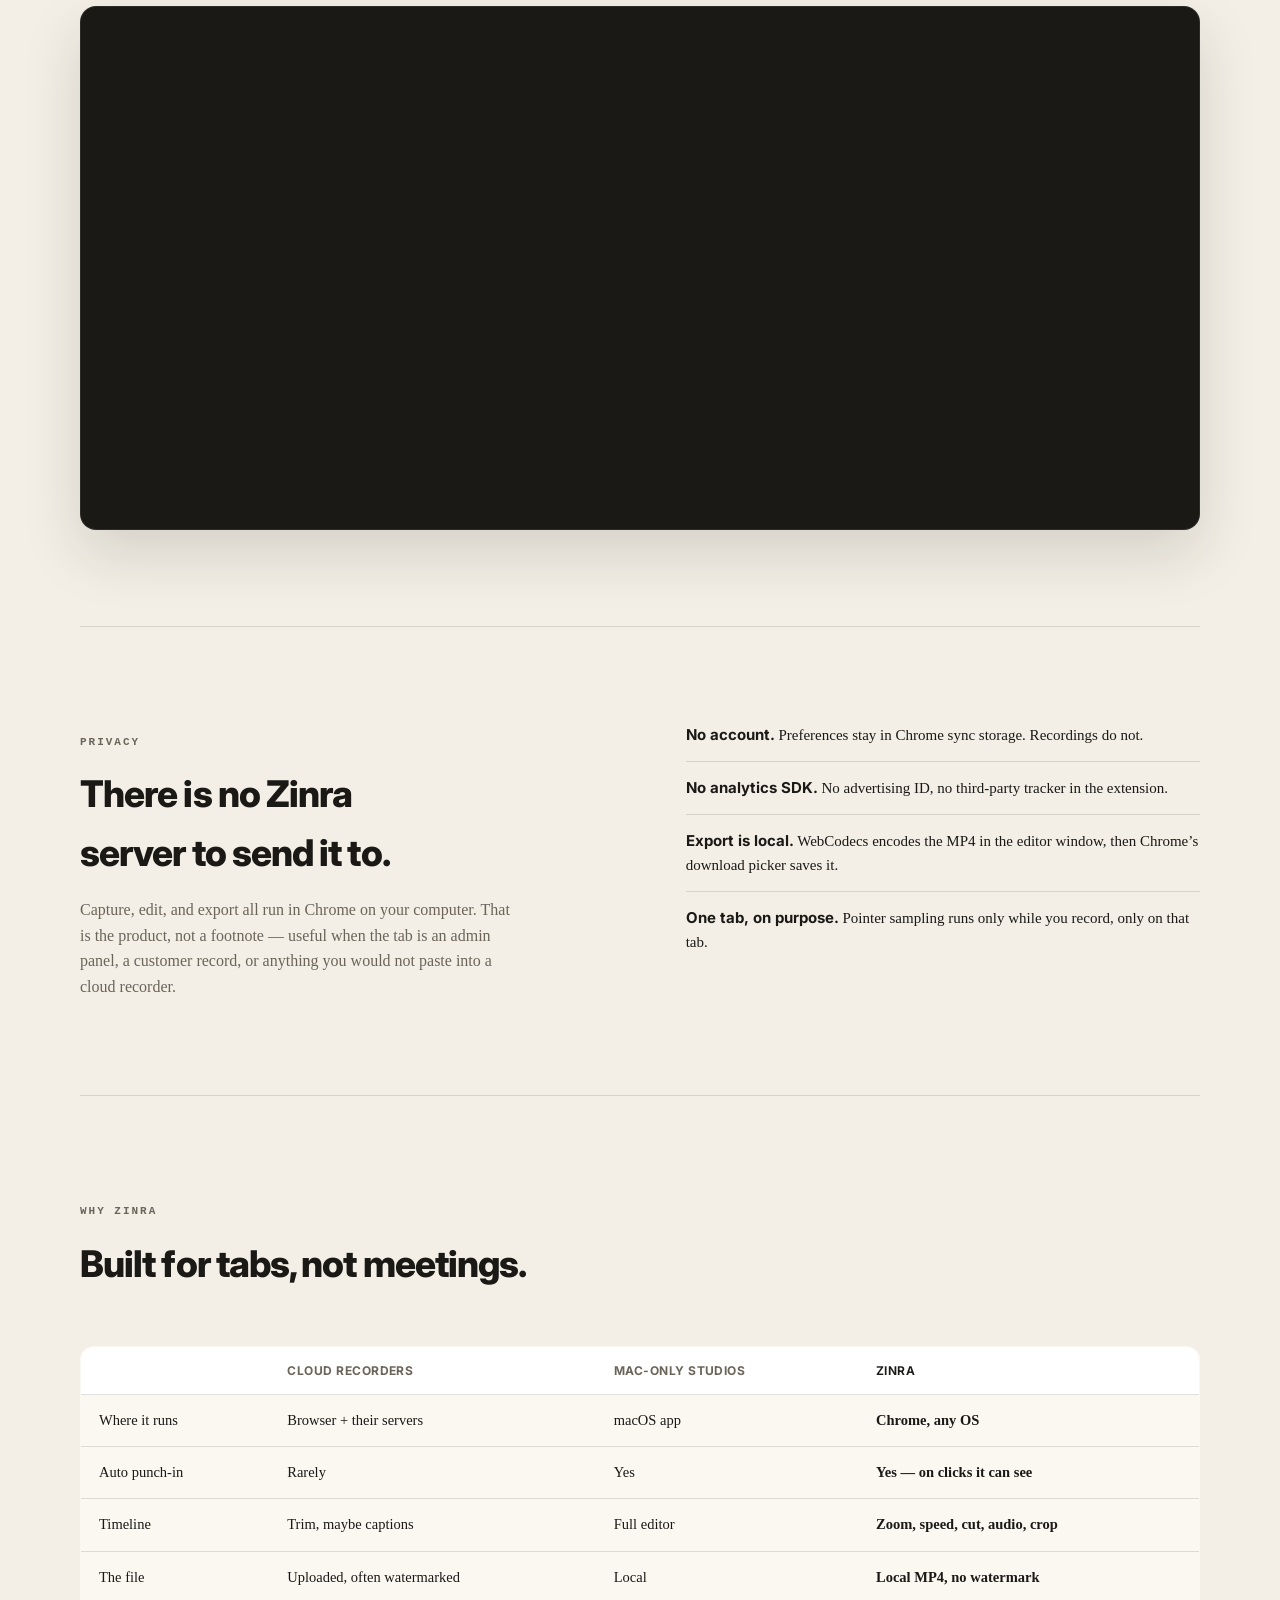
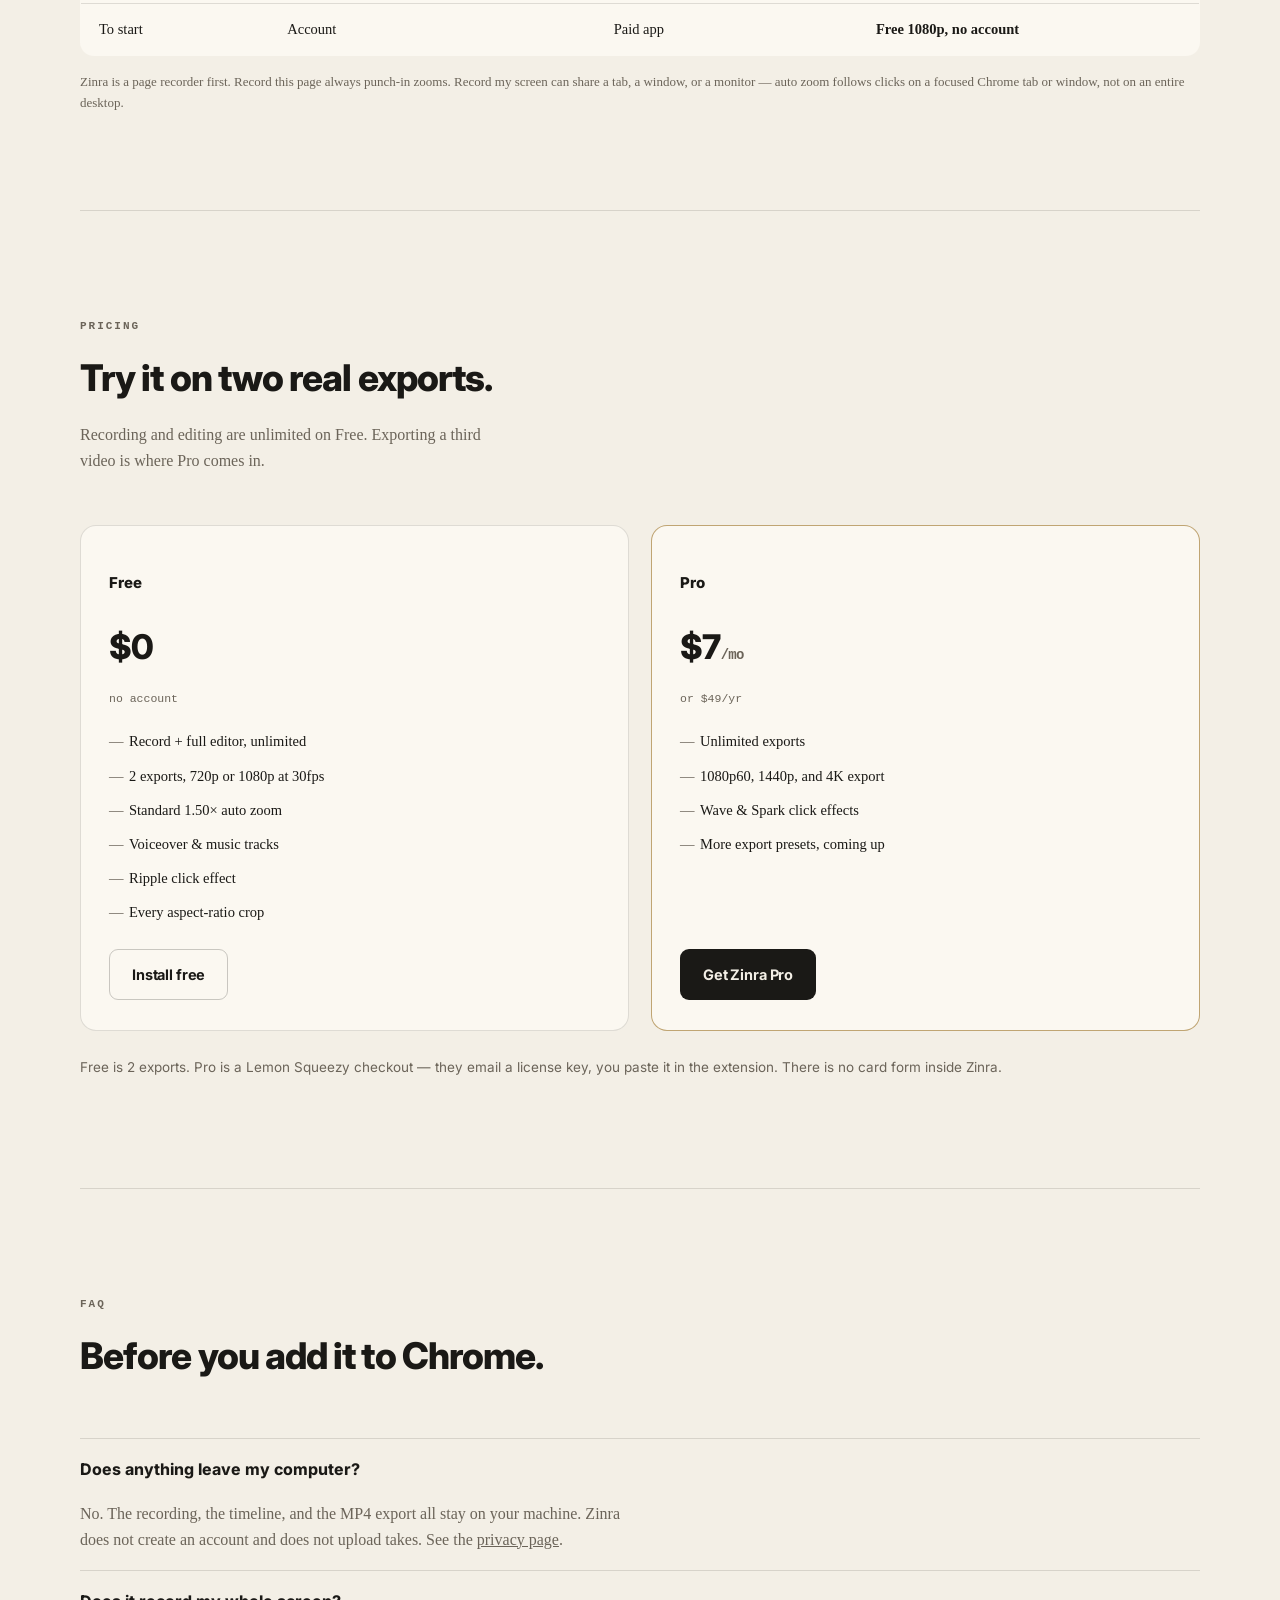
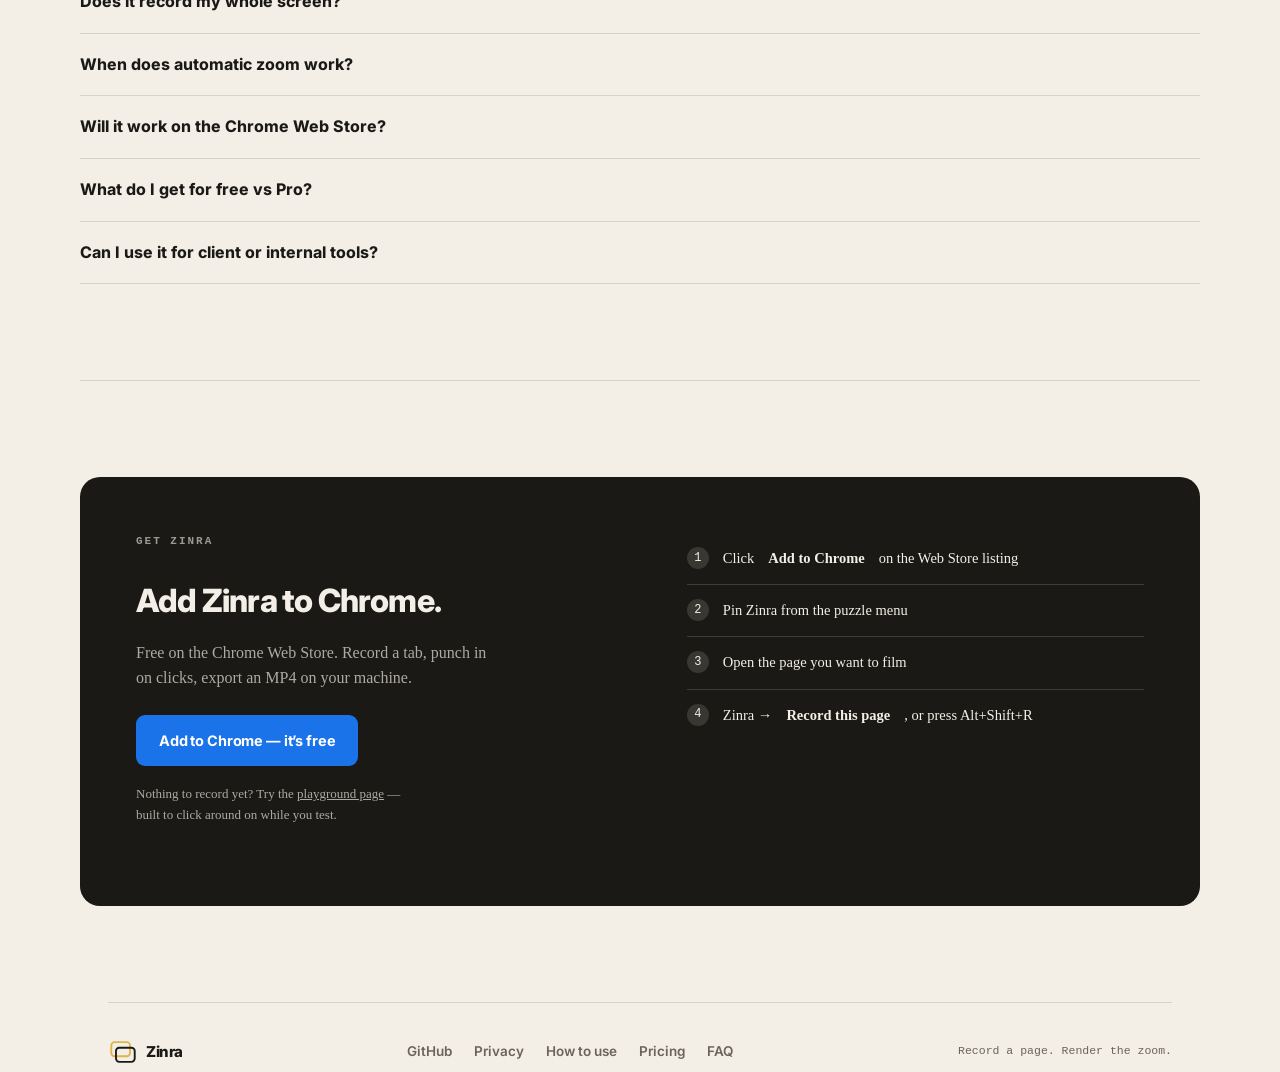
==== commit 405455f0: "Point Get Zinra buttons at the live Chrome Web Store listing The listing is approved. Wire STORE_URL" ====
--- a/index.html
+++ b/index.html
@@ -970,7 +970,7 @@
       </details>
       <details>
         <summary>Will it work on the Chrome Web Store?</summary>
-        <p>The listing is being prepared. Until it is live, load Zinra unpacked from the GitHub repo (about a minute). When the store URL is public, the buttons on this page will point there.</p>
+        <p>Yes — Zinra is live on the <a href="https://chromewebstore.google.com/detail/zinra/lmkjnccfkgnahhddjhcjhimicdacopga" target="_blank" rel="noopener">Chrome Web Store</a>. The Get Zinra buttons on this page open that listing. You can still load it unpacked from the GitHub repo if you want the latest source.</p>
       </details>
       <details>
         <summary>What do I get for free vs Pro?</summary>
@@ -1037,9 +1037,9 @@
 
 <script>
   (function () {
-    // When the Chrome Web Store listing is live, paste the URL here.
-    // Every Get Zinra / Add to Chrome button will point at it.
-    var STORE_URL = "";
+    // Live Chrome Web Store listing. Every Get Zinra / Add to Chrome button
+    // points here. Language is omitted so Chrome uses the visitor's locale.
+    var STORE_URL = "https://chromewebstore.google.com/detail/zinra/lmkjnccfkgnahhddjhcjhimicdacopga";
 
     if (STORE_URL) {
       document.documentElement.classList.add("is-store");
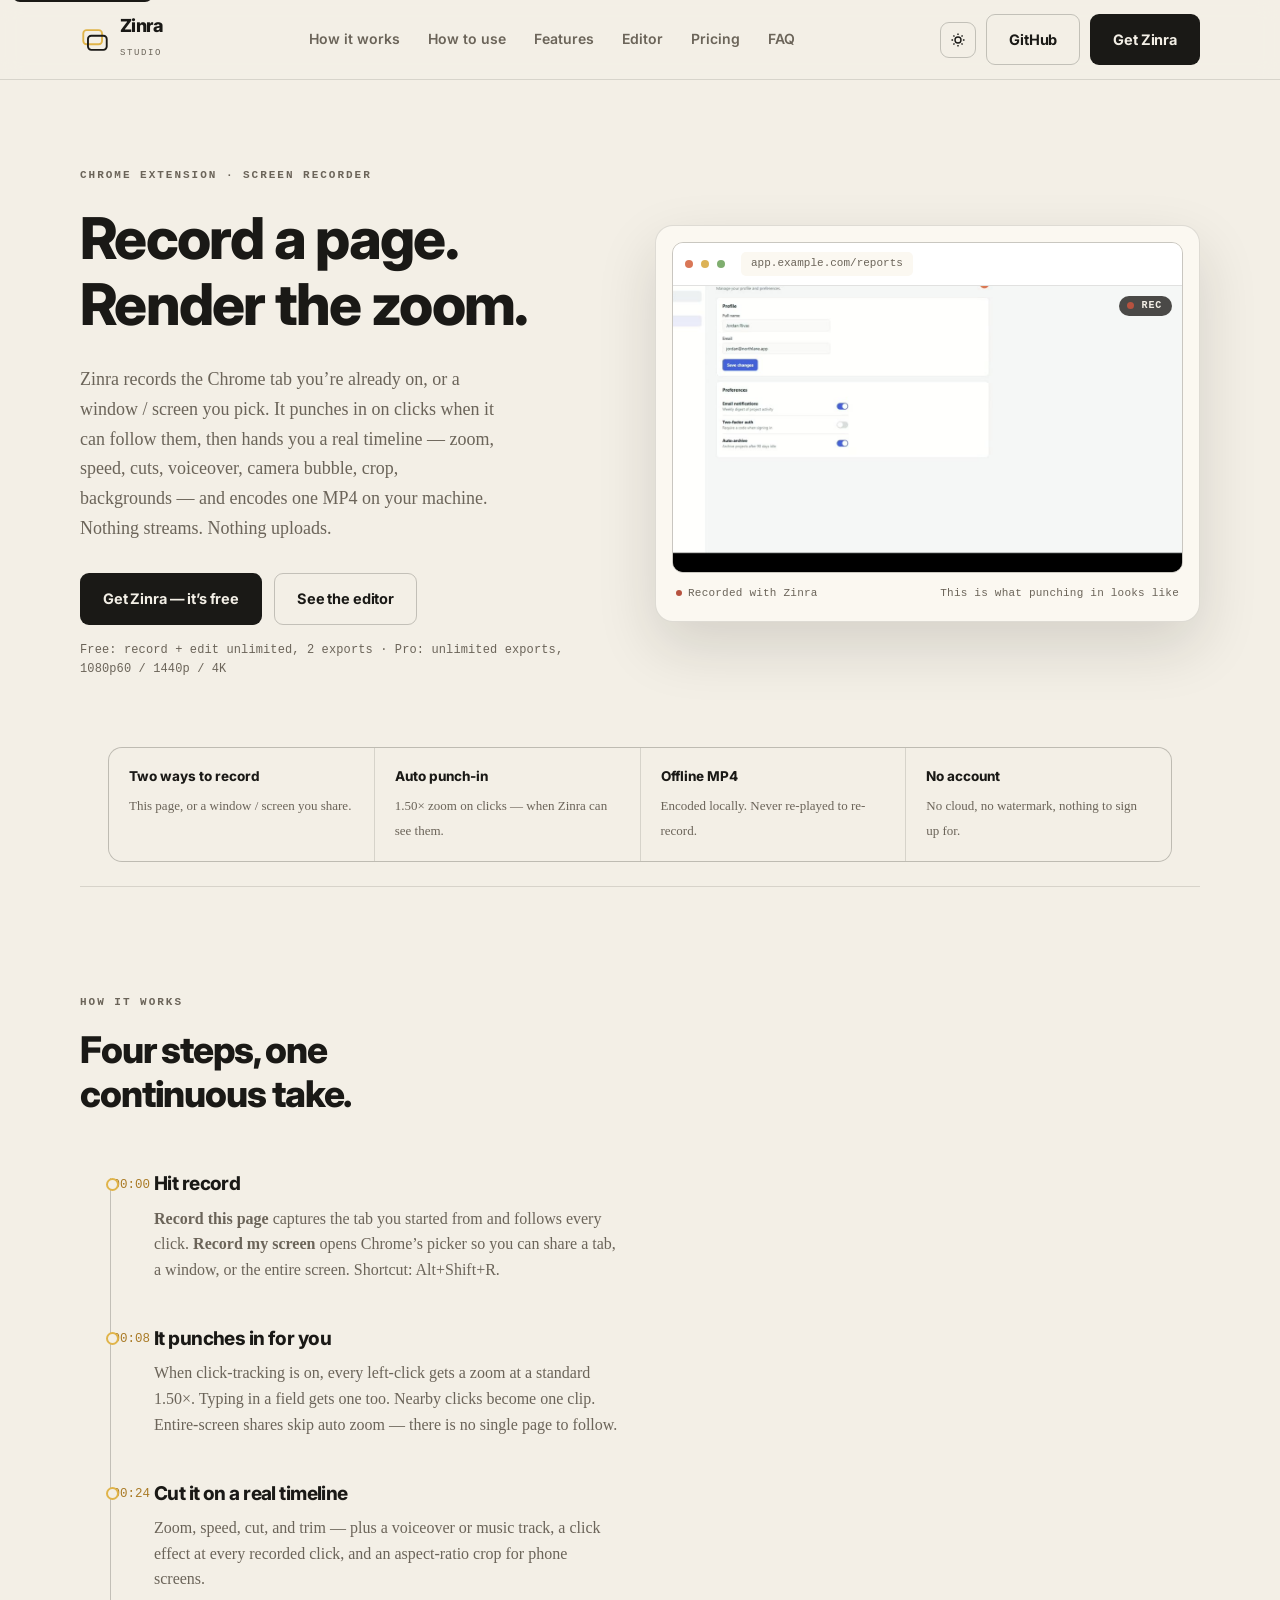
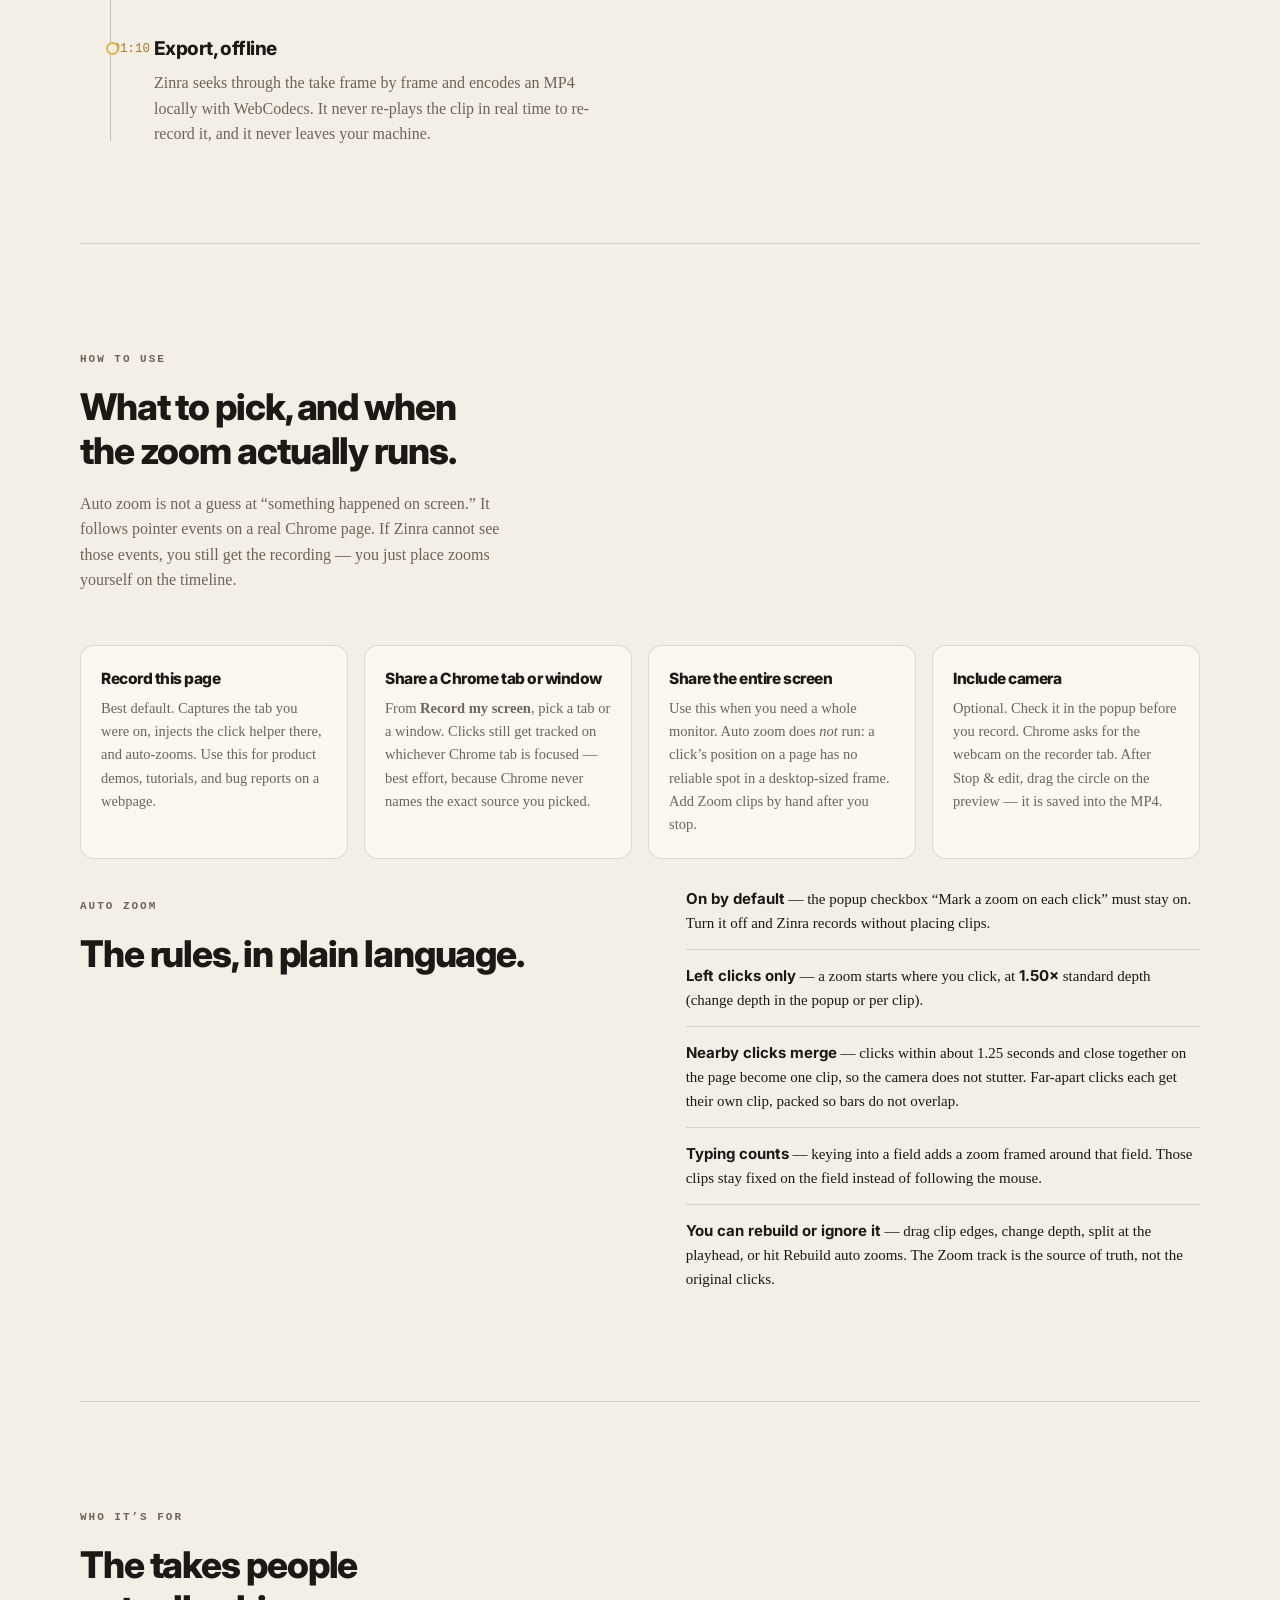
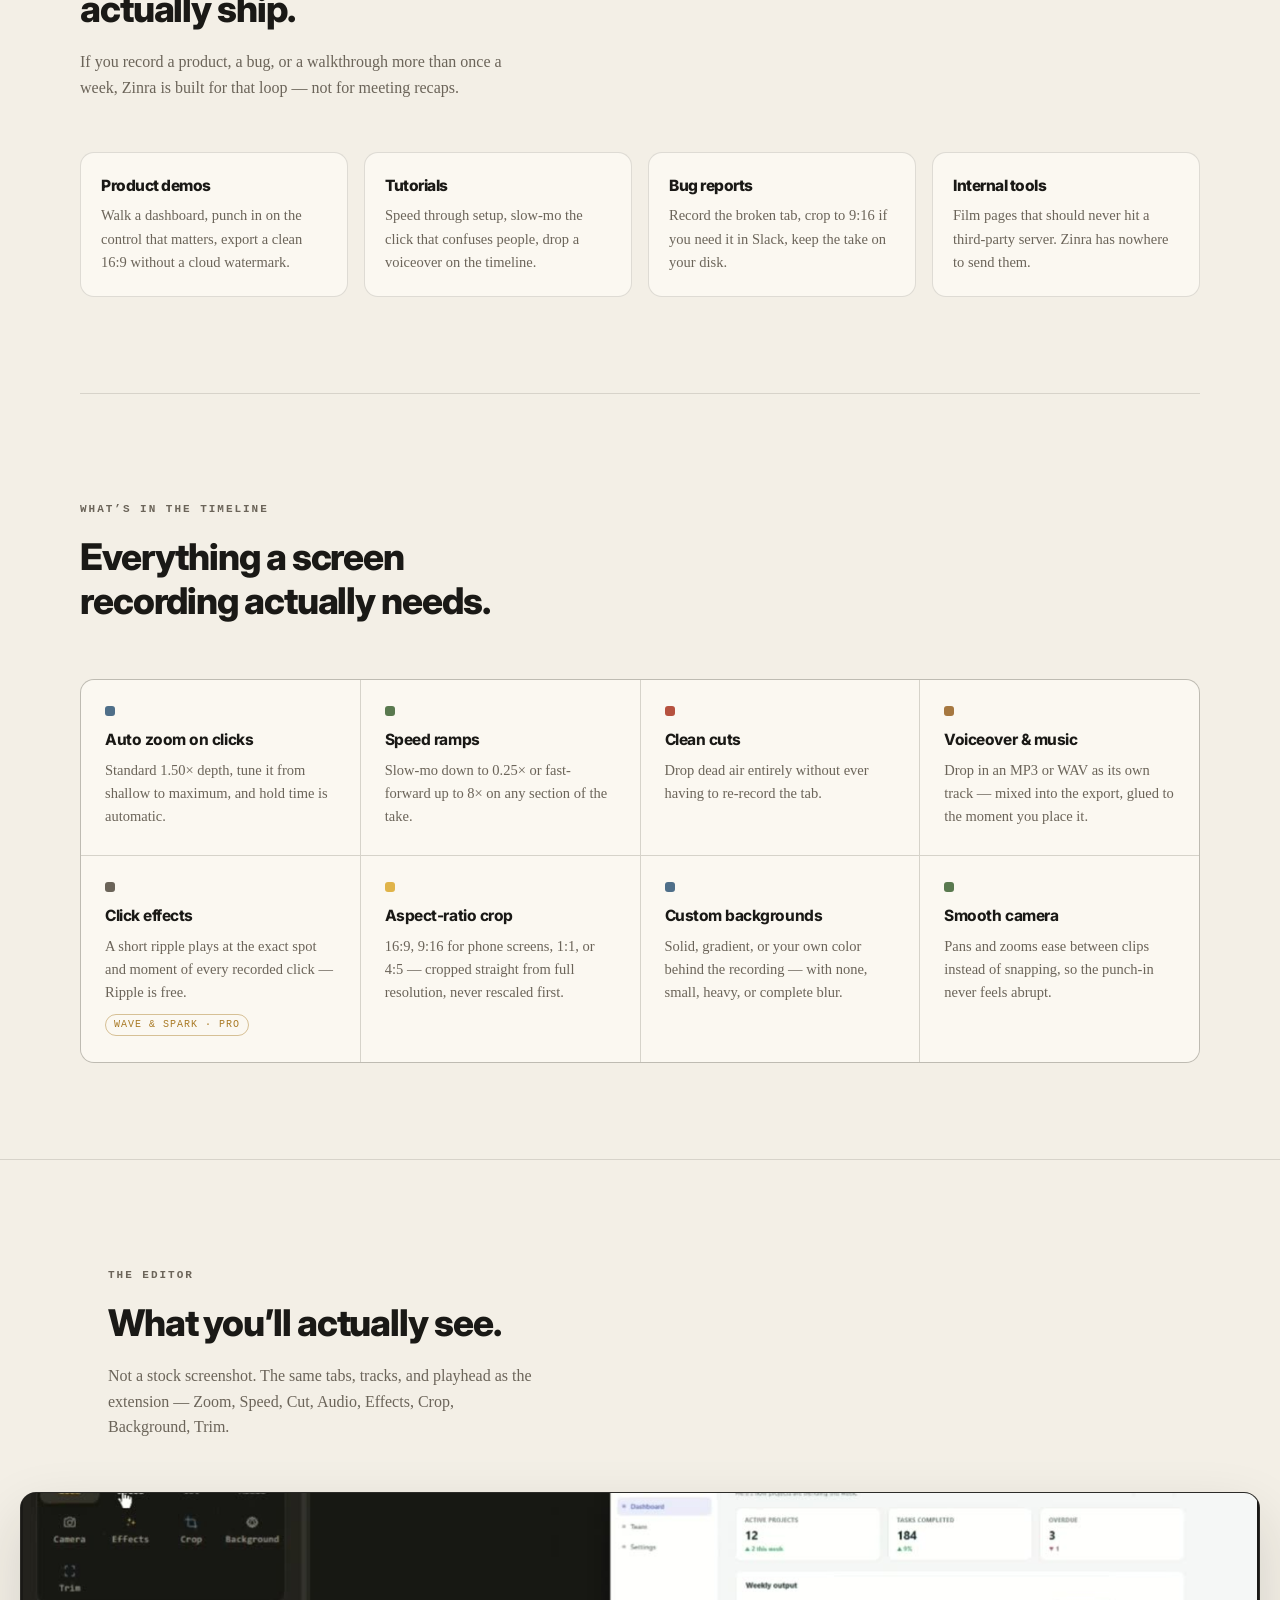
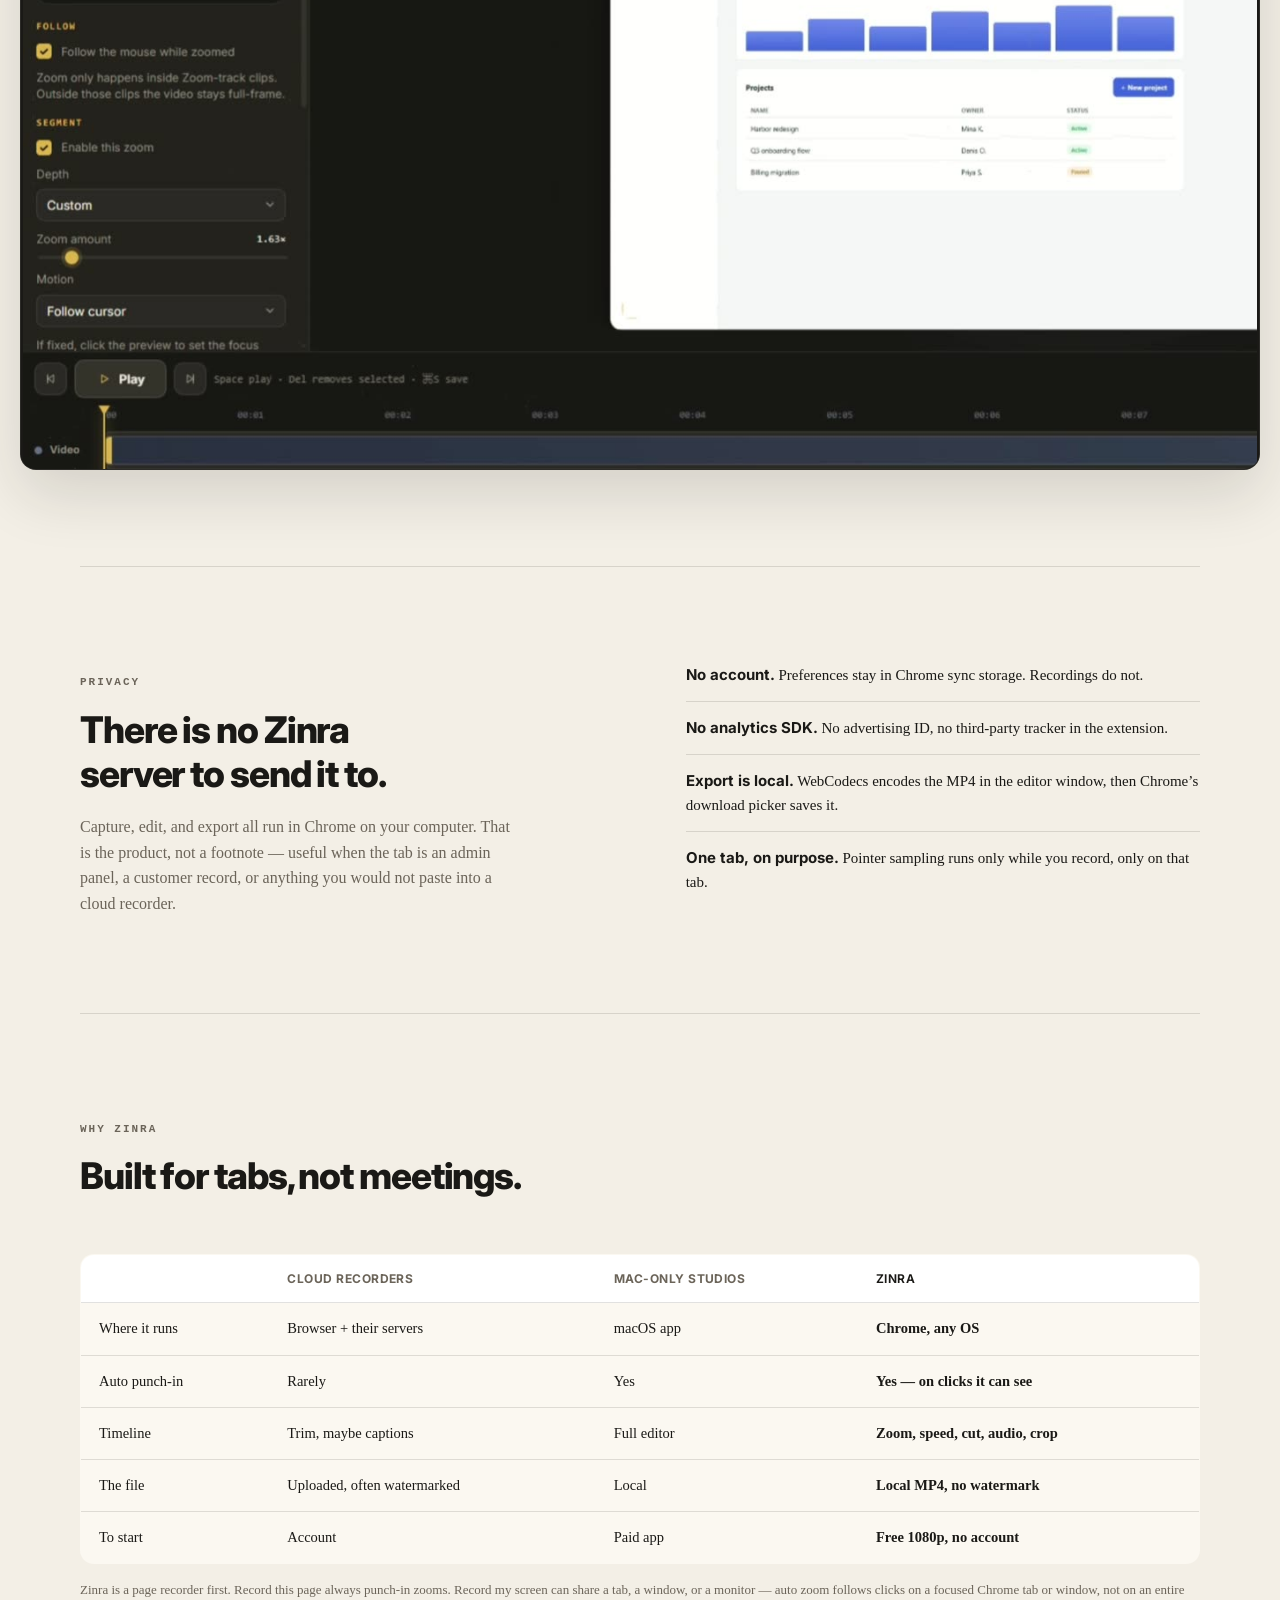
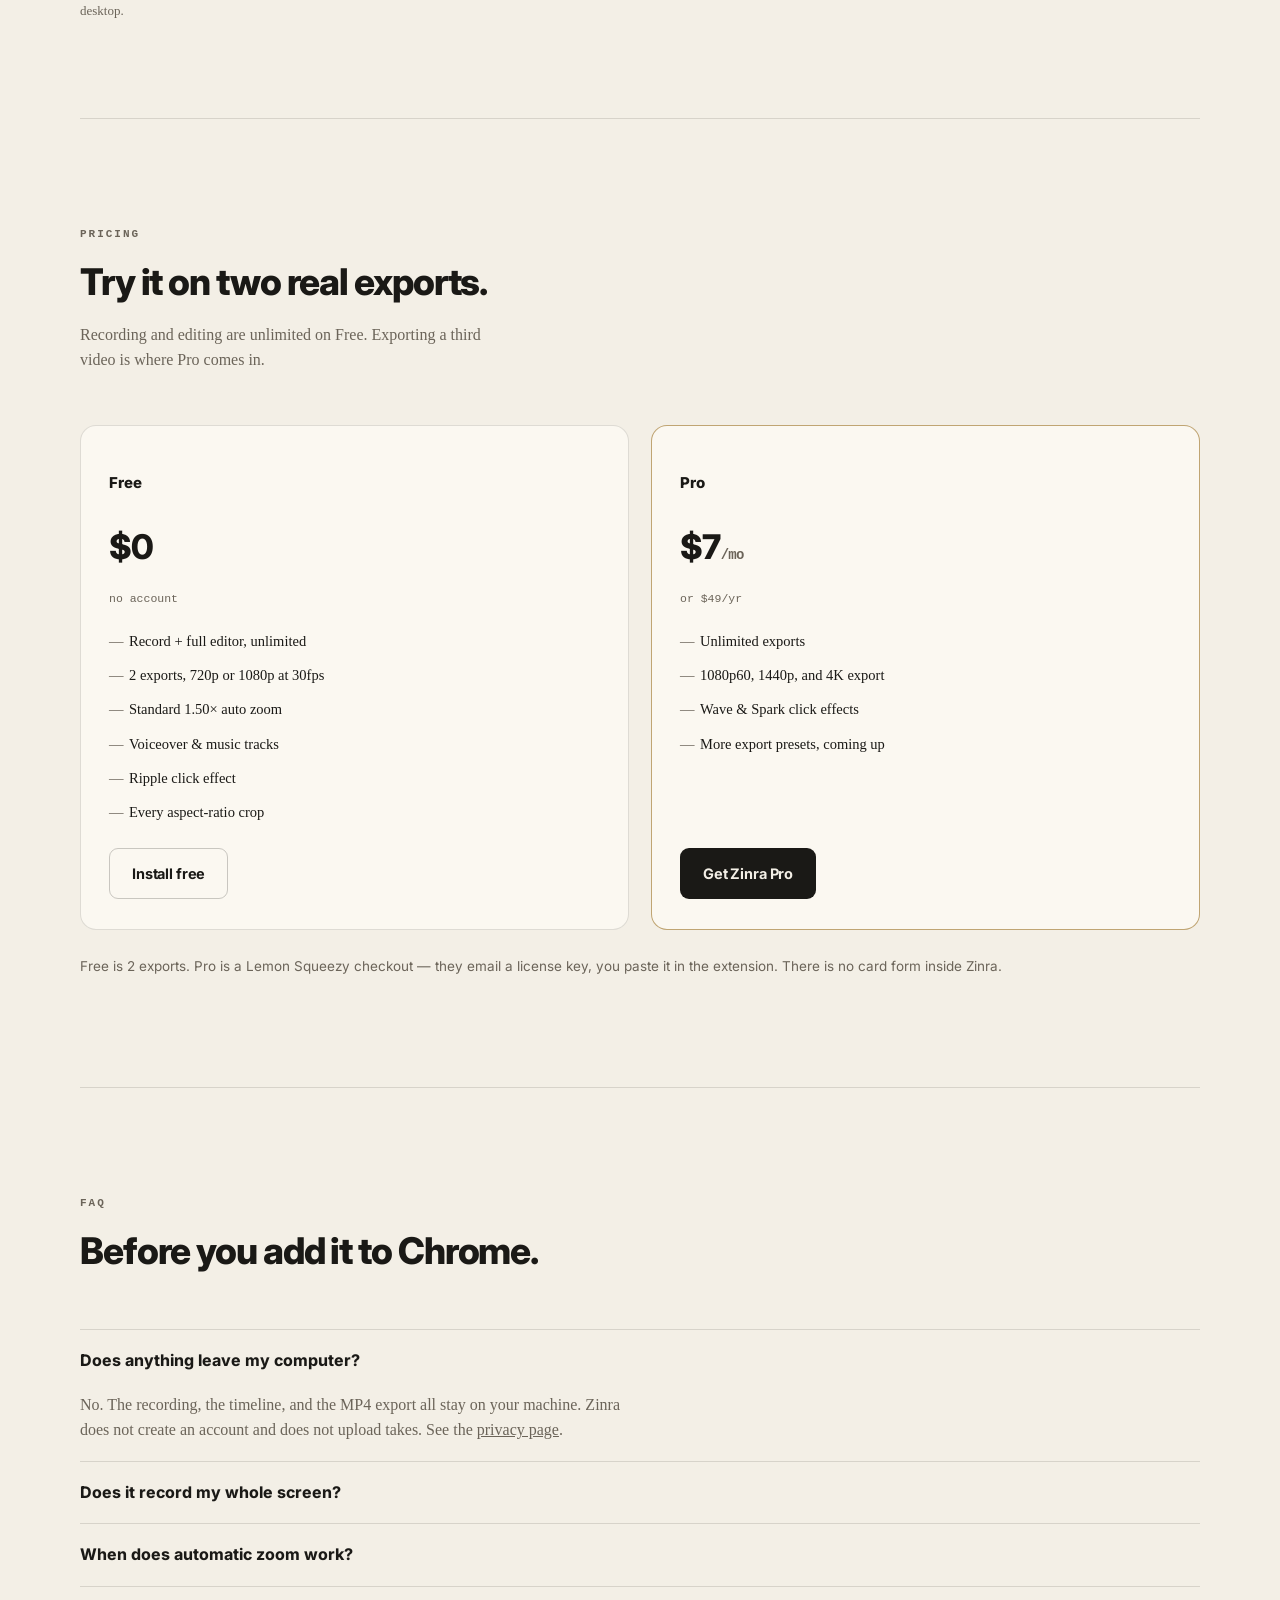
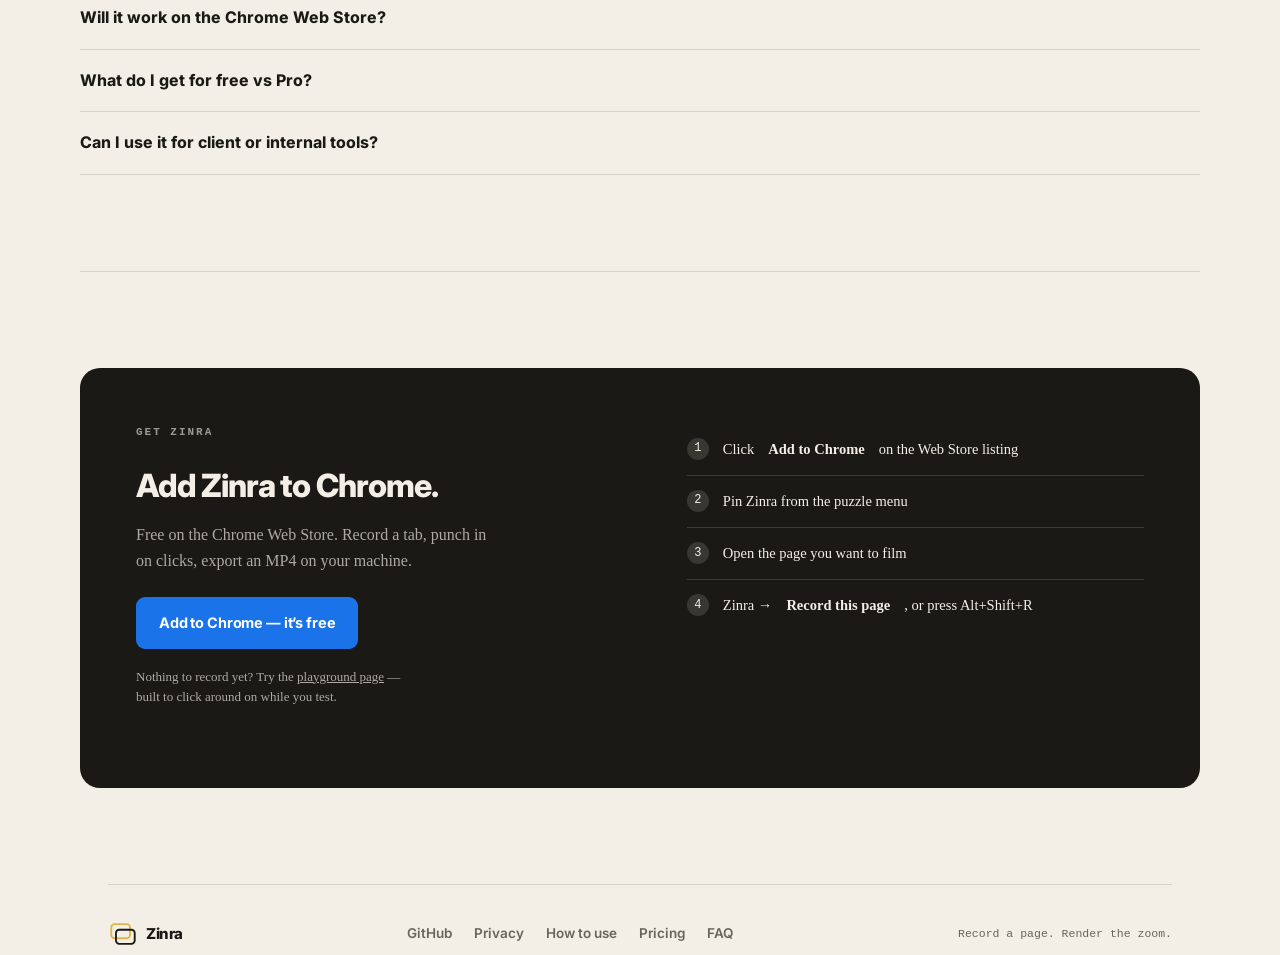
==== commit ca513cb8: "Fix landing-page type clipping and both demo video frames Headings used a 1.04 line-height and tight" ====
--- a/index.html
+++ b/index.html
@@ -152,9 +152,13 @@
   h1, h2, h3 {
     font-family: var(--sans);
     font-weight: 800;
-    letter-spacing: -0.025em;
+    letter-spacing: -0.03em;
     text-wrap: balance;
     margin: 0;
+    line-height: 1.18;
+    overflow: visible;
+    padding-block: 0.06em 0.1em;
+    padding-inline-end: 0.08em;
   }
 
   .eyebrow {
@@ -234,7 +238,7 @@
     gap: 16px;
   }
   .brand { display: flex; align-items: center; gap: 10px; text-decoration: none; color: var(--ink); }
-  .brand-word { font-family: var(--sans); font-weight: 800; font-size: 18px; letter-spacing: -0.03em; line-height: 1; }
+  .brand-word { font-family: var(--sans); font-weight: 800; font-size: 18px; letter-spacing: -0.03em; line-height: 1.15; }
   .brand-kicker { font-family: var(--mono); font-size: 9px; letter-spacing: 0.18em; color: var(--ink-dim); text-transform: uppercase; margin-top: 2px; }
   .brand-mark { width: 30px; height: 30px; flex: 0 0 auto; }
   .nav-links { display: flex; align-items: center; gap: 28px; font-family: var(--sans); font-size: 14px; font-weight: 600; }
@@ -251,12 +255,13 @@
     gap: 56px;
     align-items: center;
   }
+  .hero > * { min-width: 0; }
   @media (max-width: 900px) { .hero { grid-template-columns: 1fr; padding-top: 48px; } }
 
   .hero-copy .eyebrow { margin-bottom: 18px; }
   .hero h1 {
     font-size: clamp(2.4rem, 5vw, 3.6rem);
-    line-height: 1.04;
+    line-height: 1.14;
   }
   .hero-lede {
     font-size: 18px;
@@ -328,7 +333,18 @@
     overflow: hidden;
     background: #0a0a0a;
   }
-  .demo-video { display: block; width: 100%; height: 100%; object-fit: cover; }
+  .demo-video {
+    display: block;
+    width: 100%;
+    height: 100%;
+    object-fit: cover;
+    object-position: center bottom;
+    /* zoom-demo.mp4 has a ~62px capture letterbox on 1080p. Scale from the
+       bottom so that bar is clipped by the viewport and the page fills the
+       fake Chrome frame — zoomed frames stay centered. */
+    transform: scale(1.062);
+    transform-origin: center bottom;
+  }
   .demo-hud {
     position: absolute;
     top: 10px;
@@ -368,7 +384,7 @@
   .section { padding: 96px 0; border-top: 1px solid var(--line); }
   .section-head { max-width: 60ch; margin-bottom: 52px; }
   .section-head .eyebrow { margin-bottom: 14px; }
-  .section-head h2 { font-size: clamp(1.7rem, 3vw, 2.3rem); }
+  .section-head h2 { font-size: clamp(1.7rem, 3vw, 2.3rem); line-height: 1.2; }
   .section-head p.lede { margin: 14px 0 0; color: var(--ink-dim); max-width: 54ch; }
 
   /* ===== How it works ===== */
@@ -441,6 +457,11 @@
   @media (max-width: 560px) { .feature-grid { grid-template-columns: 1fr; } }
   .feature-cell { background: var(--bg-panel); padding: 26px 24px; }
   .feature-swatch { width: 10px; height: 10px; border-radius: 3px; margin-bottom: 14px; }
+  .use-card h3, .feature-cell h3, .reel-item h3 {
+    overflow: visible;
+    line-height: 1.25;
+    padding-block: 0.04em 0.08em;
+  }
   .feature-cell h3 { font-size: 15.5px; font-weight: 750; margin-bottom: 8px; }
   .feature-cell p { margin: 0; font-size: 14.5px; color: var(--ink-dim); }
   .pro-tag {
@@ -456,6 +477,11 @@
   }
 
   /* ===== Editor mockup ===== */
+  .editor-bleed {
+    max-width: 1400px;
+    margin: 0 auto;
+    padding: 0 20px;
+  }
   .editor-shot {
     background: #1a1916;
     border-radius: 16px;
@@ -463,8 +489,21 @@
     box-shadow: var(--shadow);
     border: 1px solid rgba(255, 255, 255, 0.08);
     color: #f3efe6;
-  }
-  .editor-shot-video { display: block; width: 100%; aspect-ratio: 1920 / 896; object-fit: cover; }
+    aspect-ratio: 1920 / 896;
+    display: grid;
+    grid-template-columns: minmax(0, 1fr);
+    grid-template-rows: minmax(0, 1fr);
+  }
+  .editor-shot-video {
+    display: block;
+    width: 100%;
+    height: 100%;
+    min-width: 0;
+    min-height: 0;
+    object-fit: contain;
+    object-position: center center;
+    background: #1a1916;
+  }
 
   /* ===== Privacy band ===== */
   .privacy-band {
@@ -671,7 +710,7 @@
         </div>
         <div class="demo-viewport">
           <div class="demo-hud" aria-hidden="true"><i></i> REC</div>
-          <video class="demo-video" src="media/zoom-demo.mp4" autoplay muted loop playsinline aria-hidden="true"></video>
+          <video class="demo-video" src="media/zoom-demo.mp4" poster="media/zoom-demo-poster.jpg" autoplay muted loop playsinline preload="auto" disablepictureinpicture aria-hidden="true"></video>
         </div>
       </div>
       <div class="demo-caption">
@@ -834,14 +873,18 @@
     </div>
   </section>
 
-  <section class="section wrap" id="editor">
-    <div class="section-head">
-      <p class="eyebrow">The editor</p>
-      <h2>What you’ll actually see.</h2>
-      <p class="lede">Not a stock screenshot. The same tabs, tracks, and playhead as the extension — Zoom, Speed, Cut, Audio, Effects, Crop, Background, Trim.</p>
-    </div>
-    <div class="editor-shot">
-      <video class="editor-shot-video" src="media/editor-demo.mp4" autoplay muted loop playsinline aria-hidden="true"></video>
+  <section class="section editor-section" id="editor">
+    <div class="wrap">
+      <div class="section-head">
+        <p class="eyebrow">The editor</p>
+        <h2>What you’ll actually see.</h2>
+        <p class="lede">Not a stock screenshot. The same tabs, tracks, and playhead as the extension — Zoom, Speed, Cut, Audio, Effects, Crop, Background, Trim.</p>
+      </div>
+    </div>
+    <div class="editor-bleed">
+      <div class="editor-shot">
+        <video class="editor-shot-video" src="media/editor-demo.mp4" poster="media/editor-demo-poster.jpg" autoplay muted loop playsinline preload="auto" disablepictureinpicture aria-hidden="true"></video>
+      </div>
     </div>
   </section>
 
@@ -1065,6 +1108,12 @@
       });
     }
 
+    document.querySelectorAll("video[autoplay]").forEach(function (video) {
+      var play = function () { video.play().catch(function () {}); };
+      if (video.readyState >= 2) play();
+      else video.addEventListener("canplay", play, { once: true });
+    });
+
   })();
 </script>
 </body>
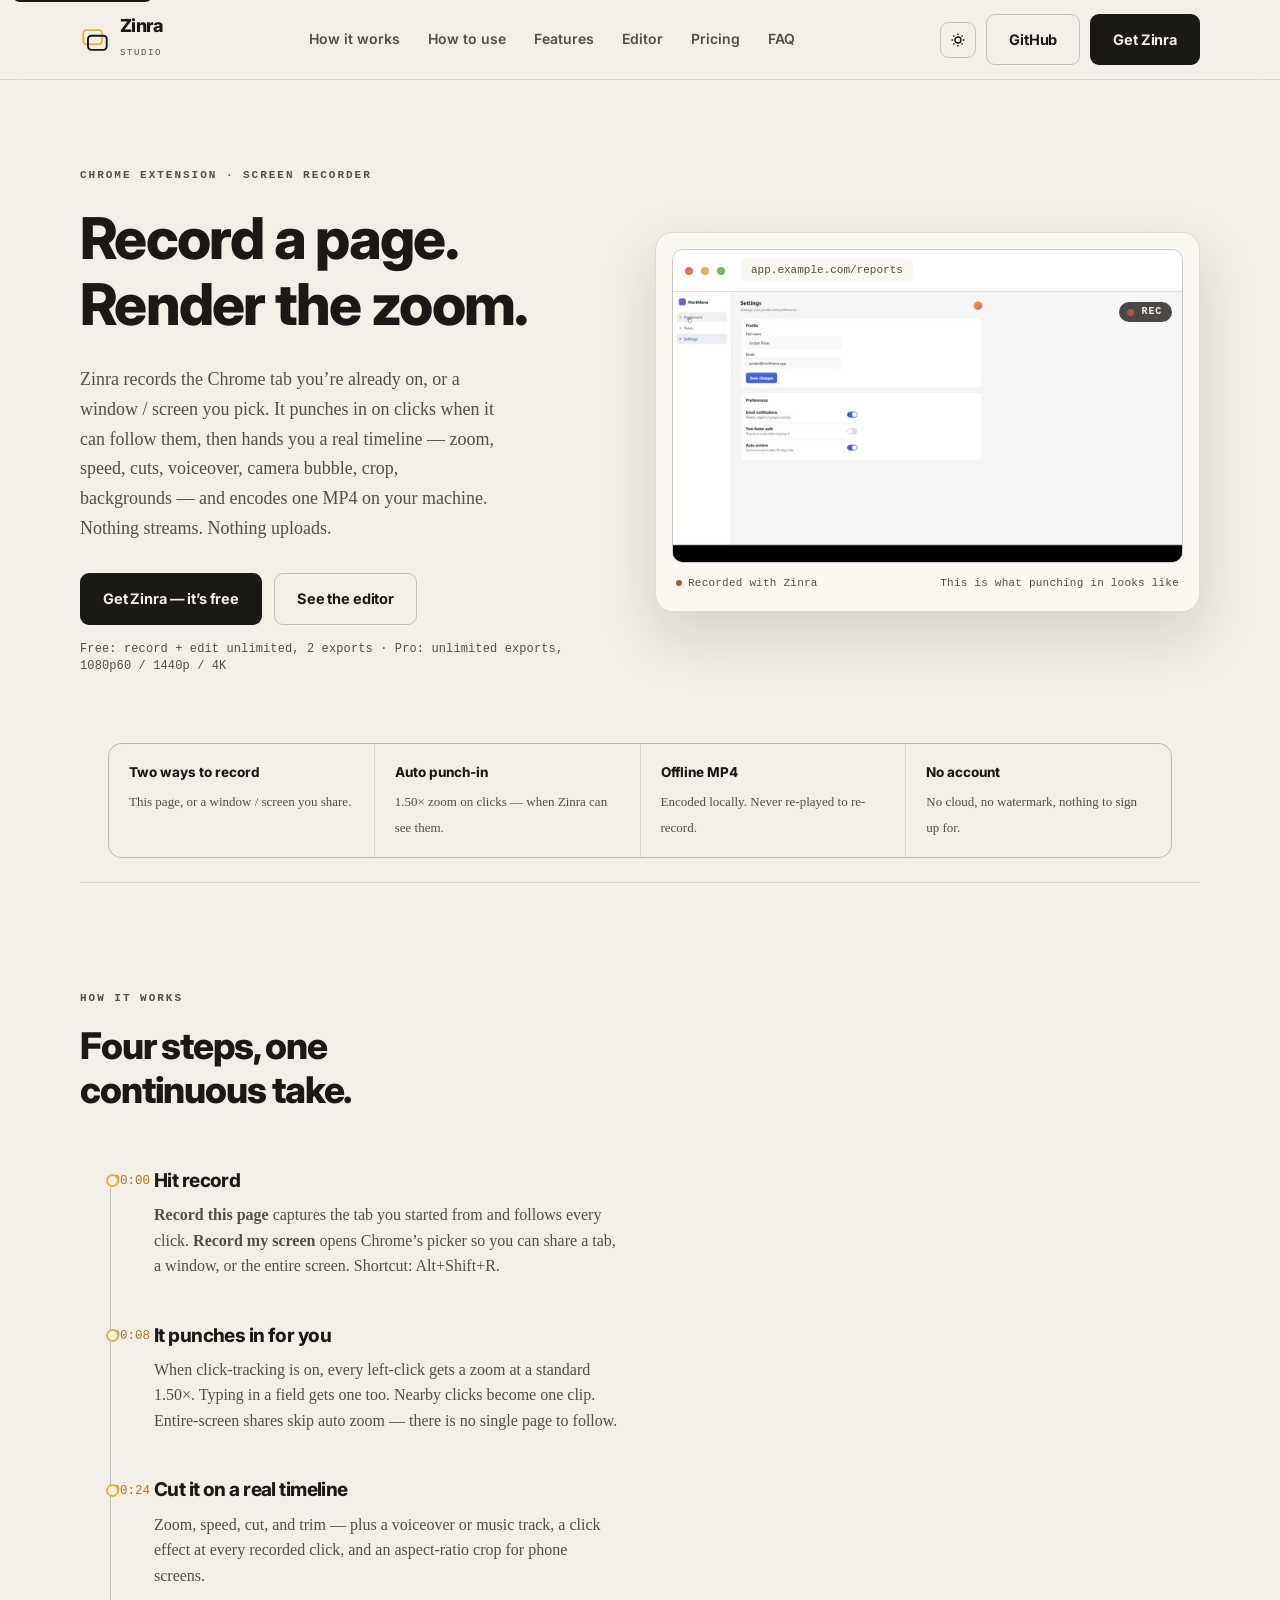
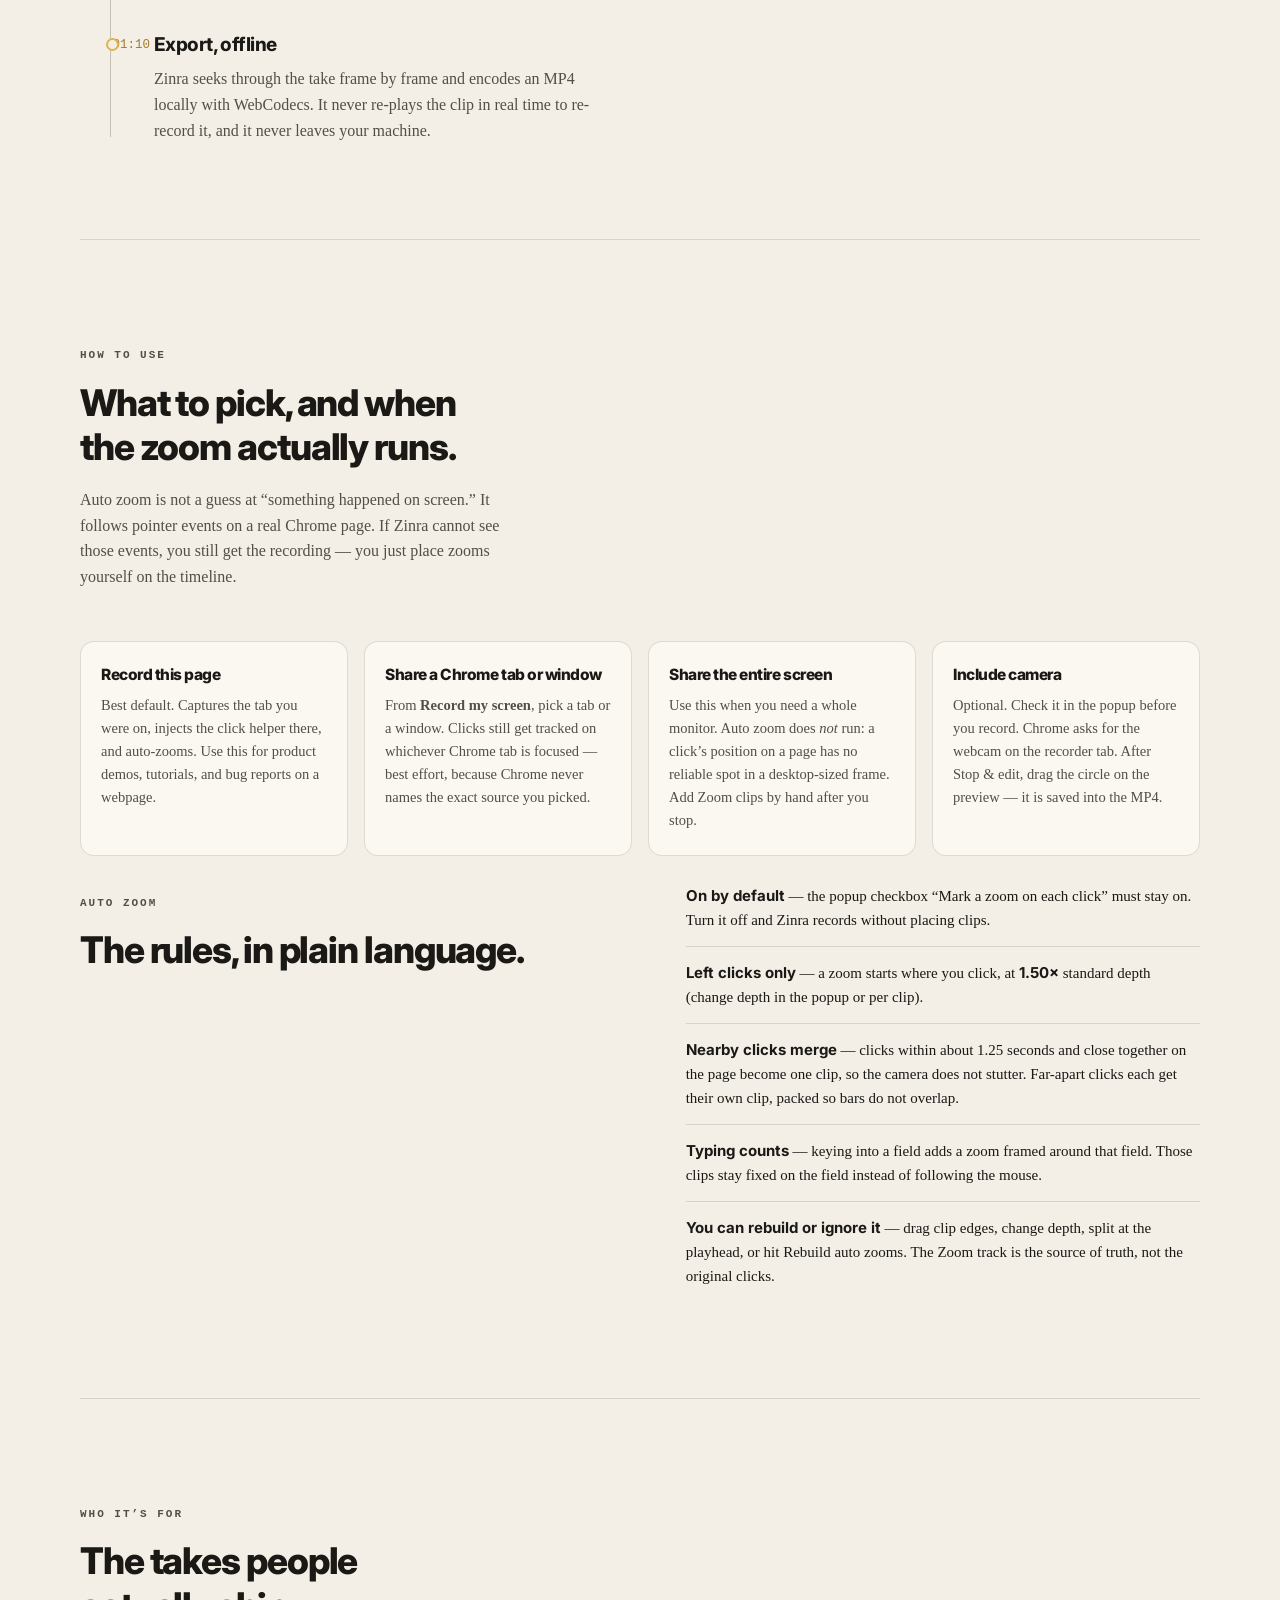
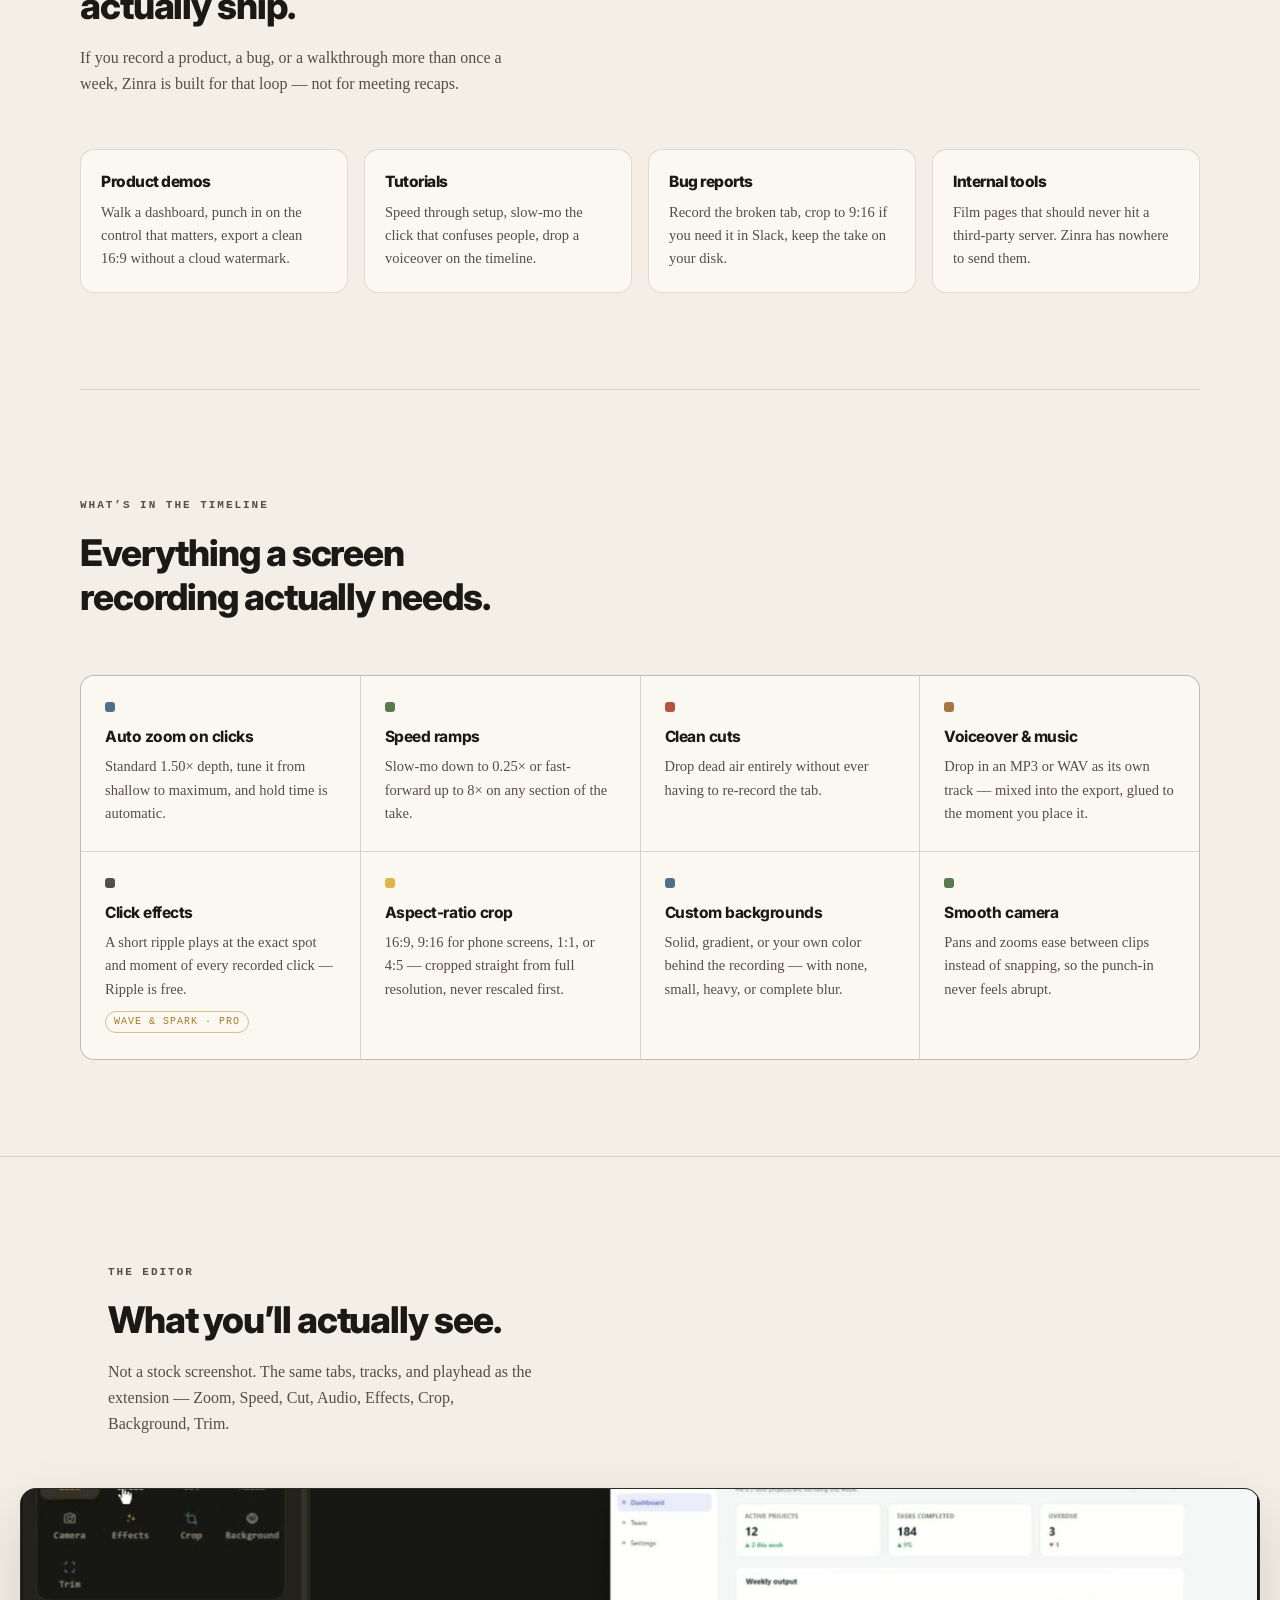
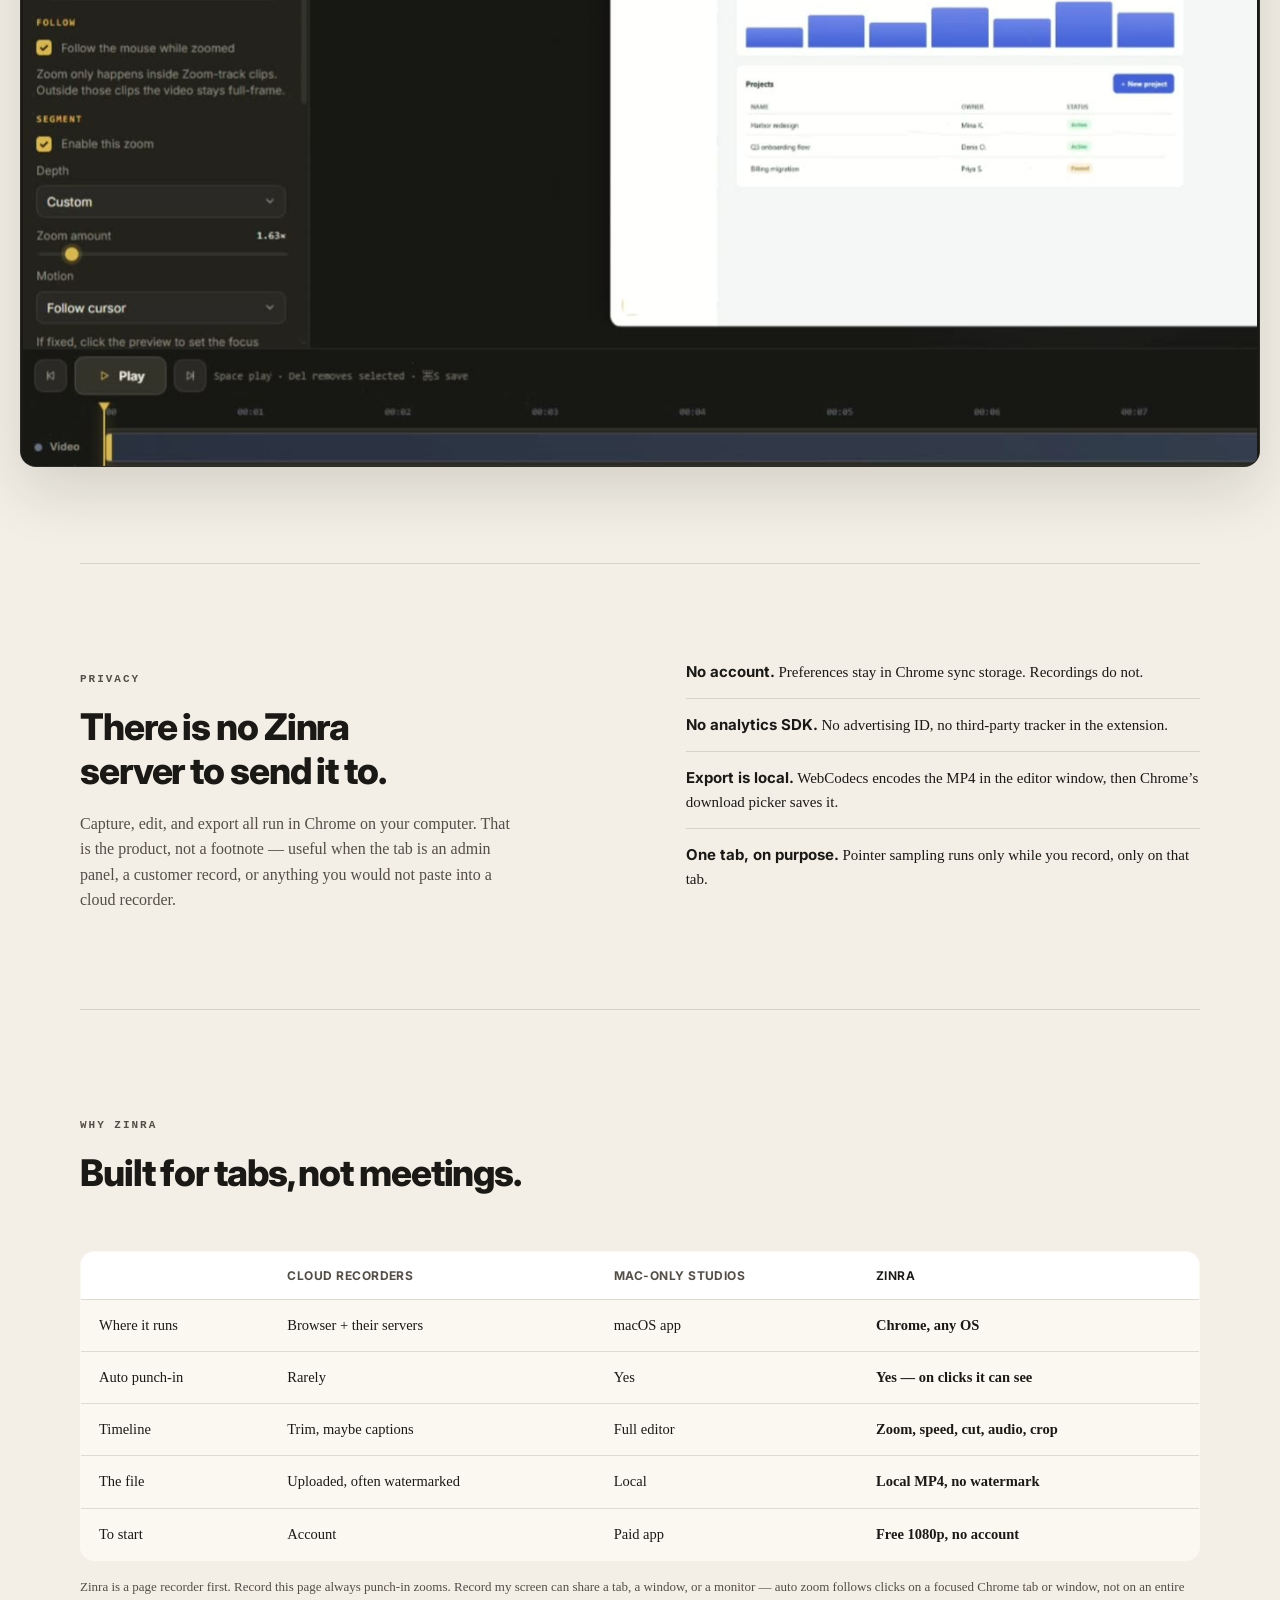
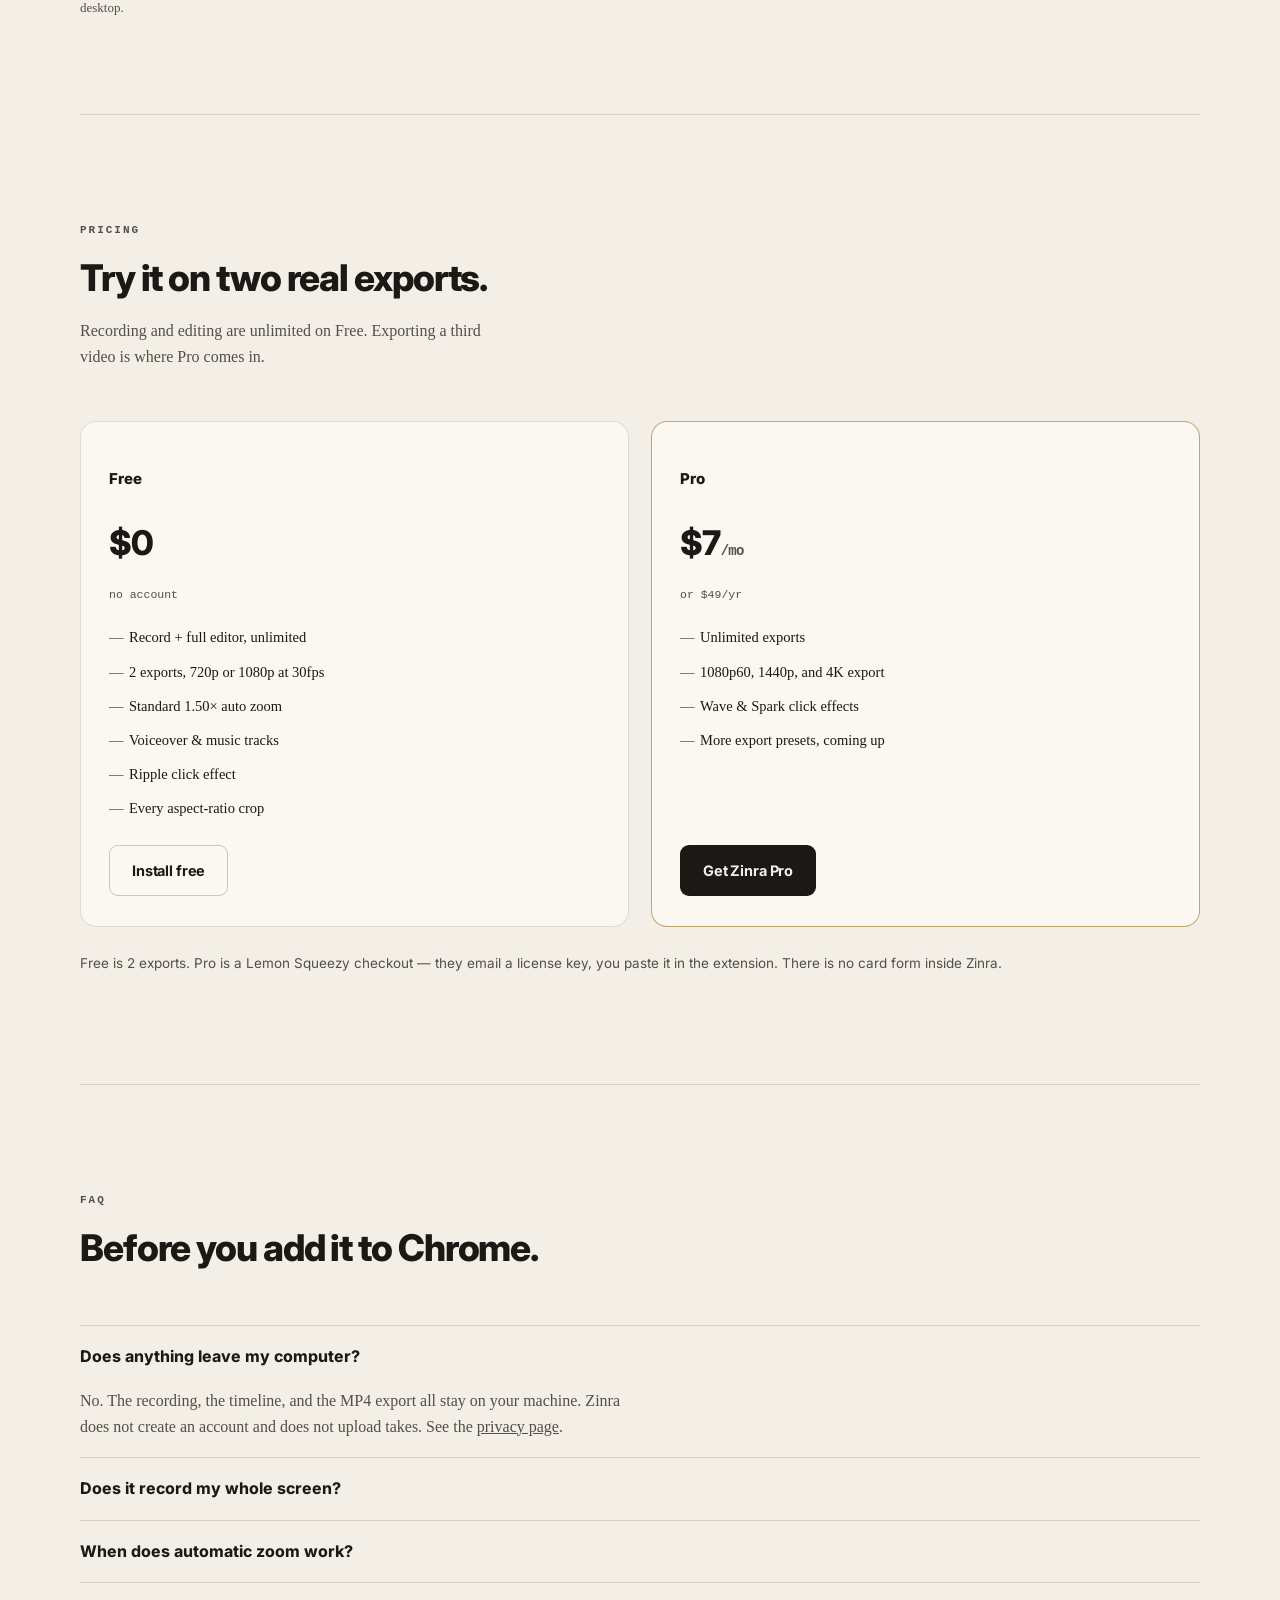
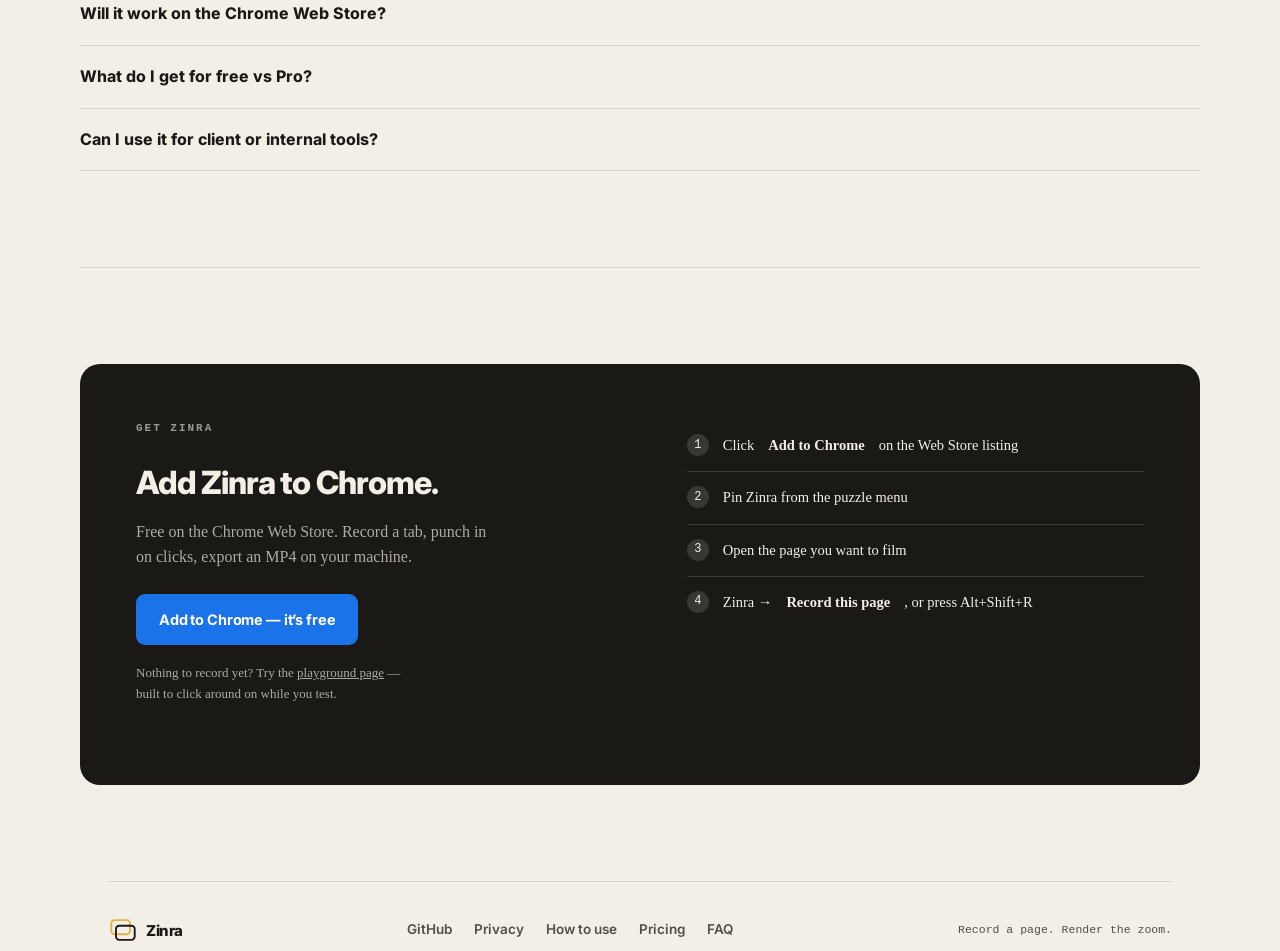
==== commit 5606c27b: "Crop the hero demo letterbox instead of scaling the video The 1080p zoom clip had a 62px black bar f" ====
--- a/index.html
+++ b/index.html
@@ -42,7 +42,7 @@
     --bg-panel: #fbf8f1;
     --bg-raised: #ffffff;
     --ink: #1a1916;
-    --ink-dim: #6b6459;
+    --ink-dim: #534e47;
     --line: rgba(26, 25, 22, 0.13);
     --line-strong: rgba(26, 25, 22, 0.22);
     --accent: #a97a25;
@@ -98,7 +98,7 @@
     --bg-panel: #fbf8f1;
     --bg-raised: #ffffff;
     --ink: #1a1916;
-    --ink-dim: #6b6459;
+    --ink-dim: #534e47;
     --line: rgba(26, 25, 22, 0.13);
     --line-strong: rgba(26, 25, 22, 0.22);
     --accent: #a97a25;
@@ -271,7 +271,7 @@
     margin: 22px 0 30px;
   }
   .hero-actions { display: flex; flex-wrap: wrap; gap: 12px; align-items: center; }
-  .hero-fine { margin-top: 16px; font-family: var(--mono); font-size: 12px; color: var(--ink-dim); letter-spacing: 0.01em; }
+  .hero-fine { margin-top: 16px; font-family: var(--mono); font-size: 12px; color: var(--ink-dim); letter-spacing: 0.01em; line-height: 1.45; }
 
   .trust {
     display: grid;
@@ -305,7 +305,7 @@
     padding: 16px;
     box-shadow: var(--shadow);
   }
-  .demo-frame { border-radius: 11px; overflow: hidden; border: 1px solid var(--line-strong); }
+  .demo-frame { border-radius: 11px; overflow: hidden; border: 1px solid var(--line-strong); position: relative; }
   .demo-chrome {
     display: flex;
     align-items: center;
@@ -329,21 +329,18 @@
   }
   .demo-viewport {
     position: relative;
-    aspect-ratio: 16 / 9;
+    aspect-ratio: 1920 / 1018;
     overflow: hidden;
     background: #0a0a0a;
   }
   .demo-video {
     display: block;
+    position: absolute;
+    inset: 0;
     width: 100%;
     height: 100%;
     object-fit: cover;
-    object-position: center bottom;
-    /* zoom-demo.mp4 has a ~62px capture letterbox on 1080p. Scale from the
-       bottom so that bar is clipped by the viewport and the page fills the
-       fake Chrome frame — zoomed frames stay centered. */
-    transform: scale(1.062);
-    transform-origin: center bottom;
+    object-position: center center;
   }
   .demo-hud {
     position: absolute;
